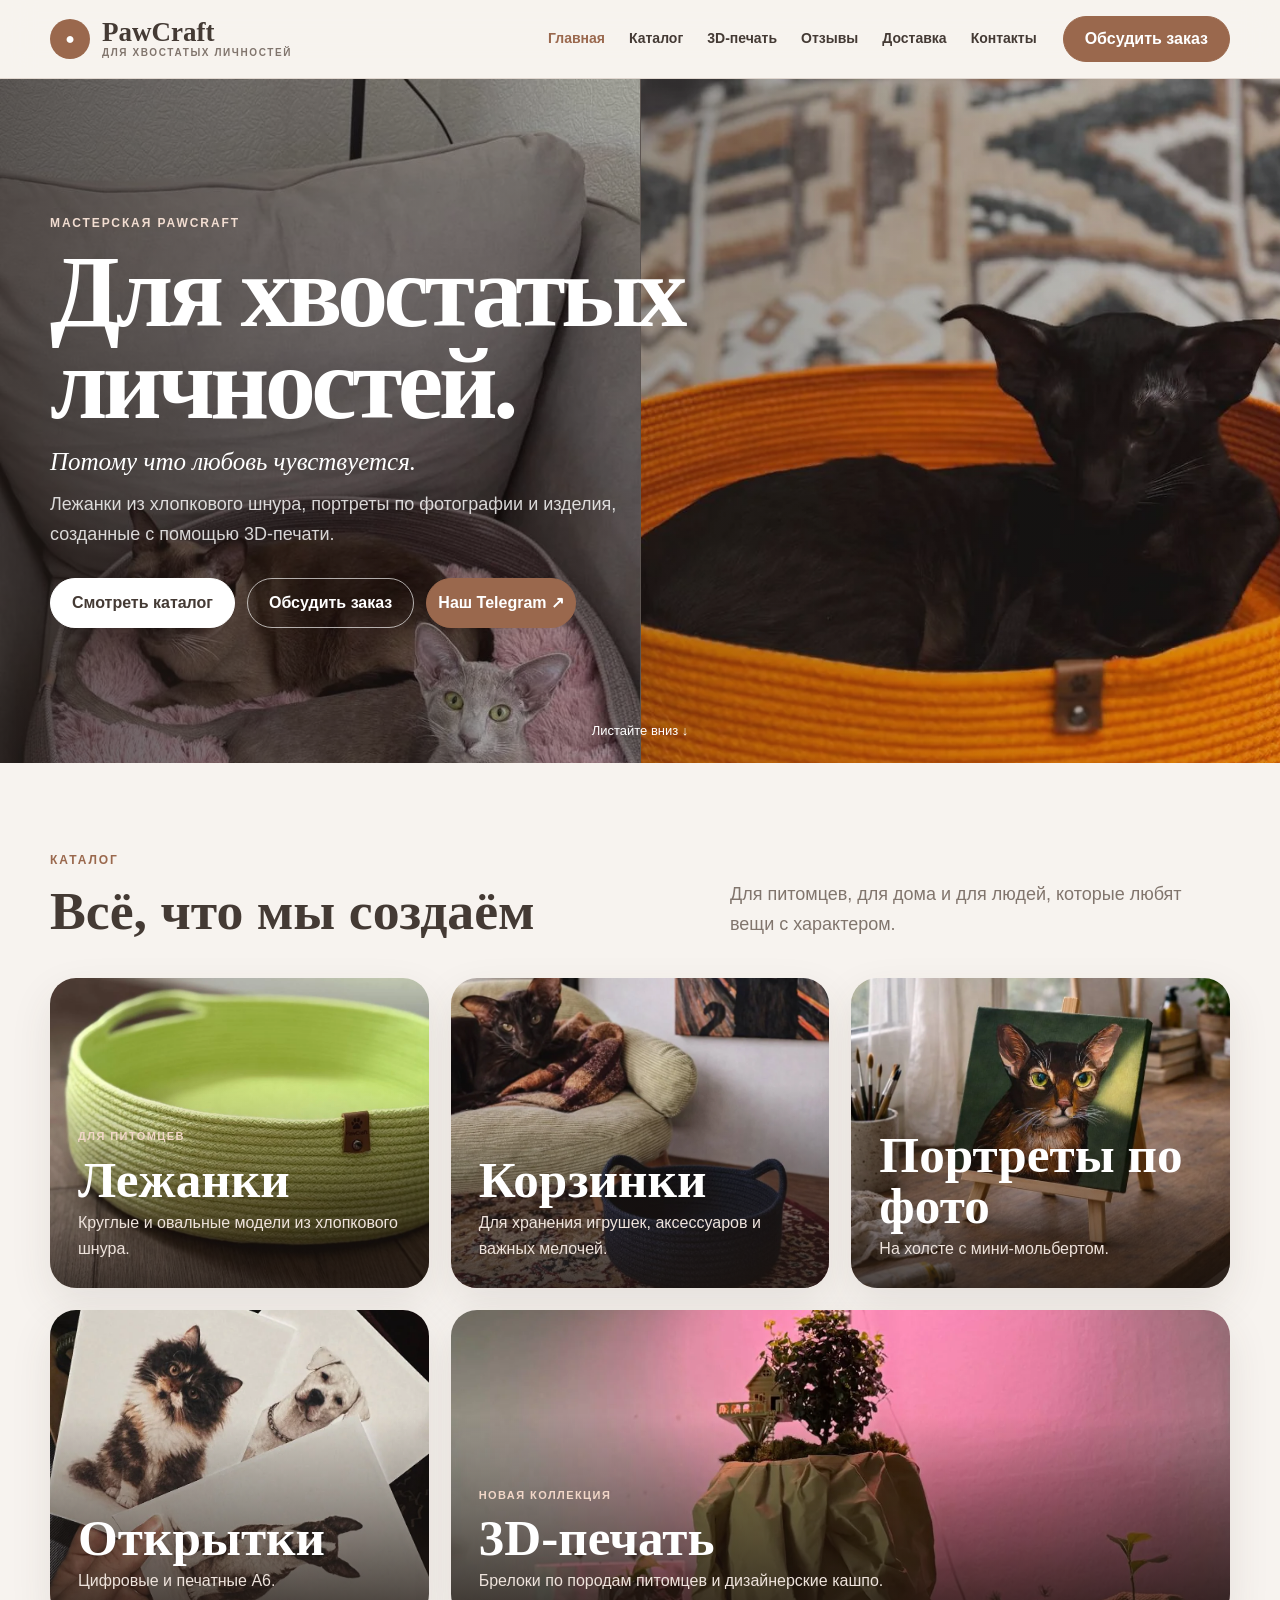
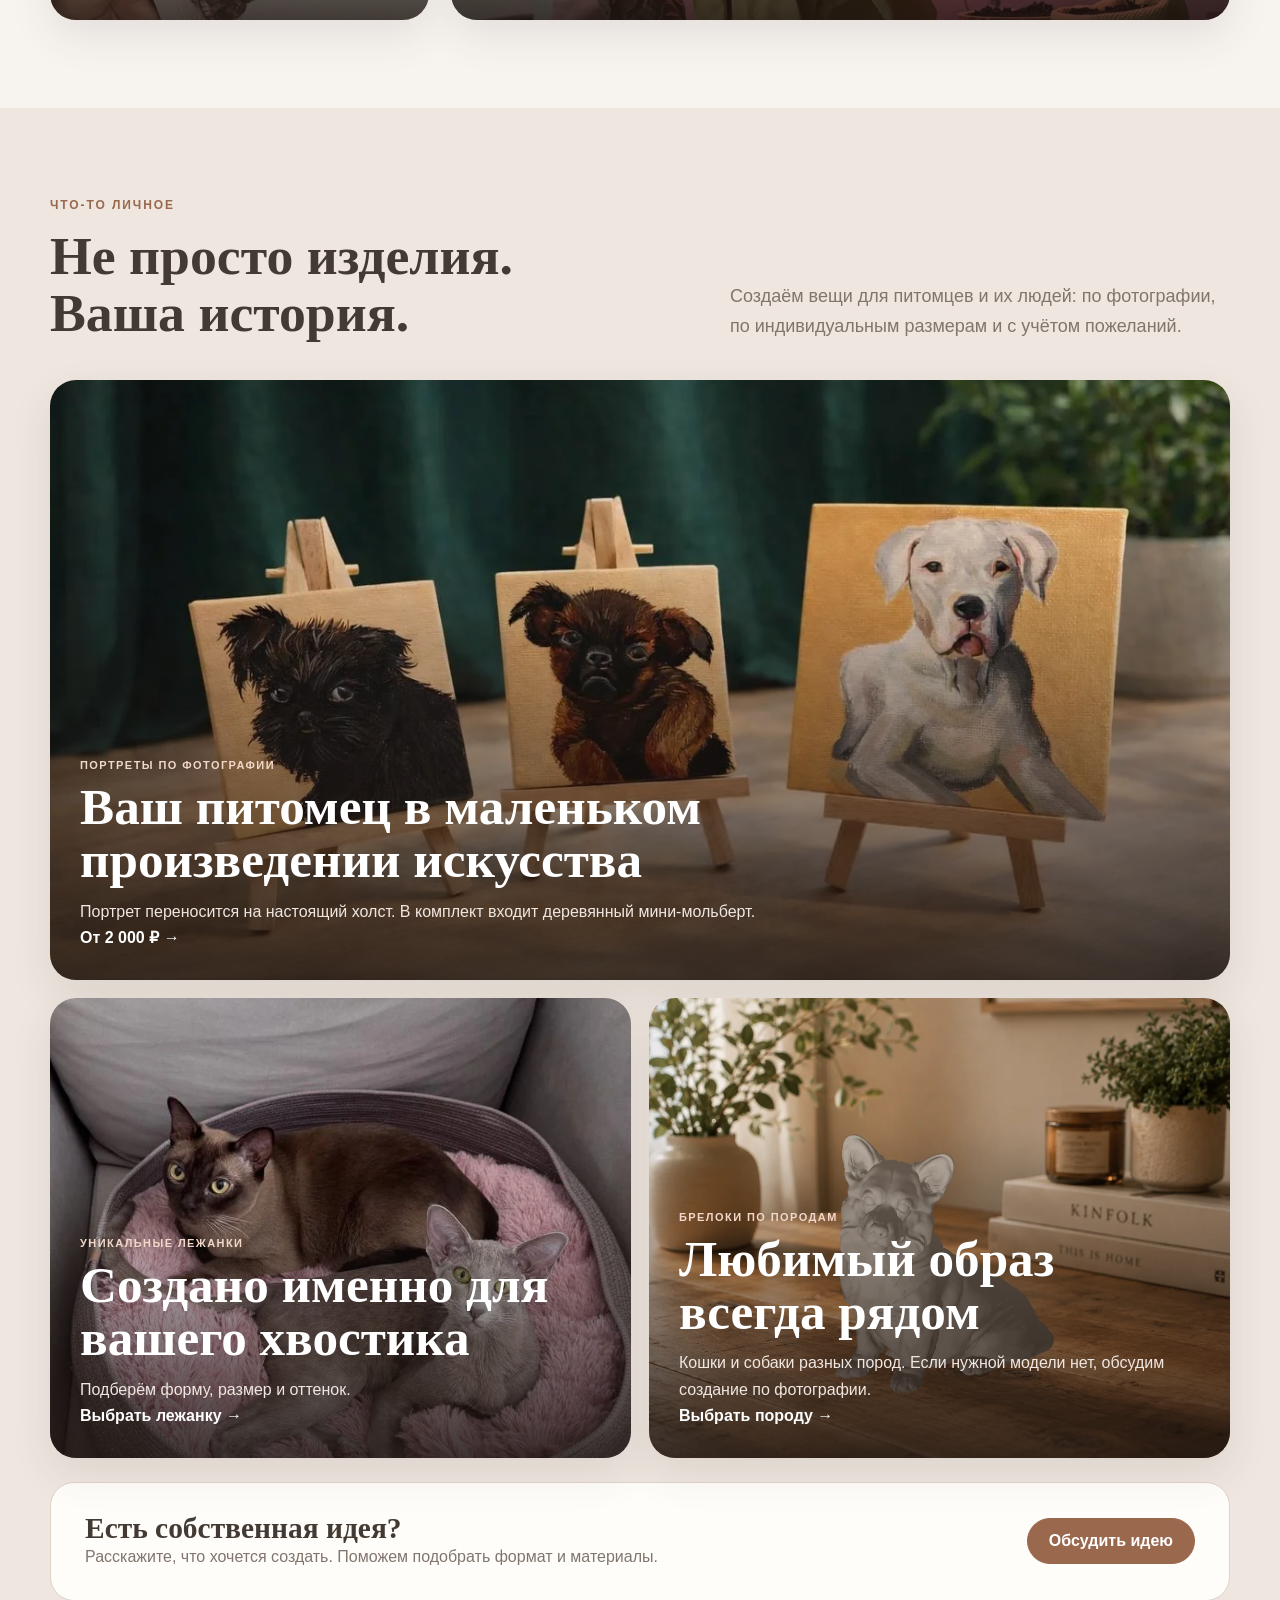
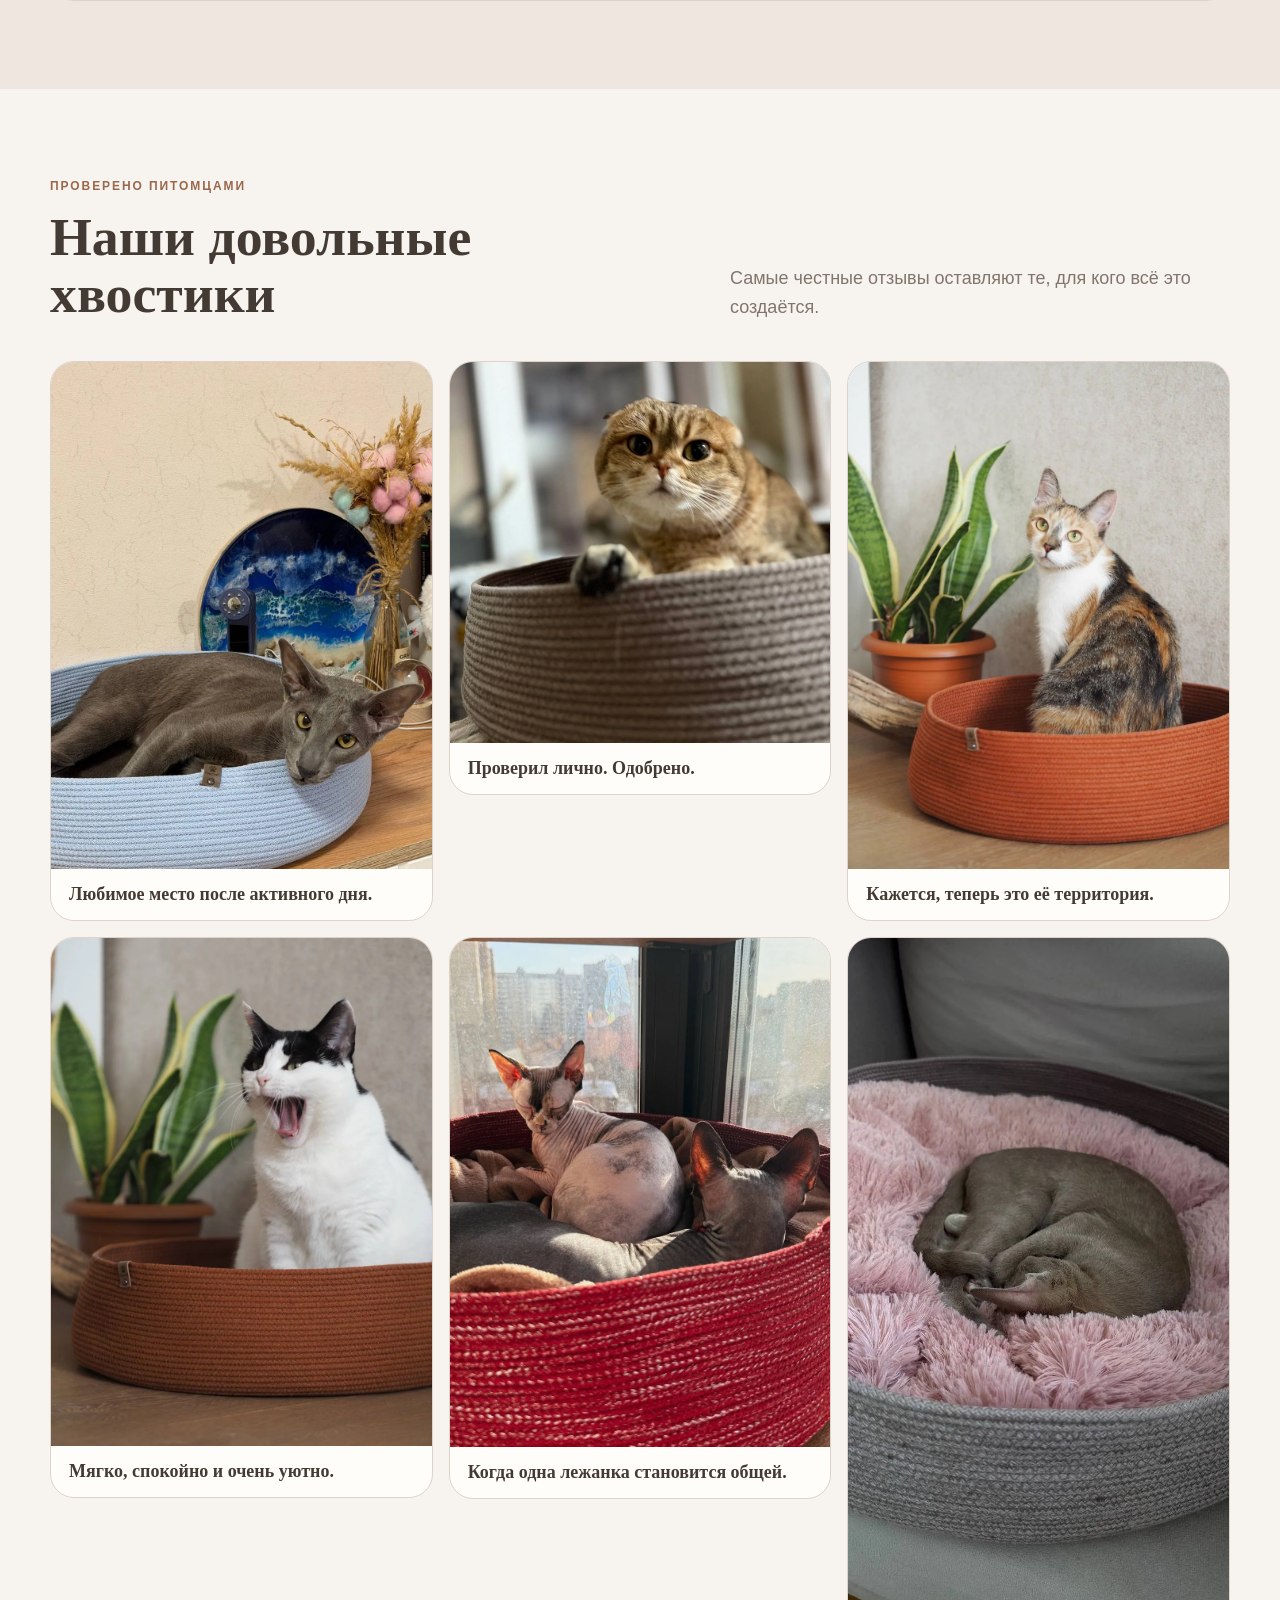
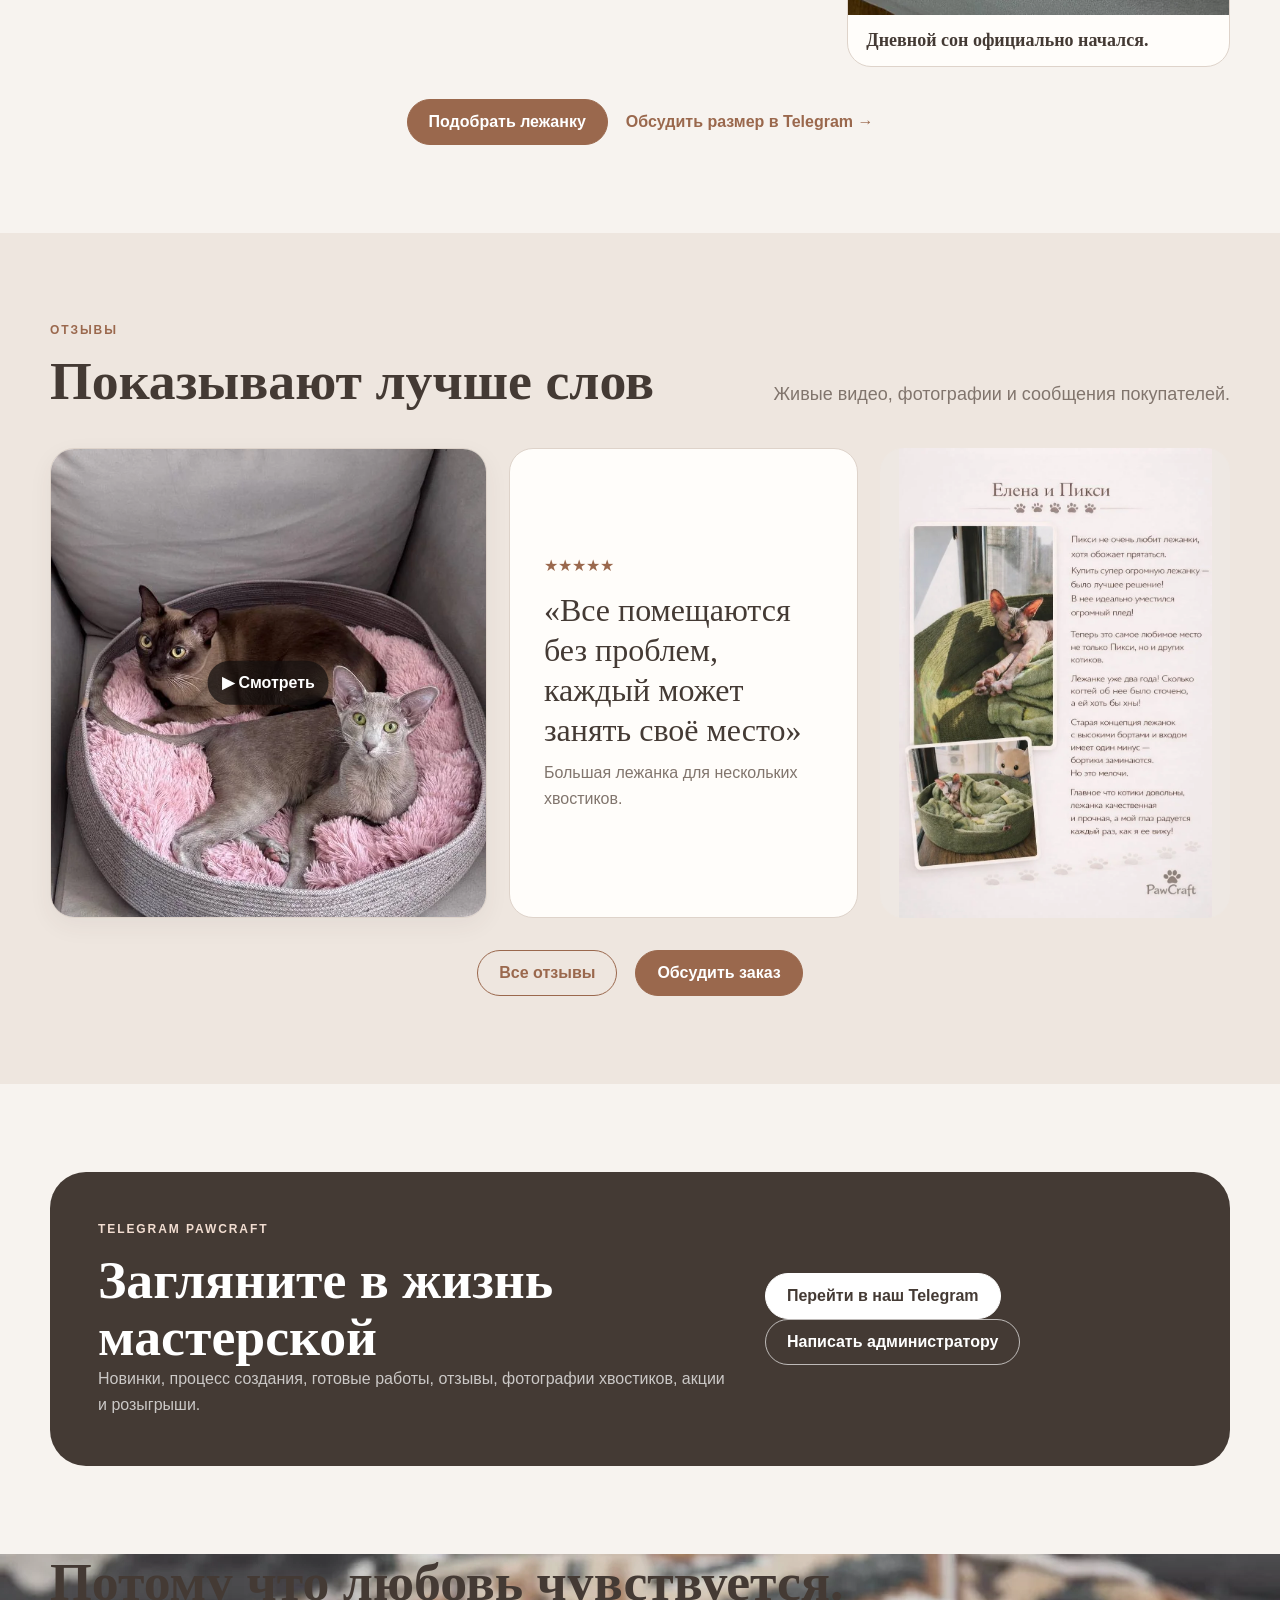
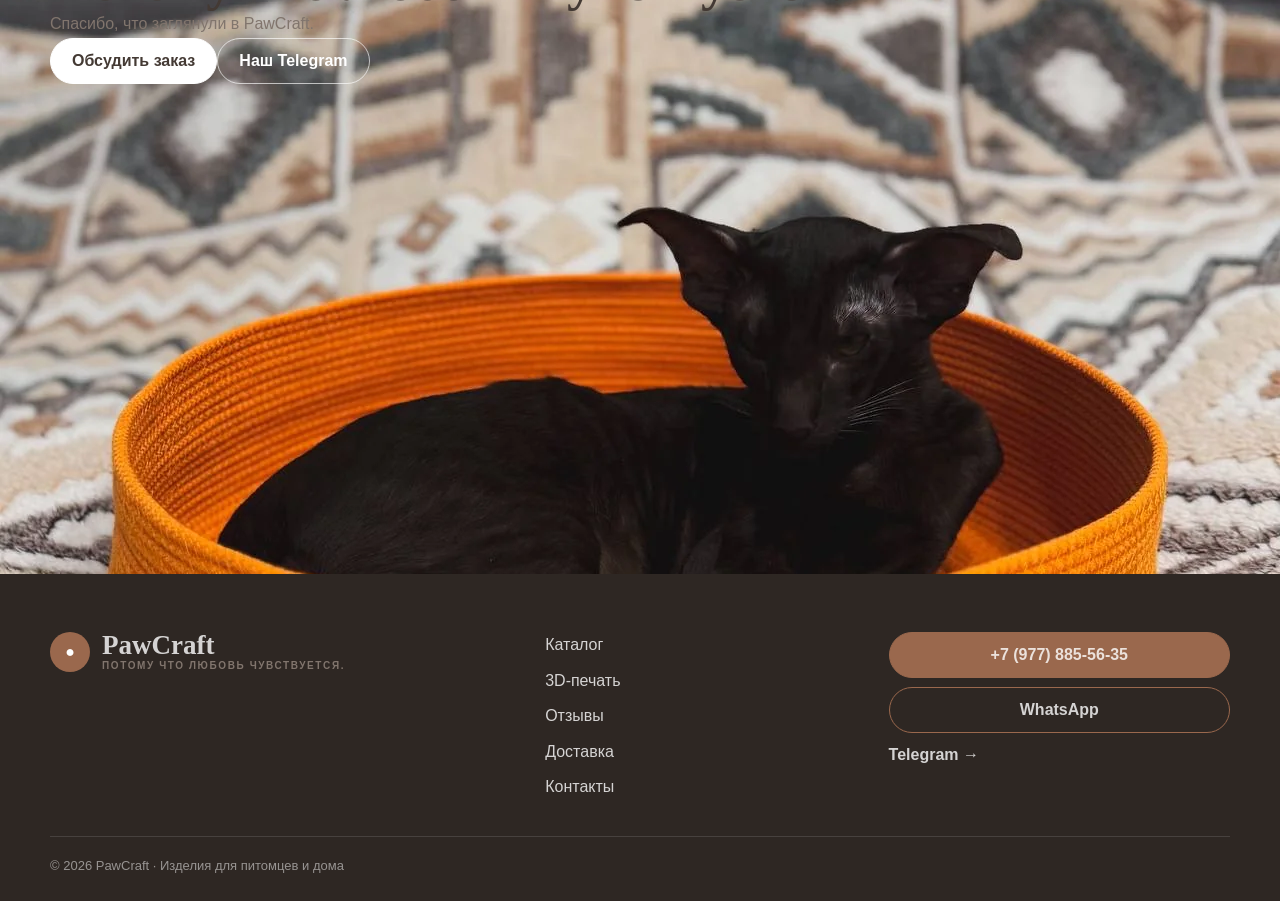
==== index.html @ 44b4dbd2 "pleeeaase" ====
<!DOCTYPE html>

<html lang="ru"><head><meta charset="utf-8"/><meta content="width=device-width,initial-scale=1" name="viewport"/><title>PawCraft — для хвостатых личностей</title><meta content="Лежанки, корзинки, портреты, открытки и 3D-изделия PawCraft для питомцев и дома. Ручная работа и индивидуальные заказы." name="description"/><meta content="PawCraft — изделия для питомцев и дома" property="og:title"/><meta content="Лежанки, корзинки, портреты, открытки и 3D-изделия PawCraft для питомцев и дома. Ручная работа и индивидуальные заказы." property="og:description"/><meta content="https://pawcraft.ru/assets/hero-poster.webp" property="og:image"/><link href="style.css?v=allfix-final" rel="stylesheet"/><script defer="" src="script.js?v=allfix-final"></script><link href="favicon.svg" rel="icon" type="image/svg+xml"/><meta content="#f7f3ee" name="theme-color"/><meta content="light" name="color-scheme"/><meta content="website" property="og:type"/><meta content="https://pawcraft.ru/" property="og:url"/><meta content="PawCraft" property="og:site_name"/><meta content="summary_large_image" name="twitter:card"/><meta content="PawCraft — изделия для питомцев и дома" name="twitter:title"/><meta content="Лежанки, корзинки, портреты, открытки и 3D-изделия PawCraft для питомцев и дома. Ручная работа и индивидуальные заказы." name="twitter:description"/><meta content="https://pawcraft.ru/assets/hero-poster.webp" name="twitter:image"/><link href="https://pawcraft.ru/" rel="canonical"/></head><body class="page-reference-home"><div class="progress"></div><header class="site-header"><div class="container nav"><a aria-current="page" class="brand active" href="/"><span class="paw">●</span><span>PawCraft<small>для хвостатых личностей</small></span></a><nav class="nav-links"><a aria-current="page" class="active" href="/">Главная</a><a class="" href="catalog.html">Каталог</a><a class="" href="3d.html">3D-печать</a><a class="" href="reviews.html">Отзывы</a><a class="" href="delivery.html">Доставка</a><a class="" href="contacts.html">Контакты</a></nav><div class="nav-actions"><a class="btn btn-ghost" href="https://t.me/PawCraft_store" rel="noopener noreferrer" target="_blank">Наш Telegram</a><a class="btn" href="https://t.me/pawcraftadmin" rel="noopener noreferrer" target="_blank">Обсудить заказ</a><button aria-controls="mobile-navigation" aria-expanded="false" aria-label="Открыть меню" class="menu-btn" type="button">☰</button></div></div><div aria-label="Мобильная навигация" class="mobile-menu" id="mobile-navigation"><a aria-current="page" class="active" href="/">Главная</a><a href="catalog.html">Каталог</a><a href="3d.html">3D-печать</a><a href="reviews.html">Отзывы</a><a href="delivery.html">Доставка</a><a href="contacts.html">Контакты</a><a href="https://t.me/PawCraft_store" rel="noopener noreferrer" target="_blank">Наш Telegram</a><a href="https://t.me/pawcraftadmin" rel="noopener noreferrer" target="_blank">Обсудить заказ</a></div></header><main>
<section class="hero"><div aria-hidden="true" class="hero-diptych"><img alt="Кошка в лежанке PawCraft" decoding="async" src="assets/hero-poster.webp"/><img alt="Кошка отдыхает в оранжевой лежанке PawCraft" decoding="async" src="assets/bed-orange.webp"/></div><div class="hero-shade"></div><div class="container hero-content"><span class="eyebrow light">Мастерская PawCraft</span><h1>Для хвостатых<br/>личностей.</h1><p class="hero-slogan">Потому что любовь чувствуется.</p><p class="hero-copy">Лежанки из хлопкового шнура, портреты по фотографии и изделия, созданные с помощью 3D-печати.</p><div class="hero-actions"><a class="btn btn-light" href="#catalog">Смотреть каталог</a><a class="btn btn-outline-light" href="https://t.me/pawcraftadmin" target="_blank">Обсудить заказ</a><a class="btn btn-link-light" href="https://t.me/PawCraft_store" target="_blank">Наш Telegram ↗</a></div></div><a class="scroll-hint" href="#catalog">Листайте вниз ↓</a></section>
<section class="section" id="catalog"><div class="container"><div class="section-head"><div><span class="eyebrow">Каталог</span><h2>Всё, что мы создаём</h2></div><p>Для питомцев, для дома и для людей, которые любят вещи с характером.</p></div><div class="category-grid">
<a class="category" href="beds.html"><img alt="Зелёная лежанка PawCraft с ручками, изделие видно целиком" src="assets/bed-green-handles-main.webp"/><div><span>Для питомцев</span><h3>Лежанки</h3><p>Круглые и овальные модели из хлопкового шнура.</p></div></a>
<a class="category" href="baskets.html"><img alt="Корзинки PawCraft" src="assets/basket-main.webp"/><div><h3>Корзинки</h3><p>Для хранения игрушек, аксессуаров и важных мелочей.</p></div></a>
<a class="category" href="portraits.html"><img alt="Портреты по фото" src="assets/portrait-main.webp"/><div><h3>Портреты по фото</h3><p>На холсте с мини-мольбертом.</p></div></a>
<a class="category category-postcards" href="postcards.html"><img alt="Открытки с питомцами" src="assets/postcards.webp"/><div><h3>Открытки</h3><p>Цифровые и печатные A6.</p></div></a>
<a class="category category-3d" href="3d.html"><img alt="Брелоки по породам и дизайнерские кашпо PawCraft" src="assets/pots.webp"/><div><span>Новая коллекция</span><h3>3D-печать</h3><p>Брелоки по породам питомцев и дизайнерские кашпо.</p></div></a>
</div></div></section>
<section class="section section-soft"><div class="container"><div class="section-head"><div><span class="eyebrow">Что-то личное</span><h2>Не просто изделия.<br/>Ваша история.</h2></div><p>Создаём вещи для питомцев и их людей: по фотографии, по индивидуальным размерам и с учётом пожеланий.</p></div><div class="personal-grid">
<a class="personal personal-main" href="portraits.html"><img alt="Портреты питомцев" src="assets/portrait-group.webp"/><div class="personal-copy"><span>Портреты по фотографии</span><h3>Ваш питомец в маленьком произведении искусства</h3><p>Портрет переносится на настоящий холст. В комплект входит деревянный мини-мольберт.</p><b>От 2 000 ₽ →</b></div></a>
<a class="personal" href="beds.html"><img alt="Уникальные лежанки" src="assets/bed-two.webp"/><div class="personal-copy"><span>Уникальные лежанки</span><h3>Создано именно для вашего хвостика</h3><p>Подберём форму, размер и оттенок.</p><b>Выбрать лежанку →</b></div></a>
<a class="personal" href="keychains.html"><img alt="Брелок корги PawCraft" src="assets/keychains/breeds/corgi.webp"/><div class="personal-copy"><span>Брелоки по породам</span><h3>Любимый образ всегда рядом</h3><p>Кошки и собаки разных пород. Если нужной модели нет, обсудим создание по фотографии.</p><b>Выбрать породу →</b></div></a>
</div><div class="idea-line"><div><h3>Есть собственная идея?</h3><p>Расскажите, что хочется создать. Поможем подобрать формат и материалы.</p></div><a class="btn" href="https://t.me/pawcraftadmin" target="_blank">Обсудить идею</a></div></div></section>
<section class="section"><div class="container"><div class="section-head"><div><span class="eyebrow">Проверено питомцами</span><h2>Наши довольные хвостики</h2></div><p>Самые честные отзывы оставляют те, для кого всё это создаётся.</p></div><div class="tails-grid"><figure class="tail-card"><img alt="Довольный хвостик PawCraft" aria-label="Открыть фотографию крупно" data-lightbox-image="assets/bed-oriental.webp" loading="lazy" role="button" src="assets/bed-oriental.webp" tabindex="0"/><figcaption>Любимое место после активного дня.</figcaption></figure><figure class="tail-card"><img alt="Довольный хвостик PawCraft" aria-label="Открыть фотографию крупно" data-lightbox-image="assets/bed-british.webp" loading="lazy" role="button" src="assets/bed-british.webp" tabindex="0"/><figcaption>Проверил лично. Одобрено.</figcaption></figure><figure class="tail-card"><img alt="Довольный хвостик PawCraft" aria-label="Открыть фотографию крупно" data-lightbox-image="assets/bed-calico.webp" loading="lazy" role="button" src="assets/bed-calico.webp" tabindex="0"/><figcaption>Кажется, теперь это её территория.</figcaption></figure><figure class="tail-card"><img alt="Довольный хвостик PawCraft" aria-label="Открыть фотографию крупно" data-lightbox-image="assets/bed-bw.webp" loading="lazy" role="button" src="assets/bed-bw.webp" tabindex="0"/><figcaption>Мягко, спокойно и очень уютно.</figcaption></figure><figure class="tail-card"><img alt="Довольный хвостик PawCraft" aria-label="Открыть фотографию крупно" data-lightbox-image="assets/bed-sphynx.webp" loading="lazy" role="button" src="assets/bed-sphynx.webp" tabindex="0"/><figcaption>Когда одна лежанка становится общей.</figcaption></figure><figure class="tail-card"><img alt="Довольный хвостик PawCraft" aria-label="Открыть фотографию крупно" data-lightbox-image="assets/bed-sleep.webp" loading="lazy" role="button" src="assets/bed-sleep.webp" tabindex="0"/><figcaption>Дневной сон официально начался.</figcaption></figure></div><div class="center-action"><a class="btn" href="beds.html">Подобрать лежанку</a><a class="text-link" href="https://t.me/pawcraftadmin" target="_blank">Обсудить размер в Telegram →</a></div></div></section>
<section class="section section-soft"><div class="container"><div class="section-head"><div><span class="eyebrow">Отзывы</span><h2>Показывают лучше слов</h2></div><p>Живые видео, фотографии и сообщения покупателей.</p></div><div class="review-preview"><div class="review-video-card preview-video-card"><video playsinline="" poster="assets/bed-two.webp" preload="metadata"><source src="assets/review-1.mp4" type="video/mp4"/></video><span aria-hidden="true" class="video-open-hint">▶ Смотреть</span></div><div class="quote"><span>★★★★★</span><blockquote>«Все помещаются без проблем, каждый может занять своё место»</blockquote><p>Большая лежанка для нескольких хвостиков.</p></div><img alt="Отзыв покупателя" aria-label="Открыть фотографию отзыва" data-lightbox-image="assets/review2.webp" loading="lazy" role="button" src="assets/review2.webp" tabindex="0"/></div><div class="center-action"><a class="btn btn-ghost" href="reviews.html">Все отзывы</a><a class="btn" href="https://t.me/pawcraftadmin" target="_blank">Обсудить заказ</a></div></div></section>
<section class="section"><div class="container"><div class="telegram-block"><div><span class="eyebrow light">Telegram PawCraft</span><h2>Загляните в жизнь мастерской</h2><p>Новинки, процесс создания, готовые работы, отзывы, фотографии хвостиков, акции и розыгрыши.</p></div><div><a class="btn btn-light" href="https://t.me/PawCraft_store" target="_blank">Перейти в наш Telegram</a><a class="btn btn-outline-light" href="https://t.me/pawcraftadmin" target="_blank">Написать администратору</a></div></div></div></section>
<section class="final-photo" style="background-image:url('assets/bed-orange.webp')"><div class="final-overlay"></div><div class="container"><h2>Потому что любовь чувствуется.</h2><p>Спасибо, что заглянули в PawCraft.</p><div><a class="btn btn-light" href="https://t.me/pawcraftadmin" target="_blank">Обсудить заказ</a><a class="btn btn-outline-light" href="https://t.me/PawCraft_store" target="_blank">Наш Telegram</a></div></div></section>
</main><footer class="footer"><div class="container footer-grid"><div><a aria-current="page" class="brand footer-brand active" href="/"><span class="paw">●</span><span>PawCraft<small>Потому что любовь чувствуется.</small></span></a></div><div class="footer-links"><a href="catalog.html">Каталог</a><a href="3d.html">3D-печать</a><a href="reviews.html">Отзывы</a><a href="delivery.html">Доставка</a><a href="contacts.html">Контакты</a></div><div class="footer-actions"><a class="btn" href="tel:+79778855635">+7 (977) 885-56-35</a><a class="btn btn-ghost" href="https://wa.me/79778855635" rel="noopener noreferrer" target="_blank">WhatsApp</a><a class="text-link" href="https://t.me/pawcraftadmin" rel="noopener noreferrer" target="_blank">Telegram →</a></div></div><div class="container copyright">© 2026 PawCraft · Изделия для питомцев и дома</div></footer></body></html>
---- style.css ----
:root{--bg:#f7f3ef;--paper:#fffdfa;--ink:#443a34;--muted:#81756d;--accent:#9a684d;--accent-dark:#76503c;--soft:#eee6df;--line:#ded3ca;--shadow:0 16px 42px rgba(68,58,52,.10);--radius:24px;--max:1180px}
*{box-sizing:border-box}html{scroll-behavior:smooth}body{margin:0;background:var(--bg);color:var(--ink);font:16px/1.65 Inter,Arial,sans-serif;-webkit-font-smoothing:antialiased}body.modal-open{overflow:hidden}img,video{max-width:100%;display:block}a{color:inherit}button,input{font:inherit}.container{width:min(var(--max),calc(100% - 40px));margin:auto}.progress{position:fixed;inset:0 auto auto 0;height:3px;width:0;background:var(--accent);z-index:2000}
.site-header{position:sticky;top:0;z-index:1000;background:rgba(247,243,239,.94);backdrop-filter:blur(16px);border-bottom:1px solid rgba(222,211,202,.85)}.nav{min-height:78px;display:flex;align-items:center;gap:26px}.brand{display:flex;align-items:center;gap:12px;text-decoration:none;min-width:max-content;font:700 27px/1 Georgia,serif}.brand small{display:block;font:600 10px/1.3 Inter,Arial,sans-serif;letter-spacing:.16em;text-transform:uppercase;color:var(--muted)}.paw{display:grid;place-items:center;width:40px;height:40px;border-radius:50%;background:var(--accent);color:#fff;font:16px Arial}.nav-links{display:flex;align-items:center;gap:24px;margin-left:auto}.nav-links a,.mobile-menu a{text-decoration:none;font-weight:650;font-size:14px}.nav-links a:hover,.nav-links a.active{color:var(--accent)}.nav-actions{display:flex;gap:10px}.menu-btn{display:none;margin-left:auto;border:0;background:none;font-size:28px;color:var(--ink)}.mobile-menu{display:none;padding:14px 20px 22px;border-top:1px solid var(--line);background:var(--paper)}.mobile-menu.open{display:grid;gap:14px}
.btn{display:inline-flex;align-items:center;justify-content:center;min-height:46px;padding:0 21px;border:1px solid var(--accent);border-radius:999px;background:var(--accent);color:#fff;text-decoration:none;font-weight:750;transition:.2s}.btn:hover{background:var(--accent-dark);border-color:var(--accent-dark);transform:translateY(-1px)}.btn-ghost{background:transparent;color:var(--accent)}.btn-light{background:#fff;color:var(--ink);border-color:#fff}.btn-outline-light{background:transparent;color:#fff;border-color:rgba(255,255,255,.65)}.text-link{font-weight:750;color:var(--accent);text-decoration:none}.eyebrow{display:block;margin-bottom:12px;color:var(--accent);font-size:12px;font-weight:800;letter-spacing:.16em;text-transform:uppercase}.eyebrow.light{color:#f2ddd1}h1,h2,h3{margin:0;font-family:Georgia,'Times New Roman',serif;line-height:1.06}h1{font-size:clamp(48px,6vw,82px)}h2{font-size:clamp(36px,4.2vw,58px)}h3{font-size:clamp(24px,2.3vw,34px)}p{margin:0;color:var(--muted)}.lead-sm{font-size:18px}.section{padding:88px 0}.section-soft{background:var(--soft)}.section-head{display:grid;grid-template-columns:minmax(0,1fr) minmax(260px,.52fr);gap:50px;align-items:end;margin-bottom:38px}.section-head>p{font-size:18px}.center-action{display:flex;justify-content:center;align-items:center;gap:18px;margin-top:32px;flex-wrap:wrap}
.hero{position:relative;min-height:74vh;display:flex;align-items:center;overflow:hidden;background:#302721}.hero-video{position:absolute;inset:0;width:100%;height:100%;object-fit:cover}.hero-shade{position:absolute;inset:0;background:linear-gradient(90deg,rgba(34,27,23,.86),rgba(34,27,23,.46) 55%,rgba(34,27,23,.2))}.hero-content{position:relative;z-index:2;color:#fff;padding-top:70px;padding-bottom:70px}.hero-content h1{max-width:720px}.hero-slogan{margin-top:18px;color:#fff;font:italic 25px Georgia,serif}.hero-copy{max-width:620px;margin-top:14px;color:rgba(255,255,255,.82);font-size:18px}.hero-actions{display:flex;gap:12px;flex-wrap:wrap;margin-top:28px}.btn-link-light{color:#fff;text-decoration:none;font-weight:700;padding:11px}.scroll-hint{position:absolute;z-index:2;bottom:22px;left:50%;transform:translateX(-50%);color:#fff;text-decoration:none;font-size:13px}
.page-hero,.product-hero,.kc-hero,.pot-hero{padding:82px 0 56px;background:linear-gradient(135deg,var(--soft),var(--bg))}.page-hero .container>p{max-width:720px;margin-top:18px;font-size:19px}.split,.kc-hero-grid,.pot-hero__grid,.three-d-hero__inner{display:grid;grid-template-columns:minmax(0,1fr) minmax(340px,.8fr);gap:52px;align-items:center}.split>img,.kc-hero-visual img,.pot-hero__photo img,.three-d-hero__media img{width:100%;height:430px;object-fit:cover;border-radius:var(--radius);box-shadow:var(--shadow)}
.category-grid,.personal-grid,.products-grid,.tails-grid,.reviews-card-grid,.review-video-grid,.archive-videos,.gallery-grid,.archive-gallery,.postcards-gallery,.pot-grid,.pot-gallery,.kc-grid,.three-d-gallery{display:grid;grid-template-columns:repeat(3,minmax(0,1fr));gap:22px}.category,.personal,.product-card,.tail-card,.review-card,.review-video-card,.pot-card,.kc-card,.three-d-card{overflow:hidden;border:1px solid var(--line);border-radius:var(--radius);background:var(--paper);box-shadow:0 8px 24px rgba(68,58,52,.06);text-decoration:none;transition:.22s}.category:hover,.personal:hover,.product-card:hover,.pot-card:hover,.kc-card:hover,.three-d-card:hover{transform:translateY(-4px);box-shadow:var(--shadow)}.category img,.personal img,.product-card__media img,.tail-card img,.review-card__media img,.pot-photo img,.kc-image img,.three-d-card__media img{width:100%;height:240px;object-fit:cover}.category>div,.personal-copy,.product-card__content,.review-card__body,.pot-card__body,.kc-body,.three-d-card__body{padding:20px 22px 22px}.category h3,.personal h3,.product-card h3{margin:7px 0 9px}.category span,.personal span,.product-card__content>span:first-child,.kc-type,.pot-type,.three-d-card__body>span{color:var(--accent);font-size:11px;font-weight:800;letter-spacing:.13em;text-transform:uppercase}.personal-copy,.product-card__content,.pot-card__body,.kc-body,.three-d-card__body{display:flex;flex-direction:column;min-height:190px}.personal-copy b,.product-card__content em,.three-d-card__body em{margin-top:auto;color:var(--accent);font-style:normal;font-weight:800}.product-card__content b{margin:6px 0 16px}.product-card__arrow{display:none}.tail-card{margin:0}.tail-card figcaption{padding:15px 18px;color:var(--muted)}
.idea-line,.cta,.telegram-block{display:flex;align-items:center;justify-content:space-between;gap:32px;padding:30px 34px;border-radius:var(--radius);background:var(--ink);color:#fff}.idea-line{margin-top:24px;background:var(--paper);color:var(--ink);border:1px solid var(--line)}.idea-line p,.cta p,.telegram-block p{color:rgba(255,255,255,.72)}.idea-line p{color:var(--muted)}.cta-actions{display:flex;gap:10px;flex-wrap:wrap;min-width:max-content}.review-preview{display:grid;grid-template-columns:1fr 1fr 1fr;gap:22px}.review-preview>video,.review-preview>img{width:100%;height:300px;object-fit:cover;border-radius:var(--radius)}.quote{display:flex;flex-direction:column;justify-content:center;padding:28px;border:1px solid var(--line);border-radius:var(--radius);background:var(--paper)}.quote blockquote{margin:10px 0;font:28px/1.25 Georgia,serif}.quote span{color:var(--accent)}
.price-table,.two-price,.steps,.contact-grid,.pot-benefits{display:grid;grid-template-columns:repeat(3,minmax(0,1fr));gap:20px}.price-table>*,.two-price>*,.steps>*,.contact-card,.pot-benefits>*{padding:24px;border:1px solid var(--line);border-radius:20px;background:var(--paper)}.gallery-grid img,.archive-gallery img,.postcards-gallery img,.pot-gallery img{width:100%;height:260px;object-fit:cover;border-radius:20px;cursor:zoom-in}.postcards-gallery img{object-fit:contain;background:#fff}.archive-gallery figure{margin:0;overflow:hidden;border:1px solid var(--line);border-radius:20px;background:var(--paper)}.archive-gallery figure img{border-radius:0}.archive-gallery figcaption{padding:14px 16px}.rounded{border-radius:var(--radius)}
.review-video-card{position:relative;cursor:pointer}.review-video-card video,.archive-videos video{width:100%;height:270px;object-fit:cover;background:#17120f}.video-open-hint{position:absolute;inset:50% auto auto 50%;transform:translate(-50%,-50%);padding:9px 14px;border-radius:999px;background:rgba(20,16,14,.72);color:#fff;font-weight:800}.review-card__body{min-height:70px}.review-card__body p{font-weight:650;color:var(--ink)}
.kc-search{width:100%;padding:14px 17px;border:1px solid var(--line);border-radius:14px;background:#fff}.kc-filters{display:flex;gap:10px;flex-wrap:wrap;margin:16px 0 24px}.kc-filters button{padding:9px 14px;border:1px solid var(--line);border-radius:999px;background:#fff;cursor:pointer}.kc-filters button.active{background:var(--accent);color:#fff;border-color:var(--accent)}.kc-image,.pot-photo,.three-d-card__media{height:250px;overflow:hidden;cursor:zoom-in}.kc-image img,.pot-photo img,.three-d-card__media img{height:100%}.kc-buy,.pot-card__bottom{display:flex;justify-content:space-between;align-items:center;gap:10px;margin-top:auto}.kc-order,.pot-order{padding:9px 14px;border-radius:999px;background:var(--accent);color:#fff;text-decoration:none;font-weight:750}.pot-meta{display:flex;justify-content:space-between;color:var(--muted);font-size:14px}.three-d-grid{display:grid;grid-template-columns:repeat(2,minmax(0,1fr));gap:24px;max-width:900px;margin:auto}.three-d-gallery .media-tile{position:relative;padding:0;border:0;border-radius:20px;overflow:hidden;background:none;cursor:zoom-in}.media-tile img{width:100%;height:250px;object-fit:cover}.media-tile span{position:absolute;inset:auto 0 0;padding:28px 16px 14px;background:linear-gradient(transparent,rgba(20,16,14,.78));color:#fff;font-weight:800;text-align:left}.three-d-process{display:grid;grid-template-columns:.8fr 1.2fr;gap:34px;padding:32px;border:1px solid var(--line);border-radius:var(--radius);background:var(--paper);margin-bottom:30px}.three-d-process ol{display:grid;gap:12px;margin:0;padding:0;list-style:none}.three-d-process li{display:grid;grid-template-columns:40px 1fr;gap:12px;padding:14px;border-radius:16px;background:var(--soft)}.three-d-process li>b{display:grid;place-items:center;width:40px;height:40px;border-radius:50%;background:var(--accent);color:#fff}.three-d-process li span{display:flex;flex-direction:column;color:var(--muted)}.three-d-process li strong{color:var(--ink)}
.footer{padding:58px 0 24px;background:#2e2723;color:#fff}.footer-grid{display:grid;grid-template-columns:1.2fr .8fr .9fr;gap:40px}.footer-links,.footer-actions{display:grid;align-content:start;gap:9px}.footer a{color:rgba(255,255,255,.8);text-decoration:none}.footer p{color:rgba(255,255,255,.62)}.copyright{margin-top:36px;padding-top:18px;border-top:1px solid rgba(255,255,255,.12);font-size:13px;color:rgba(255,255,255,.5)}
.reveal{opacity:0;transform:translateY(14px);transition:.5s}.reveal.visible{opacity:1;transform:none}.media-lightbox,.contact-modal{position:fixed;inset:0;z-index:5000;display:none;align-items:center;justify-content:center;padding:22px;background:rgba(20,16,14,.92);backdrop-filter:blur(8px)}.media-lightbox.open,.contact-modal.open{display:flex}.media-lightbox__stage{display:flex;width:min(1120px,94vw);height:min(82vh,820px);align-items:center;justify-content:center}.media-lightbox__stage img,.media-lightbox__stage video{max-width:100%;max-height:100%;object-fit:contain;border-radius:16px}.media-lightbox__close,.contact-modal__close{position:absolute;top:18px;right:20px;width:46px;height:46px;border:1px solid rgba(255,255,255,.3);border-radius:50%;background:rgba(0,0,0,.35);color:#fff;font-size:30px;cursor:pointer}.media-lightbox__caption{position:absolute;bottom:16px;color:#fff}.contact-modal__dialog{position:relative;width:min(560px,94vw);padding:34px;border-radius:24px;background:var(--paper)}.contact-modal__dialog p{margin:12px 0 22px}.contact-modal__close{position:absolute;color:var(--ink);border-color:var(--line);background:#fff}.contact-modal__actions{display:grid;gap:10px}.contact-option{display:flex;justify-content:space-between;padding:15px;border:1px solid var(--line);border-radius:14px;text-decoration:none}.contact-option--primary{background:var(--accent);color:#fff;border-color:var(--accent)}
@media(max-width:960px){.nav-links{display:none}.menu-btn{display:block}.nav-actions .btn-ghost{display:none}.section-head,.split,.kc-hero-grid,.pot-hero__grid,.three-d-hero__inner{grid-template-columns:1fr}.category-grid,.personal-grid,.products-grid,.tails-grid,.reviews-card-grid,.review-video-grid,.archive-videos,.gallery-grid,.archive-gallery,.postcards-gallery,.pot-grid,.pot-gallery,.kc-grid,.three-d-gallery{grid-template-columns:repeat(2,minmax(0,1fr))}.review-preview{grid-template-columns:1fr 1fr}.review-preview .quote{grid-column:1/-1}.footer-grid{grid-template-columns:1fr 1fr}.split>img,.kc-hero-visual img,.pot-hero__photo img,.three-d-hero__media img{height:360px}}
@media(max-width:680px){.container{width:min(100% - 28px,var(--max))}.nav{min-height:68px}.brand{font-size:23px}.nav-actions{display:none}.section{padding:64px 0}.section-head{gap:14px;margin-bottom:26px}.section-head>p{font-size:16px}.hero{min-height:680px}.hero-actions{flex-direction:column;align-items:flex-start}.category-grid,.personal-grid,.products-grid,.tails-grid,.reviews-card-grid,.review-video-grid,.archive-videos,.gallery-grid,.archive-gallery,.postcards-gallery,.pot-grid,.pot-gallery,.kc-grid,.three-d-grid,.three-d-gallery,.price-table,.two-price,.steps,.contact-grid,.pot-benefits,.review-preview{grid-template-columns:1fr}.category img,.personal img,.product-card__media img,.tail-card img,.review-card__media img,.pot-photo img,.kc-image img,.three-d-card__media img{height:220px}.split>img,.kc-hero-visual img,.pot-hero__photo img,.three-d-hero__media img{height:270px}.idea-line,.cta,.telegram-block{align-items:flex-start;flex-direction:column;padding:24px}.three-d-process{grid-template-columns:1fr;padding:22px}.footer-grid{grid-template-columns:1fr}.review-preview>video,.review-preview>img{height:240px}}
/* Final polish */
.nav-actions .btn-ghost{display:none}
.kc-image,.pot-photo{background:#f0e9e3}
.kc-image img,.pot-photo img{object-fit:contain;padding:10px}
.portraits img,.postcards-gallery img{object-fit:contain;background:#fff;padding:8px}
[data-lightbox-image]{cursor:zoom-in}
@media(max-width:680px){h1{font-size:clamp(42px,13vw,58px)}h2{font-size:clamp(32px,10vw,44px)}.page-hero,.product-hero,.kc-hero,.pot-hero{padding:58px 0 40px}}

/* ===== PawCraft visual correction v2 ===== */
.section-head.compact{margin-bottom:30px}
.section-head.compact h2{font-size:clamp(38px,4.5vw,62px)}

/* Dynamic catalogue mosaic */
.catalog-mosaic{display:grid;grid-template-columns:repeat(12,1fr);grid-auto-rows:190px;gap:18px}
.catalog-visual{position:relative;grid-column:span 4;grid-row:span 2;overflow:hidden;border-radius:26px;background:#2d2521;color:#fff;text-decoration:none;box-shadow:0 14px 34px rgba(48,38,32,.12)}
.catalog-visual--wide{grid-column:span 8}
.catalog-visual--tall{grid-row:span 3}
.catalog-visual img{width:100%;height:100%;object-fit:cover;transition:transform .45s ease,filter .35s ease}
.catalog-visual::after{content:"";position:absolute;inset:0;background:linear-gradient(180deg,transparent 42%,rgba(22,16,13,.82) 100%)}
.catalog-visual>div{position:absolute;z-index:2;left:24px;right:24px;bottom:22px}
.catalog-visual span{display:block;margin-bottom:5px;font-size:11px;font-weight:800;letter-spacing:.14em;text-transform:uppercase;color:#f1d8c9}
.catalog-visual h3{font-size:clamp(29px,3.1vw,46px);line-height:.98;color:#fff}
.catalog-visual p{margin-top:7px;color:rgba(255,255,255,.82);font-size:14px}
.catalog-visual:hover img{transform:scale(1.035);filter:saturate(1.08)}

/* Large story photography with restrained copy */
.story-grid{display:grid;grid-template-columns:1.2fr .9fr .9fr;gap:20px}
.story-card{position:relative;min-height:460px;overflow:hidden;border-radius:28px;color:#fff;text-decoration:none;background:#2f2723;box-shadow:0 16px 38px rgba(53,43,37,.12)}
.story-card--hero{min-height:560px}
.story-card img{width:100%;height:100%;object-fit:cover;transition:transform .45s ease}
.story-card::after{content:"";position:absolute;inset:0;background:linear-gradient(180deg,transparent 48%,rgba(19,14,12,.86) 100%)}
.story-card>div{position:absolute;z-index:2;left:24px;right:24px;bottom:22px}
.story-card span{display:block;margin-bottom:7px;font-size:11px;font-weight:800;letter-spacing:.13em;text-transform:uppercase;color:#f2d9ca}
.story-card h3{max-width:440px;font-size:clamp(26px,2.8vw,42px);line-height:1;color:#fff}
.story-card p{margin-top:8px;color:rgba(255,255,255,.8);font-size:14px}
.story-card:hover img{transform:scale(1.03)}
.idea-line.slim{margin-top:22px;padding:22px 24px}
.idea-line.slim h3{font-size:26px}

/* Natural aspect photos: no crop */
.tails-gallery{display:grid;grid-template-columns:repeat(3,minmax(0,1fr));gap:20px;align-items:start}
.tail-photo{margin:0;overflow:hidden;border:1px solid var(--line);border-radius:22px;background:#fff}
.tail-photo img{display:block;width:100%;height:auto;object-fit:contain;cursor:zoom-in;background:#f0ebe6}
.tail-photo figcaption{padding:13px 16px 15px;color:var(--ink);font-family:Georgia,'Times New Roman',serif;font-size:17px}
.reviews-natural-grid{display:grid;grid-template-columns:repeat(3,minmax(0,1fr));gap:20px;align-items:start}
.review-natural{overflow:hidden;border:1px solid var(--line);border-radius:22px;background:#fff;break-inside:avoid}
.review-natural__media{background:#eee8e3;cursor:zoom-in}
.review-natural__media img{display:block;width:100%;height:auto;max-height:none;object-fit:contain;cursor:zoom-in}
.review-natural__caption{padding:13px 16px 16px}
.review-natural__caption p{color:var(--ink);font-family:Georgia,'Times New Roman',serif;font-size:17px}

/* Quiet contacts */
.contact-page{padding:78px 0 100px;background:linear-gradient(135deg,#f8f4ef 0%,#eee5dd 100%)}
.contact-layout{display:grid;grid-template-columns:minmax(0,1fr) minmax(360px,.82fr);gap:70px;align-items:center}
.contact-intro h1{max-width:720px;font-size:clamp(48px,5.7vw,78px)}
.contact-intro>p{max-width:650px;margin:22px 0 34px;font-size:19px}
.contact-actions-list{display:grid;border-top:1px solid var(--line)}
.contact-actions-list a{display:grid;grid-template-columns:110px 1fr;gap:4px 20px;padding:20px 4px;border-bottom:1px solid var(--line);text-decoration:none;transition:.2s}
.contact-actions-list a:hover{padding-left:12px;color:var(--accent)}
.contact-actions-list span{grid-row:1/3;color:var(--accent);font-size:11px;font-weight:800;letter-spacing:.13em;text-transform:uppercase}
.contact-actions-list strong{font:700 clamp(23px,2.3vw,34px)/1.1 Georgia,'Times New Roman',serif}
.contact-actions-list small{color:var(--muted)}
.contact-photo{position:relative;overflow:hidden;border-radius:30px;background:#2d2521;box-shadow:0 20px 50px rgba(48,38,32,.18)}
.contact-photo img{display:block;width:100%;height:560px;object-fit:cover}
.contact-photo>div{position:absolute;right:0;bottom:0;left:0;padding:54px 24px 24px;background:linear-gradient(transparent,rgba(24,17,14,.84));color:#fff}
.contact-photo span{display:block;margin-bottom:6px;font-size:11px;font-weight:800;letter-spacing:.13em;text-transform:uppercase;color:#f1d8c9}
.contact-photo p{color:rgba(255,255,255,.86)}

@media(max-width:960px){
 .catalog-mosaic{grid-auto-rows:170px}.catalog-visual,.catalog-visual--wide{grid-column:span 6}.catalog-visual--tall{grid-row:span 2}
 .story-grid{grid-template-columns:1fr 1fr}.story-card--hero{grid-column:1/-1;min-height:500px}.contact-layout{grid-template-columns:1fr;gap:40px}.contact-photo img{height:460px}
 .tails-gallery,.reviews-natural-grid{grid-template-columns:repeat(2,minmax(0,1fr))}
}
@media(max-width:680px){
 .catalog-mosaic{display:grid;grid-template-columns:1fr;grid-auto-rows:auto}.catalog-visual,.catalog-visual--wide,.catalog-visual--tall{grid-column:auto;grid-row:auto;min-height:300px}
 .catalog-visual>div,.story-card>div{left:20px;right:20px;bottom:18px}.catalog-visual h3{font-size:34px}
 .story-grid{grid-template-columns:1fr}.story-card,.story-card--hero{grid-column:auto;min-height:380px}.story-card h3{font-size:32px}
 .tails-gallery,.reviews-natural-grid{grid-template-columns:1fr}
 .contact-page{padding:56px 0 72px}.contact-intro h1{font-size:46px}.contact-actions-list a{grid-template-columns:1fr}.contact-actions-list span{grid-row:auto}.contact-photo img{height:390px}
}

/* =========================================================
   Pretty reference merge: home, reviews, contacts
   ========================================================= */
.page-reference-home .hero{min-height:calc(100vh - 78px)}
.page-reference-home .hero h1{font-size:clamp(64px,8vw,112px);line-height:.9;letter-spacing:-.045em}
.page-reference-home .section-head{display:flex;justify-content:space-between;align-items:end;gap:36px}
.page-reference-home .section-head>p{max-width:500px}
.page-reference-home .category-grid{display:grid;grid-template-columns:repeat(2,minmax(0,1fr));gap:18px}
.page-reference-home .category{position:relative;min-height:390px;border:0;border-radius:26px;color:#fff;box-shadow:var(--shadow)}
.page-reference-home .category.large{grid-column:span 2;min-height:520px}
.page-reference-home .category img{position:absolute;inset:0;width:100%;height:100%;object-fit:cover;padding:0}
.page-reference-home .category::after{content:"";position:absolute;inset:0;background:linear-gradient(180deg,transparent 34%,rgba(28,20,16,.8))}
.page-reference-home .category>div{position:absolute;z-index:2;right:28px;bottom:25px;left:28px;padding:0}
.page-reference-home .category h3{margin:5px 0;font-size:clamp(34px,4vw,52px);line-height:1;color:#fff}
.page-reference-home .category p{color:#eee3dc}
.page-reference-home .category span{color:#f2d7c8}
.page-reference-home .personal-grid{display:grid;grid-template-columns:repeat(2,minmax(0,1fr));gap:18px}
.page-reference-home .personal{position:relative;min-height:460px;border:0;border-radius:26px;color:#fff;box-shadow:var(--shadow)}
.page-reference-home .personal-main{grid-column:span 2;min-height:600px}
.page-reference-home .personal img{position:absolute;inset:0;width:100%;height:100%;object-fit:cover;padding:0}
.page-reference-home .personal::after{content:"";position:absolute;inset:0;background:linear-gradient(180deg,transparent 28%,rgba(28,20,16,.84))}
.page-reference-home .personal-copy{position:absolute;z-index:2;right:30px;bottom:28px;left:30px;min-height:0;padding:0}
.page-reference-home .personal-copy span{color:#f1d8ca}
.page-reference-home .personal-copy h3{max-width:820px;margin:7px 0 12px;font-size:clamp(30px,4vw,54px);line-height:1.03;color:#fff}
.page-reference-home .personal-copy p{max-width:680px;color:#f0e7e1}
.page-reference-home .personal-copy b{color:#fff}
.page-reference-home .tails-grid{display:grid;grid-template-columns:repeat(3,minmax(0,1fr));gap:16px;align-items:start}
.page-reference-home .tail-card{box-shadow:none}
.page-reference-home .tail-card img{width:100%;height:auto;object-fit:contain;background:#eee7e1;cursor:zoom-in}
.page-reference-home .tail-card figcaption{font:600 18px Georgia,'Times New Roman',serif;color:var(--ink)}
.page-reference-home .review-preview{grid-template-columns:1fr .8fr .8fr;align-items:stretch}
.page-reference-home .review-preview>img,.page-reference-home .preview-video-card{height:470px;border-radius:24px;overflow:hidden}
.page-reference-home .review-preview>img{object-fit:contain;background:#eee8e3;cursor:zoom-in}
.page-reference-home .preview-video-card video{width:100%;height:100%;object-fit:cover}
.page-reference-home .quote{padding:34px}
.page-reference-home .quote blockquote{font-size:32px}
.page-reference-home .telegram-block{padding:48px;border-radius:36px}
.page-reference-home .final-photo{min-height:620px}

.page-reference-reviews .page-hero{padding:100px 0 70px}
.page-reference-reviews .page-hero h1{font-size:clamp(62px,8vw,108px);letter-spacing:-.045em}
.page-reference-reviews .video-grid{display:grid;grid-template-columns:repeat(3,minmax(0,1fr));gap:18px}
.page-reference-reviews .review-video-card{position:relative;overflow:hidden;border-radius:24px;background:#17120f;cursor:pointer}
.page-reference-reviews .review-video-card video{width:100%;height:440px;object-fit:cover}
.page-reference-reviews .review-video-card__label{padding:14px 17px;background:var(--paper);font-weight:750}
.page-reference-reviews .review-images{columns:3;column-gap:16px}
.page-reference-reviews .review-images img{display:block;width:100%;height:auto;margin:0 0 16px;border-radius:20px;background:#eee8e3;cursor:zoom-in;break-inside:avoid;box-shadow:0 8px 24px rgba(68,58,52,.06)}
.page-reference-reviews .cta{padding:46px;border-radius:34px}

.page-reference-contacts .page-hero{padding:100px 0 70px}
.page-reference-contacts .page-hero h1{font-size:clamp(62px,8vw,108px);letter-spacing:-.045em}
.page-reference-contacts .contact-grid{display:grid;grid-template-columns:repeat(3,minmax(0,1fr));gap:22px}
.page-reference-contacts .contact-card{display:flex;min-height:270px;flex-direction:column;padding:34px;border:1px solid var(--line);border-radius:28px;background:var(--paper);color:inherit;text-decoration:none;box-shadow:none}
.page-reference-contacts .contact-card:hover{transform:translateY(-4px);box-shadow:var(--shadow)}
.page-reference-contacts .contact-card h2{margin:14px 0;font-size:clamp(25px,3vw,38px)}
.page-reference-contacts .contact-card p{flex:1}
.page-reference-contacts .contact-card b{margin-top:22px;color:var(--accent)}
.page-reference-contacts .contact-card--primary{background:var(--ink);color:#fff}
.page-reference-contacts .contact-card--primary p{color:rgba(255,255,255,.72)}
.page-reference-contacts .contact-card--primary .eyebrow,.page-reference-contacts .contact-card--primary b{color:#f0d5c6}
.page-reference-contacts .section-soft .split{grid-template-columns:1fr 1fr}
.page-reference-contacts .section-soft .rounded{width:100%;height:520px;object-fit:cover;box-shadow:var(--shadow)}

@media(max-width:960px){
 .page-reference-home .section-head{display:block}.page-reference-home .section-head>p{margin-top:16px}
 .page-reference-home .review-preview{grid-template-columns:1fr 1fr}.page-reference-home .review-preview .quote{grid-column:span 2}
 .page-reference-home .tails-grid{grid-template-columns:repeat(2,minmax(0,1fr))}
 .page-reference-reviews .video-grid{grid-template-columns:repeat(2,minmax(0,1fr))}.page-reference-reviews .review-images{columns:2}
 .page-reference-contacts .contact-grid{grid-template-columns:1fr}.page-reference-contacts .section-soft .split{grid-template-columns:1fr}
}
@media(max-width:680px){
 .page-reference-home .hero h1{font-size:56px}.page-reference-home .category-grid,.page-reference-home .personal-grid,.page-reference-home .tails-grid,.page-reference-home .review-preview{grid-template-columns:1fr}
 .page-reference-home .category.large,.page-reference-home .personal-main{grid-column:auto}.page-reference-home .category,.page-reference-home .category.large{min-height:360px}.page-reference-home .personal,.page-reference-home .personal-main{min-height:410px}
 .page-reference-home .review-preview .quote{grid-column:auto}.page-reference-home .review-preview>img,.page-reference-home .preview-video-card{height:auto;min-height:320px}.page-reference-home .telegram-block{padding:26px}
 .page-reference-reviews .video-grid{grid-template-columns:1fr}.page-reference-reviews .review-video-card video{height:360px}.page-reference-reviews .review-images{columns:1}
 .page-reference-contacts .page-hero,.page-reference-reviews .page-hero{padding:62px 0 44px}.page-reference-contacts .contact-card{min-height:220px;padding:26px}.page-reference-contacts .section-soft .rounded{height:360px}
}

/* ===== Corrective patch: homepage, delivery and breed cards ===== */
/* A single stable hero image, no video frame duplication */
.page-reference-home .hero{min-height:clamp(620px,76vh,860px)}
.page-reference-home .hero-image{
  position:absolute;inset:0;width:100%;height:100%;
  object-fit:cover;object-position:center 58%;
}
.page-reference-home .hero-shade{
  background:linear-gradient(90deg,rgba(31,24,20,.82) 0%,rgba(31,24,20,.52) 44%,rgba(31,24,20,.12) 76%);
}

/* Delivery actions: longer, calmer buttons */
.two-price{grid-template-columns:repeat(2,minmax(0,1fr))!important;max-width:900px;margin-inline:auto}
.two-price>article{display:flex;flex-direction:column;min-height:330px;padding:32px!important}
.two-price>article p{margin:14px 0 26px}
.two-price>article .btn{
  width:100%;min-height:54px;margin-top:auto;padding-inline:30px;
  border-radius:16px;font-size:16px;
}

/* Breed keychains: remove the beige mat around every product photo */
.page-keychains .kc-card{background:#fff;border-color:#e2d8d0}
.page-keychains .kc-image{
  height:280px;background:#fff!important;padding:0!important;
  border-bottom:1px solid #eee5de;
}
.page-keychains .kc-image img{
  width:100%;height:100%;padding:0!important;margin:0!important;
  object-fit:cover!important;object-position:center!important;background:#fff!important;
}
.page-keychains .kc-badge{z-index:2}

@media(max-width:680px){
  .page-reference-home .hero{min-height:680px}
  .page-reference-home .hero-image{object-position:center 62%}
  .two-price{grid-template-columns:1fr!important}
  .two-price>article{min-height:280px;padding:24px!important}
  .page-keychains .kc-image{height:250px}
}

/* ===== PawCraft all-fix release ===== */
.hero{min-height:clamp(650px,78vh,900px);position:relative;overflow:hidden;background:#5b514c}
.hero-diptych{position:absolute;inset:0;display:grid;grid-template-columns:1fr 1fr;gap:0}
.hero-diptych img{width:100%;height:100%;object-fit:cover;object-position:center;display:block}
.hero-diptych img+img{border-left:1px solid rgba(255,255,255,.18)}
.hero-shade{background:linear-gradient(90deg,rgba(34,27,23,.72) 0%,rgba(34,27,23,.35) 45%,rgba(34,27,23,.15) 100%)!important}
.hero-content{z-index:2}

.category-grid{display:grid!important;grid-template-columns:repeat(3,minmax(0,1fr))!important;gap:22px!important}
.category-grid .category{grid-column:auto!important;min-height:310px!important}
.category-grid .category-postcards{grid-column:1/2!important}
.category-grid .category-3d{grid-column:2/4!important}
.category-grid .category-3d img{object-position:center 58%!important}

.kc-search,.kc-filters,.kc-badge,.kc-type{display:none!important}
.kc-grid{margin-top:26px!important}
.kc-card{overflow:hidden!important}
.kc-image{background:transparent!important;border:0!important;padding:0!important}
.kc-image img{object-fit:cover!important;background:transparent!important}

.pots-page-hero{padding:72px 0 56px;background:linear-gradient(135deg,#f3ece6,#fbf8f5)}
.page-hero-grid{display:grid;grid-template-columns:minmax(0,1fr) minmax(360px,.85fr);gap:52px;align-items:center}
.pots-hero-collage{display:grid;grid-template-columns:1.15fr .85fr;gap:14px;height:470px}
.pots-hero-collage img{width:100%;height:100%;object-fit:cover;border-radius:26px;box-shadow:0 18px 44px rgba(61,47,39,.13)}
.pots-hero-collage img:last-child{margin-top:42px;height:calc(100% - 42px)}
.pots-showcase{display:grid;grid-template-columns:repeat(3,minmax(0,1fr));gap:22px}
.pots-visual-card{position:relative;min-height:360px;overflow:hidden;border-radius:26px;background:#ddd;box-shadow:0 14px 34px rgba(61,47,39,.12)}
.pots-visual-card--wide{grid-column:span 2}
.pots-visual-media{position:absolute;inset:0;width:100%;height:100%;border:0;padding:0;background:#ddd;cursor:zoom-in}
.pots-visual-media img{width:100%;height:100%;object-fit:cover;display:block;transition:transform .4s ease}
.pots-visual-card:hover img{transform:scale(1.035)}
.pots-visual-caption{position:absolute;left:0;right:0;bottom:0;padding:72px 24px 22px;color:#fff;background:linear-gradient(transparent,rgba(28,22,19,.88));pointer-events:none}
.pots-visual-caption h3{margin:0 0 6px;font-size:32px;line-height:1}
.pots-visual-caption p{margin:0 0 10px;color:rgba(255,255,255,.84)}
.pots-visual-caption a{color:#fff;font-weight:800;pointer-events:auto;text-decoration:none}
.pots-order-strip{display:flex;justify-content:space-between;align-items:center;gap:30px;padding:34px 38px;border-radius:28px;background:#fff;border:1px solid var(--line);box-shadow:0 14px 34px rgba(61,47,39,.08)}
.pots-order-strip h2{margin:8px 0 10px}
.pots-order-strip p{margin:0;max-width:760px;color:var(--muted)}

@media(max-width:960px){
 .category-grid{grid-template-columns:repeat(2,minmax(0,1fr))!important}
 .category-grid .category-postcards,.category-grid .category-3d{grid-column:auto!important}
 .page-hero-grid{grid-template-columns:1fr}
 .pots-hero-collage{height:380px}
 .pots-showcase{grid-template-columns:repeat(2,minmax(0,1fr))}
 .pots-visual-card--wide{grid-column:span 1}
}
@media(max-width:680px){
 .hero{min-height:720px}
 .hero-diptych{grid-template-columns:1fr 1fr}
 .hero-diptych img{object-position:center}
 .category-grid{grid-template-columns:1fr!important}
 .category-grid .category{min-height:260px!important}
 .pots-hero-collage{height:300px}
 .pots-showcase{grid-template-columns:1fr}
 .pots-visual-card{min-height:320px}
 .pots-order-strip{flex-direction:column;align-items:flex-start;padding:26px}
}

/* Breed category switcher: restored without search field or badges */
.page-keychains #breed-keychains .kc-filters{
  display:flex!important;
  align-items:center;
  gap:10px;
  flex-wrap:wrap;
  margin:4px 0 26px;
}
.page-keychains #breed-keychains .kc-filters button{
  appearance:none;
  padding:10px 18px;
  border:1px solid var(--line);
  border-radius:999px;
  background:#fff;
  color:var(--ink);
  font:700 14px/1 Inter,Arial,sans-serif;
  cursor:pointer;
  transition:background .2s ease,color .2s ease,border-color .2s ease,transform .2s ease;
}
.page-keychains #breed-keychains .kc-filters button:hover{
  border-color:var(--accent);
  transform:translateY(-1px);
}
.page-keychains #breed-keychains .kc-filters button.active,
.page-keychains #breed-keychains .kc-filters button[aria-pressed="true"]{
  background:var(--accent);
  color:#fff;
  border-color:var(--accent);
}
.page-keychains .kc-search,
.page-keychains .kc-badge,
.page-keychains .kc-type{display:none!important}
@media(max-width:560px){
  .page-keychains #breed-keychains .kc-filters{gap:8px;margin-bottom:20px}
  .page-keychains #breed-keychains .kc-filters button{flex:1 1 auto;padding:10px 12px;font-size:13px}
}
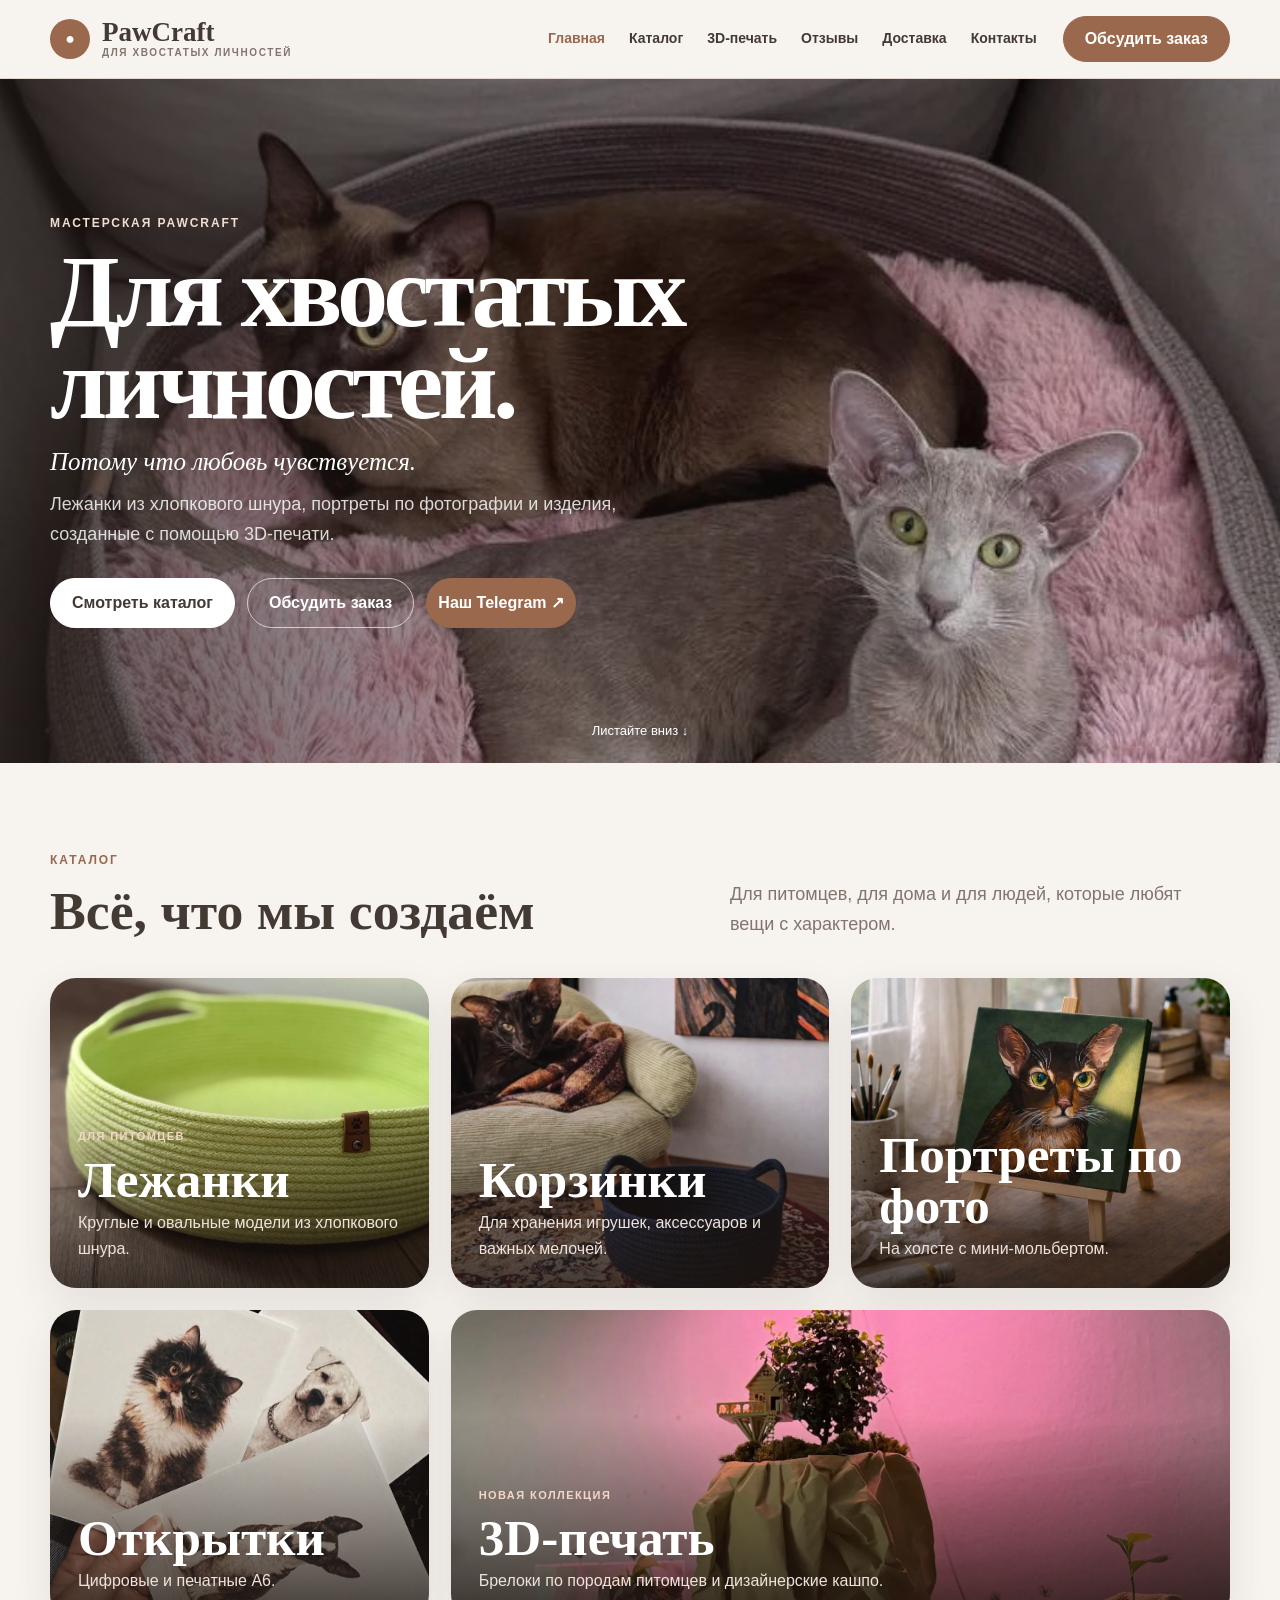
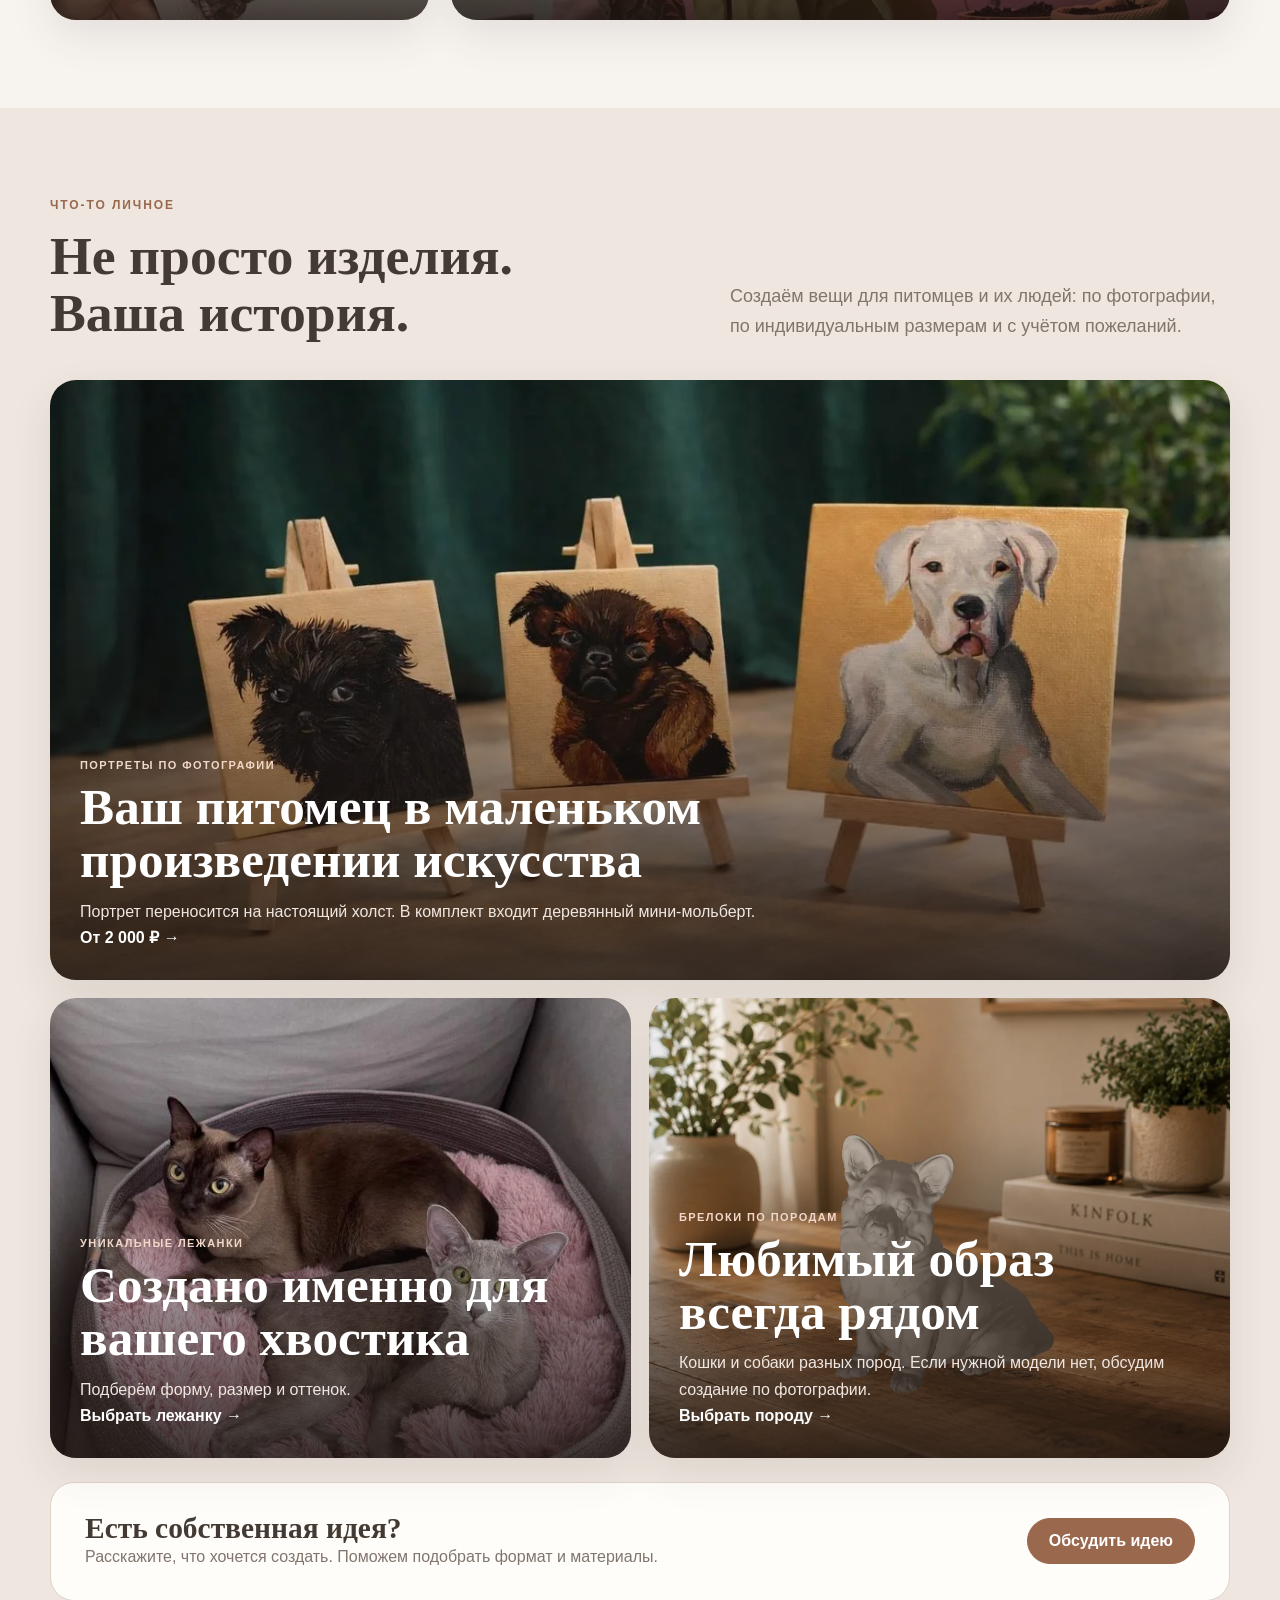
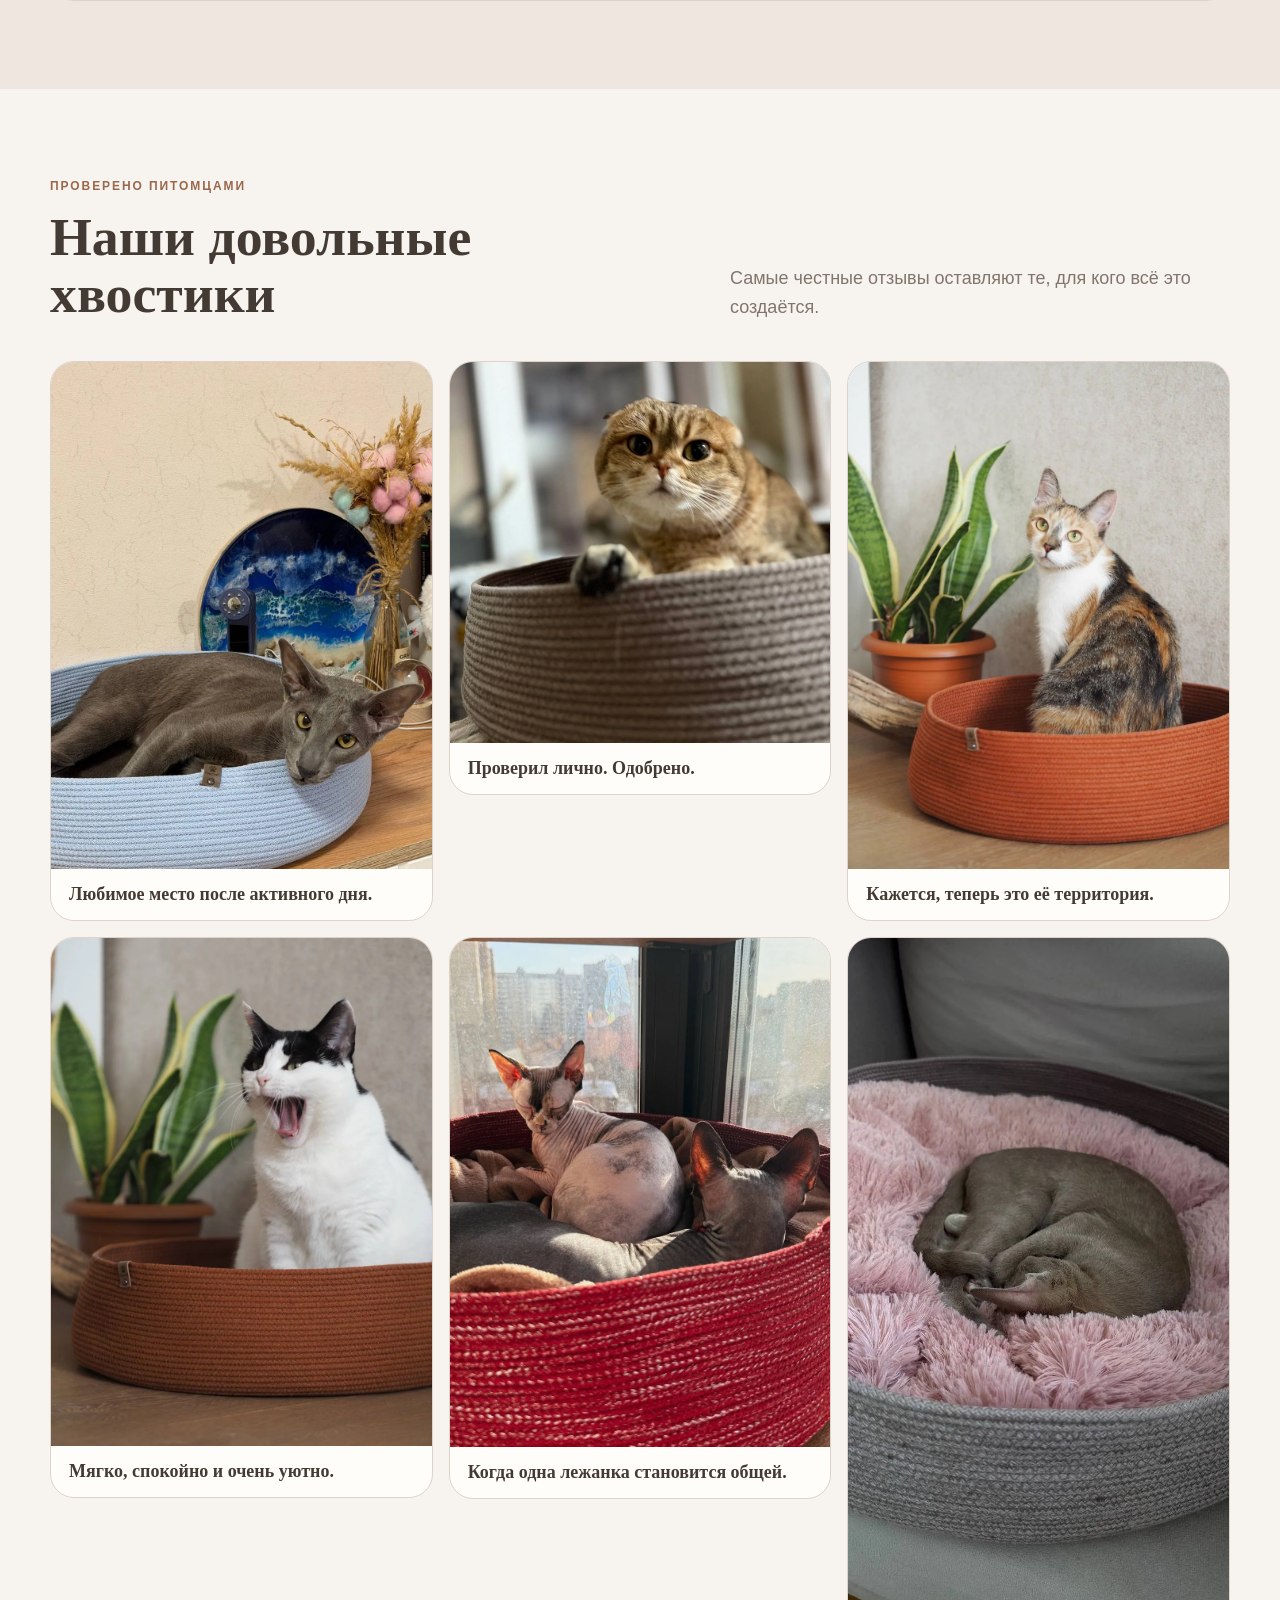
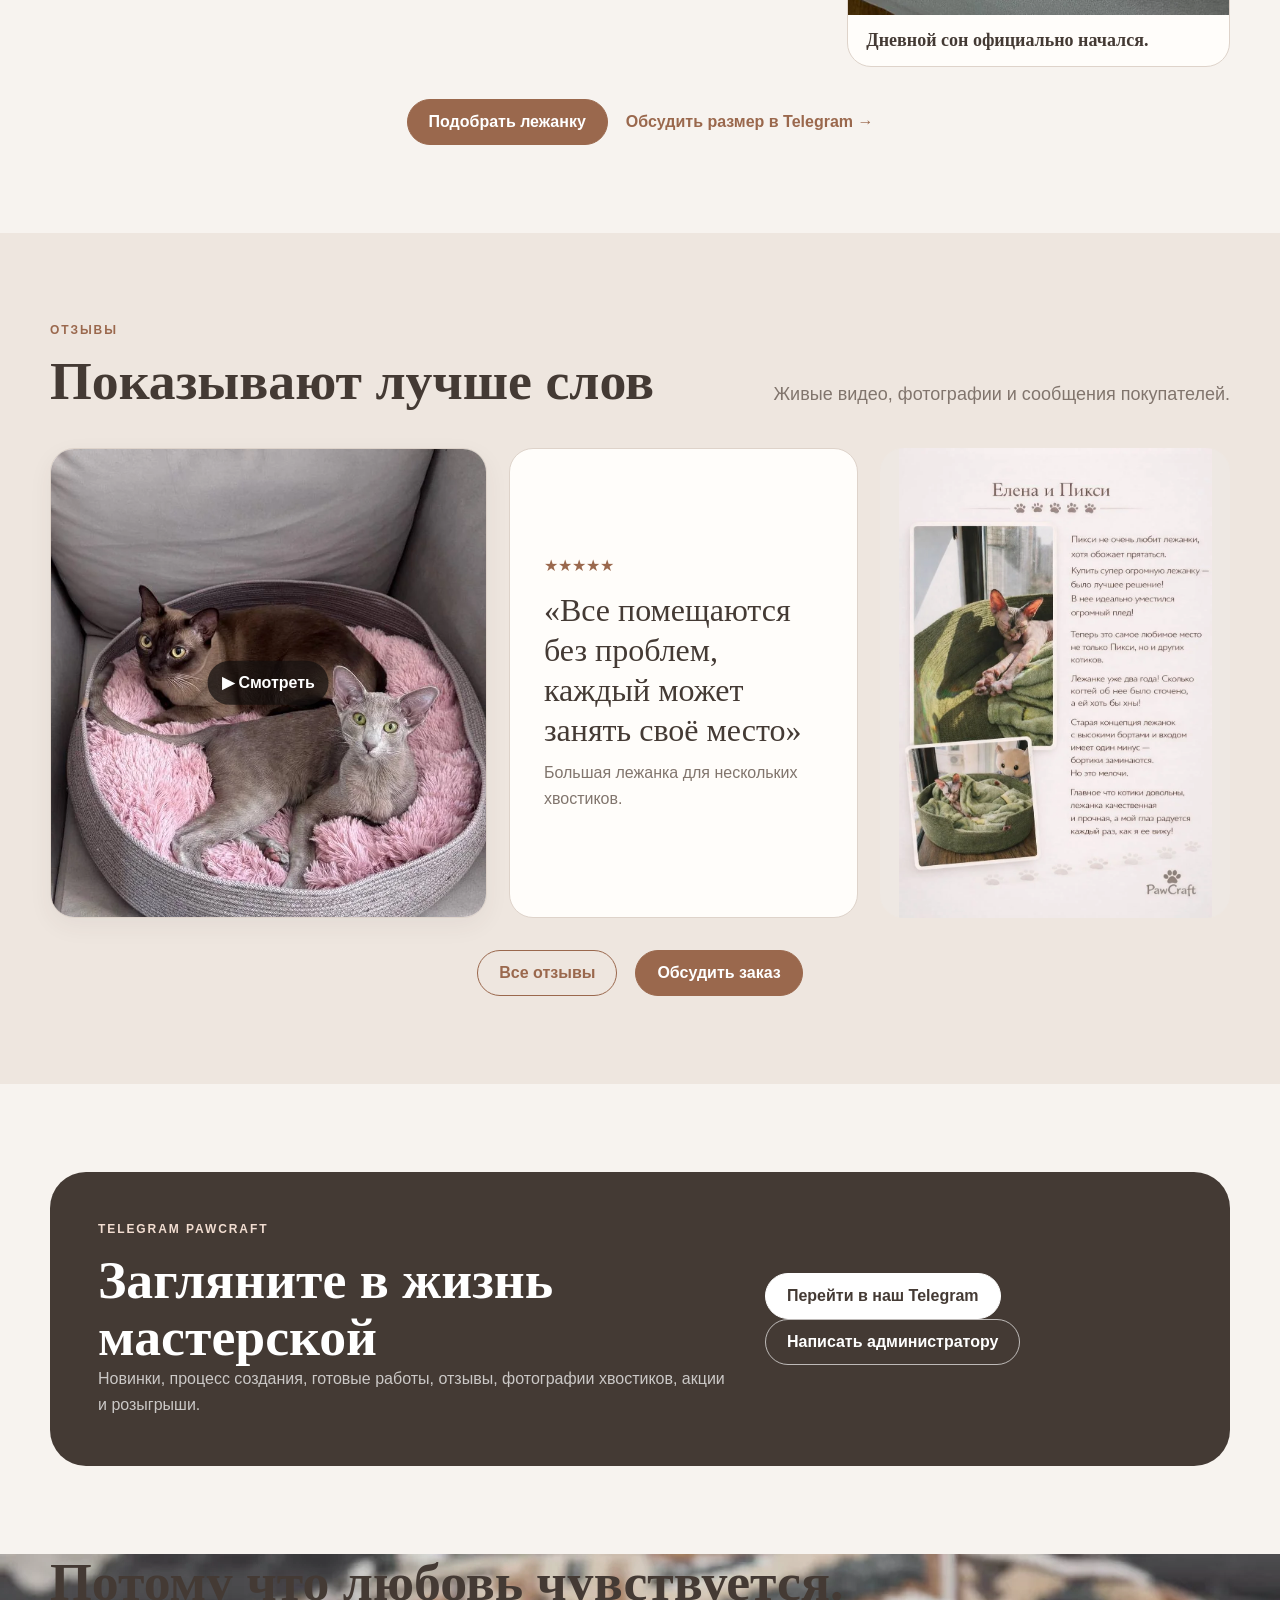
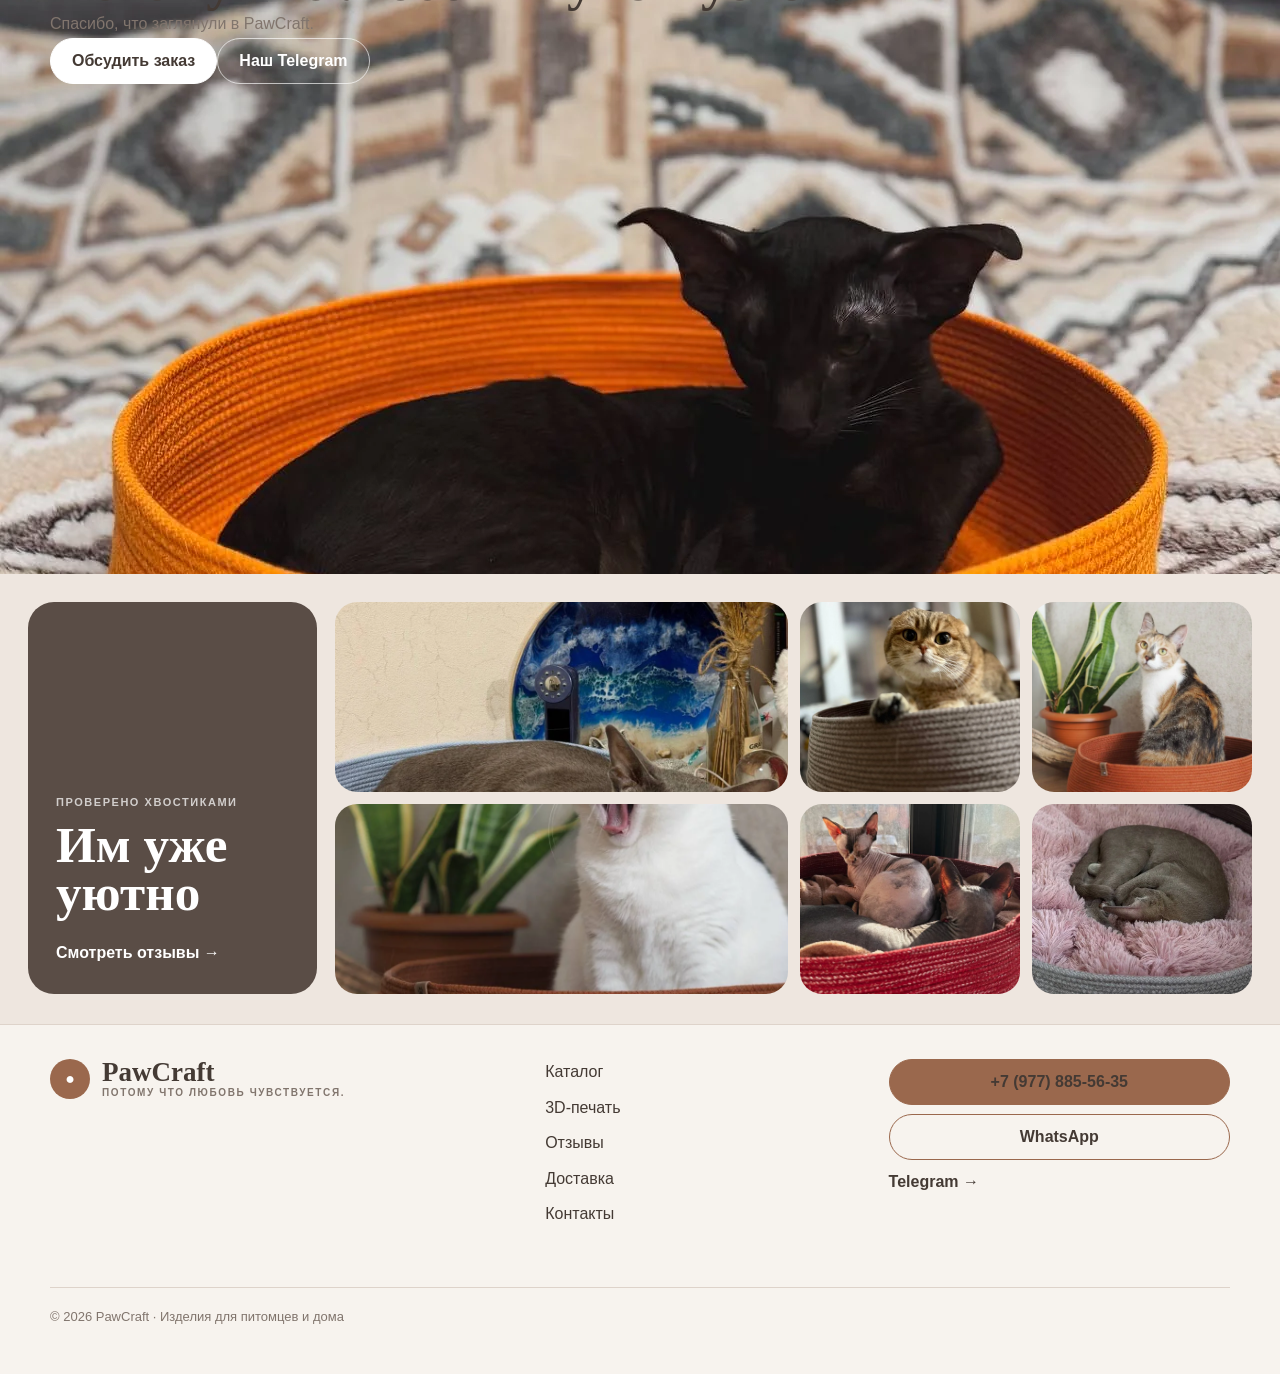
==== commit d79e51e5: "FINISH" ====
--- a/index.html
+++ b/index.html
@@ -1,7 +1,7 @@
 <!DOCTYPE html>
 
-<html lang="ru"><head><meta charset="utf-8"/><meta content="width=device-width,initial-scale=1" name="viewport"/><title>PawCraft — для хвостатых личностей</title><meta content="Лежанки, корзинки, портреты, открытки и 3D-изделия PawCraft для питомцев и дома. Ручная работа и индивидуальные заказы." name="description"/><meta content="PawCraft — изделия для питомцев и дома" property="og:title"/><meta content="Лежанки, корзинки, портреты, открытки и 3D-изделия PawCraft для питомцев и дома. Ручная работа и индивидуальные заказы." property="og:description"/><meta content="https://pawcraft.ru/assets/hero-poster.webp" property="og:image"/><link href="style.css?v=allfix-final" rel="stylesheet"/><script defer="" src="script.js?v=allfix-final"></script><link href="favicon.svg" rel="icon" type="image/svg+xml"/><meta content="#f7f3ee" name="theme-color"/><meta content="light" name="color-scheme"/><meta content="website" property="og:type"/><meta content="https://pawcraft.ru/" property="og:url"/><meta content="PawCraft" property="og:site_name"/><meta content="summary_large_image" name="twitter:card"/><meta content="PawCraft — изделия для питомцев и дома" name="twitter:title"/><meta content="Лежанки, корзинки, портреты, открытки и 3D-изделия PawCraft для питомцев и дома. Ручная работа и индивидуальные заказы." name="twitter:description"/><meta content="https://pawcraft.ru/assets/hero-poster.webp" name="twitter:image"/><link href="https://pawcraft.ru/" rel="canonical"/></head><body class="page-reference-home"><div class="progress"></div><header class="site-header"><div class="container nav"><a aria-current="page" class="brand active" href="/"><span class="paw">●</span><span>PawCraft<small>для хвостатых личностей</small></span></a><nav class="nav-links"><a aria-current="page" class="active" href="/">Главная</a><a class="" href="catalog.html">Каталог</a><a class="" href="3d.html">3D-печать</a><a class="" href="reviews.html">Отзывы</a><a class="" href="delivery.html">Доставка</a><a class="" href="contacts.html">Контакты</a></nav><div class="nav-actions"><a class="btn btn-ghost" href="https://t.me/PawCraft_store" rel="noopener noreferrer" target="_blank">Наш Telegram</a><a class="btn" href="https://t.me/pawcraftadmin" rel="noopener noreferrer" target="_blank">Обсудить заказ</a><button aria-controls="mobile-navigation" aria-expanded="false" aria-label="Открыть меню" class="menu-btn" type="button">☰</button></div></div><div aria-label="Мобильная навигация" class="mobile-menu" id="mobile-navigation"><a aria-current="page" class="active" href="/">Главная</a><a href="catalog.html">Каталог</a><a href="3d.html">3D-печать</a><a href="reviews.html">Отзывы</a><a href="delivery.html">Доставка</a><a href="contacts.html">Контакты</a><a href="https://t.me/PawCraft_store" rel="noopener noreferrer" target="_blank">Наш Telegram</a><a href="https://t.me/pawcraftadmin" rel="noopener noreferrer" target="_blank">Обсудить заказ</a></div></header><main>
-<section class="hero"><div aria-hidden="true" class="hero-diptych"><img alt="Кошка в лежанке PawCraft" decoding="async" src="assets/hero-poster.webp"/><img alt="Кошка отдыхает в оранжевой лежанке PawCraft" decoding="async" src="assets/bed-orange.webp"/></div><div class="hero-shade"></div><div class="container hero-content"><span class="eyebrow light">Мастерская PawCraft</span><h1>Для хвостатых<br/>личностей.</h1><p class="hero-slogan">Потому что любовь чувствуется.</p><p class="hero-copy">Лежанки из хлопкового шнура, портреты по фотографии и изделия, созданные с помощью 3D-печати.</p><div class="hero-actions"><a class="btn btn-light" href="#catalog">Смотреть каталог</a><a class="btn btn-outline-light" href="https://t.me/pawcraftadmin" target="_blank">Обсудить заказ</a><a class="btn btn-link-light" href="https://t.me/PawCraft_store" target="_blank">Наш Telegram ↗</a></div></div><a class="scroll-hint" href="#catalog">Листайте вниз ↓</a></section>
+<html lang="ru"><head><meta charset="utf-8"/><meta content="width=device-width,initial-scale=1" name="viewport"/><title>PawCraft — для хвостатых личностей</title><meta content="Лежанки, корзинки, портреты, открытки и 3D-изделия PawCraft для питомцев и дома. Ручная работа и индивидуальные заказы." name="description"/><meta content="PawCraft — изделия для питомцев и дома" property="og:title"/><meta content="Лежанки, корзинки, портреты, открытки и 3D-изделия PawCraft для питомцев и дома. Ручная работа и индивидуальные заказы." property="og:description"/><meta content="https://pawcraft.ru/assets/hero-poster.webp" property="og:image"/><link href="style.css?v=video-collage-final" rel="stylesheet"/><script defer="" src="script.js?v=video-collage-final"></script><link href="favicon.svg" rel="icon" type="image/svg+xml"/><meta content="#f7f3ee" name="theme-color"/><meta content="light" name="color-scheme"/><meta content="website" property="og:type"/><meta content="https://pawcraft.ru/" property="og:url"/><meta content="PawCraft" property="og:site_name"/><meta content="summary_large_image" name="twitter:card"/><meta content="PawCraft — изделия для питомцев и дома" name="twitter:title"/><meta content="Лежанки, корзинки, портреты, открытки и 3D-изделия PawCraft для питомцев и дома. Ручная работа и индивидуальные заказы." name="twitter:description"/><meta content="https://pawcraft.ru/assets/hero-poster.webp" name="twitter:image"/><link href="https://pawcraft.ru/" rel="canonical"/></head><body class="page-reference-home"><div class="progress"></div><header class="site-header"><div class="container nav"><a aria-current="page" class="brand active" href="/"><span class="paw">●</span><span>PawCraft<small>для хвостатых личностей</small></span></a><nav class="nav-links"><a aria-current="page" class="active" href="/">Главная</a><a class="" href="catalog.html">Каталог</a><a class="" href="3d.html">3D-печать</a><a class="" href="reviews.html">Отзывы</a><a class="" href="delivery.html">Доставка</a><a class="" href="contacts.html">Контакты</a></nav><div class="nav-actions"><a class="btn btn-ghost" href="https://t.me/PawCraft_store" rel="noopener noreferrer" target="_blank">Наш Telegram</a><a class="btn" href="https://t.me/pawcraftadmin" rel="noopener noreferrer" target="_blank">Обсудить заказ</a><button aria-controls="mobile-navigation" aria-expanded="false" aria-label="Открыть меню" class="menu-btn" type="button">☰</button></div></div><div aria-label="Мобильная навигация" class="mobile-menu" id="mobile-navigation"><a aria-current="page" class="active" href="/">Главная</a><a href="catalog.html">Каталог</a><a href="3d.html">3D-печать</a><a href="reviews.html">Отзывы</a><a href="delivery.html">Доставка</a><a href="contacts.html">Контакты</a><a href="https://t.me/PawCraft_store" rel="noopener noreferrer" target="_blank">Наш Telegram</a><a href="https://t.me/pawcraftadmin" rel="noopener noreferrer" target="_blank">Обсудить заказ</a></div></header><main>
+<section class="hero"><video aria-hidden="true" autoplay="" class="hero-video-bg" loop="" muted="" playsinline="" poster="assets/hero-poster.webp"><source src="assets/hero.mp4" type="video/mp4"/></video><div class="hero-shade"></div><div class="container hero-content"><span class="eyebrow light">Мастерская PawCraft</span><h1>Для хвостатых<br/>личностей.</h1><p class="hero-slogan">Потому что любовь чувствуется.</p><p class="hero-copy">Лежанки из хлопкового шнура, портреты по фотографии и изделия, созданные с помощью 3D-печати.</p><div class="hero-actions"><a class="btn btn-light" href="#catalog">Смотреть каталог</a><a class="btn btn-outline-light" href="https://t.me/pawcraftadmin" target="_blank">Обсудить заказ</a><a class="btn btn-link-light" href="https://t.me/PawCraft_store" target="_blank">Наш Telegram ↗</a></div></div><a class="scroll-hint" href="#catalog">Листайте вниз ↓</a></section>
 <section class="section" id="catalog"><div class="container"><div class="section-head"><div><span class="eyebrow">Каталог</span><h2>Всё, что мы создаём</h2></div><p>Для питомцев, для дома и для людей, которые любят вещи с характером.</p></div><div class="category-grid">
 <a class="category" href="beds.html"><img alt="Зелёная лежанка PawCraft с ручками, изделие видно целиком" src="assets/bed-green-handles-main.webp"/><div><span>Для питомцев</span><h3>Лежанки</h3><p>Круглые и овальные модели из хлопкового шнура.</p></div></a>
 <a class="category" href="baskets.html"><img alt="Корзинки PawCraft" src="assets/basket-main.webp"/><div><h3>Корзинки</h3><p>Для хранения игрушек, аксессуаров и важных мелочей.</p></div></a>
@@ -18,4 +18,14 @@
 <section class="section section-soft"><div class="container"><div class="section-head"><div><span class="eyebrow">Отзывы</span><h2>Показывают лучше слов</h2></div><p>Живые видео, фотографии и сообщения покупателей.</p></div><div class="review-preview"><div class="review-video-card preview-video-card"><video playsinline="" poster="assets/bed-two.webp" preload="metadata"><source src="assets/review-1.mp4" type="video/mp4"/></video><span aria-hidden="true" class="video-open-hint">▶ Смотреть</span></div><div class="quote"><span>★★★★★</span><blockquote>«Все помещаются без проблем, каждый может занять своё место»</blockquote><p>Большая лежанка для нескольких хвостиков.</p></div><img alt="Отзыв покупателя" aria-label="Открыть фотографию отзыва" data-lightbox-image="assets/review2.webp" loading="lazy" role="button" src="assets/review2.webp" tabindex="0"/></div><div class="center-action"><a class="btn btn-ghost" href="reviews.html">Все отзывы</a><a class="btn" href="https://t.me/pawcraftadmin" target="_blank">Обсудить заказ</a></div></div></section>
 <section class="section"><div class="container"><div class="telegram-block"><div><span class="eyebrow light">Telegram PawCraft</span><h2>Загляните в жизнь мастерской</h2><p>Новинки, процесс создания, готовые работы, отзывы, фотографии хвостиков, акции и розыгрыши.</p></div><div><a class="btn btn-light" href="https://t.me/PawCraft_store" target="_blank">Перейти в наш Telegram</a><a class="btn btn-outline-light" href="https://t.me/pawcraftadmin" target="_blank">Написать администратору</a></div></div></div></section>
 <section class="final-photo" style="background-image:url('assets/bed-orange.webp')"><div class="final-overlay"></div><div class="container"><h2>Потому что любовь чувствуется.</h2><p>Спасибо, что заглянули в PawCraft.</p><div><a class="btn btn-light" href="https://t.me/pawcraftadmin" target="_blank">Обсудить заказ</a><a class="btn btn-outline-light" href="https://t.me/PawCraft_store" target="_blank">Наш Telegram</a></div></div></section>
-</main><footer class="footer"><div class="container footer-grid"><div><a aria-current="page" class="brand footer-brand active" href="/"><span class="paw">●</span><span>PawCraft<small>Потому что любовь чувствуется.</small></span></a></div><div class="footer-links"><a href="catalog.html">Каталог</a><a href="3d.html">3D-печать</a><a href="reviews.html">Отзывы</a><a href="delivery.html">Доставка</a><a href="contacts.html">Контакты</a></div><div class="footer-actions"><a class="btn" href="tel:+79778855635">+7 (977) 885-56-35</a><a class="btn btn-ghost" href="https://wa.me/79778855635" rel="noopener noreferrer" target="_blank">WhatsApp</a><a class="text-link" href="https://t.me/pawcraftadmin" rel="noopener noreferrer" target="_blank">Telegram →</a></div></div><div class="container copyright">© 2026 PawCraft · Изделия для питомцев и дома</div></footer></body></html>+</main><section aria-label="Коллаж довольных питомцев PawCraft" class="home-tail-collage">
+<div class="home-tail-collage__title"><span>Проверено хвостиками</span><h2>Им уже уютно</h2><a href="reviews.html">Смотреть отзывы →</a></div>
+<div class="home-tail-collage__grid">
+<button aria-label="Открыть фото довольного питомца" data-lightbox-image="assets/bed-oriental.webp" type="button"><img alt="Ориентальная кошка в лежанке PawCraft" loading="lazy" src="assets/bed-oriental.webp"/></button>
+<button aria-label="Открыть фото довольного питомца" data-lightbox-image="assets/bed-british.webp" type="button"><img alt="Британская кошка в корзинке PawCraft" loading="lazy" src="assets/bed-british.webp"/></button>
+<button aria-label="Открыть фото довольного питомца" data-lightbox-image="assets/bed-calico.webp" type="button"><img alt="Кошка в лежанке PawCraft" loading="lazy" src="assets/bed-calico.webp"/></button>
+<button aria-label="Открыть фото довольного питомца" data-lightbox-image="assets/bed-bw.webp" type="button"><img alt="Белая кошка в лежанке PawCraft" loading="lazy" src="assets/bed-bw.webp"/></button>
+<button aria-label="Открыть фото довольного питомца" data-lightbox-image="assets/bed-sphynx.webp" type="button"><img alt="Сфинксы в общей лежанке PawCraft" loading="lazy" src="assets/bed-sphynx.webp"/></button>
+<button aria-label="Открыть фото довольного питомца" data-lightbox-image="assets/bed-sleep.webp" type="button"><img alt="Спящая кошка в лежанке PawCraft" loading="lazy" src="assets/bed-sleep.webp"/></button>
+</div>
+</section><footer class="footer footer-home-light"><div class="container footer-grid"><div><a aria-current="page" class="brand footer-brand active" href="/"><span class="paw">●</span><span>PawCraft<small>Потому что любовь чувствуется.</small></span></a></div><div class="footer-links"><a href="catalog.html">Каталог</a><a href="3d.html">3D-печать</a><a href="reviews.html">Отзывы</a><a href="delivery.html">Доставка</a><a href="contacts.html">Контакты</a></div><div class="footer-actions"><a class="btn" href="tel:+79778855635">+7 (977) 885-56-35</a><a class="btn btn-ghost" href="https://wa.me/79778855635" rel="noopener noreferrer" target="_blank">WhatsApp</a><a class="text-link" href="https://t.me/pawcraftadmin" rel="noopener noreferrer" target="_blank">Telegram →</a></div></div><div class="container copyright">© 2026 PawCraft · Изделия для питомцев и дома</div></footer></body></html>
--- a/style.css
+++ b/style.css
@@ -307,3 +307,98 @@
   .page-keychains #breed-keychains .kc-filters{gap:8px;margin-bottom:20px}
   .page-keychains #breed-keychains .kc-filters button{flex:1 1 auto;padding:10px 12px;font-size:13px}
 }
+
+/* ===== Homepage video hero + happy tails collage ===== */
+.page-reference-home .hero-video-bg{
+  position:absolute;
+  inset:0;
+  width:100%;
+  height:100%;
+  object-fit:cover;
+  object-position:center;
+  display:block;
+  background:#4b413c;
+}
+.page-reference-home .hero-shade{
+  background:linear-gradient(90deg,rgba(29,24,22,.72) 0%,rgba(29,24,22,.42) 44%,rgba(29,24,22,.12) 75%,rgba(29,24,22,.18) 100%);
+}
+.home-tail-collage{
+  position:relative;
+  display:grid;
+  grid-template-columns:minmax(230px,.72fr) minmax(0,2.28fr);
+  gap:18px;
+  width:min(1440px,100%);
+  margin:0 auto;
+  padding:28px 28px 30px;
+  background:#eee6df;
+}
+.home-tail-collage__title{
+  display:flex;
+  flex-direction:column;
+  justify-content:flex-end;
+  padding:28px;
+  border-radius:26px;
+  background:#5a4d46;
+  color:#fff;
+}
+.home-tail-collage__title span{
+  margin-bottom:10px;
+  font-size:11px;
+  font-weight:800;
+  letter-spacing:.14em;
+  text-transform:uppercase;
+  opacity:.72;
+}
+.home-tail-collage__title h2{
+  margin:0 0 22px;
+  color:#fff;
+  font-size:clamp(38px,4vw,66px);
+  line-height:.95;
+}
+.home-tail-collage__title a{color:#fff;font-weight:800;text-decoration:none}
+.home-tail-collage__grid{
+  display:grid;
+  grid-template-columns:repeat(4,minmax(0,1fr));
+  grid-template-rows:190px 190px;
+  gap:12px;
+}
+.home-tail-collage__grid button{
+  overflow:hidden;
+  padding:0;
+  border:0;
+  border-radius:22px;
+  background:#d8cec6;
+  cursor:zoom-in;
+}
+.home-tail-collage__grid button:nth-child(1){grid-column:span 2}
+.home-tail-collage__grid button:nth-child(4){grid-column:span 2}
+.home-tail-collage__grid img{
+  width:100%;
+  height:100%;
+  display:block;
+  object-fit:cover;
+  transition:transform .3s ease;
+}
+.home-tail-collage__grid button:hover img{transform:scale(1.035)}
+.page-reference-home .footer.footer-home-light{
+  padding-top:34px;
+  background:#f7f3ee;
+  color:var(--ink);
+  border-top:1px solid var(--line);
+}
+.page-reference-home .footer-home-light .brand,
+.page-reference-home .footer-home-light a{color:var(--ink)}
+.page-reference-home .footer-home-light .footer-grid{padding-bottom:24px}
+.page-reference-home .footer-home-light .copyright{border-top:1px solid var(--line);padding-top:18px;padding-bottom:22px;color:var(--muted)}
+@media(max-width:960px){
+  .home-tail-collage{grid-template-columns:1fr;padding:20px}
+  .home-tail-collage__title{min-height:220px}
+}
+@media(max-width:680px){
+  .page-reference-home .hero-video-bg{object-position:58% center}
+  .home-tail-collage{padding:14px;gap:12px}
+  .home-tail-collage__title{min-height:190px;padding:22px}
+  .home-tail-collage__grid{grid-template-columns:repeat(2,minmax(0,1fr));grid-template-rows:repeat(3,150px)}
+  .home-tail-collage__grid button:nth-child(1),
+  .home-tail-collage__grid button:nth-child(4){grid-column:span 1}
+}
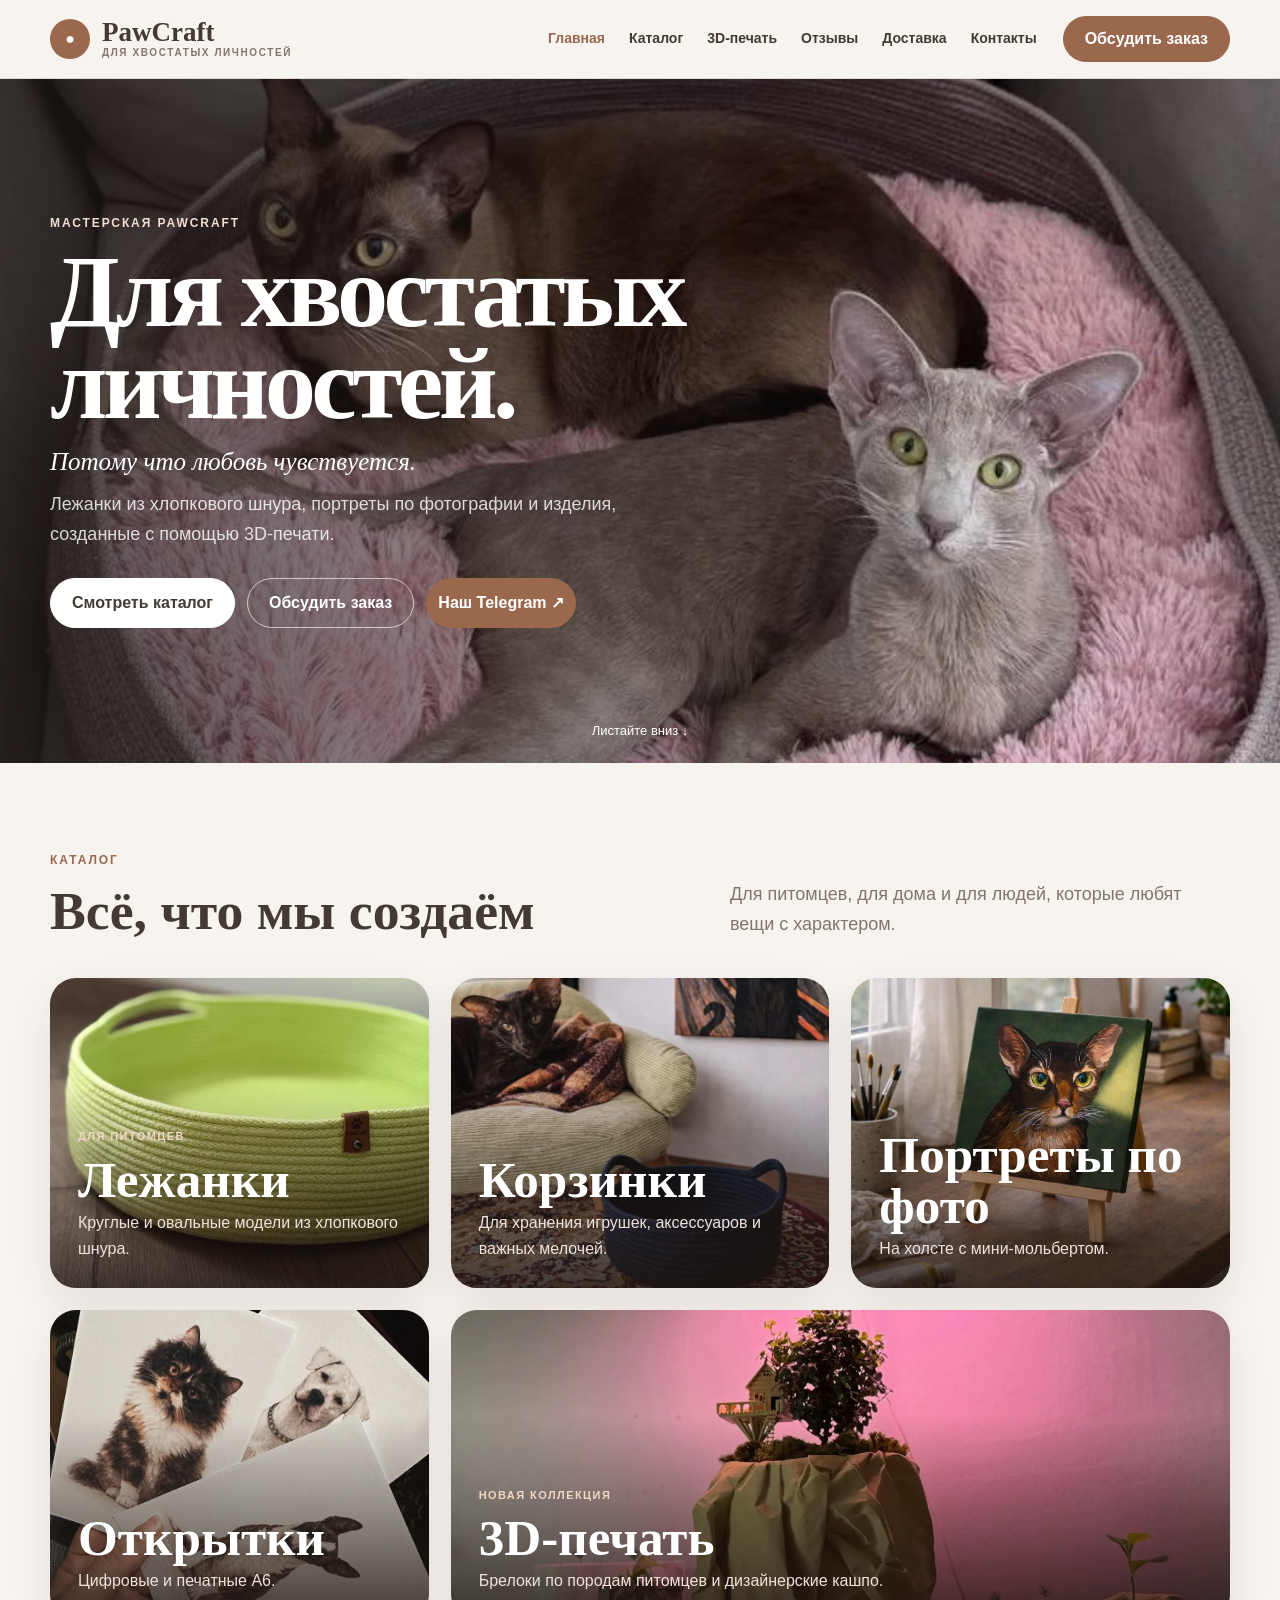
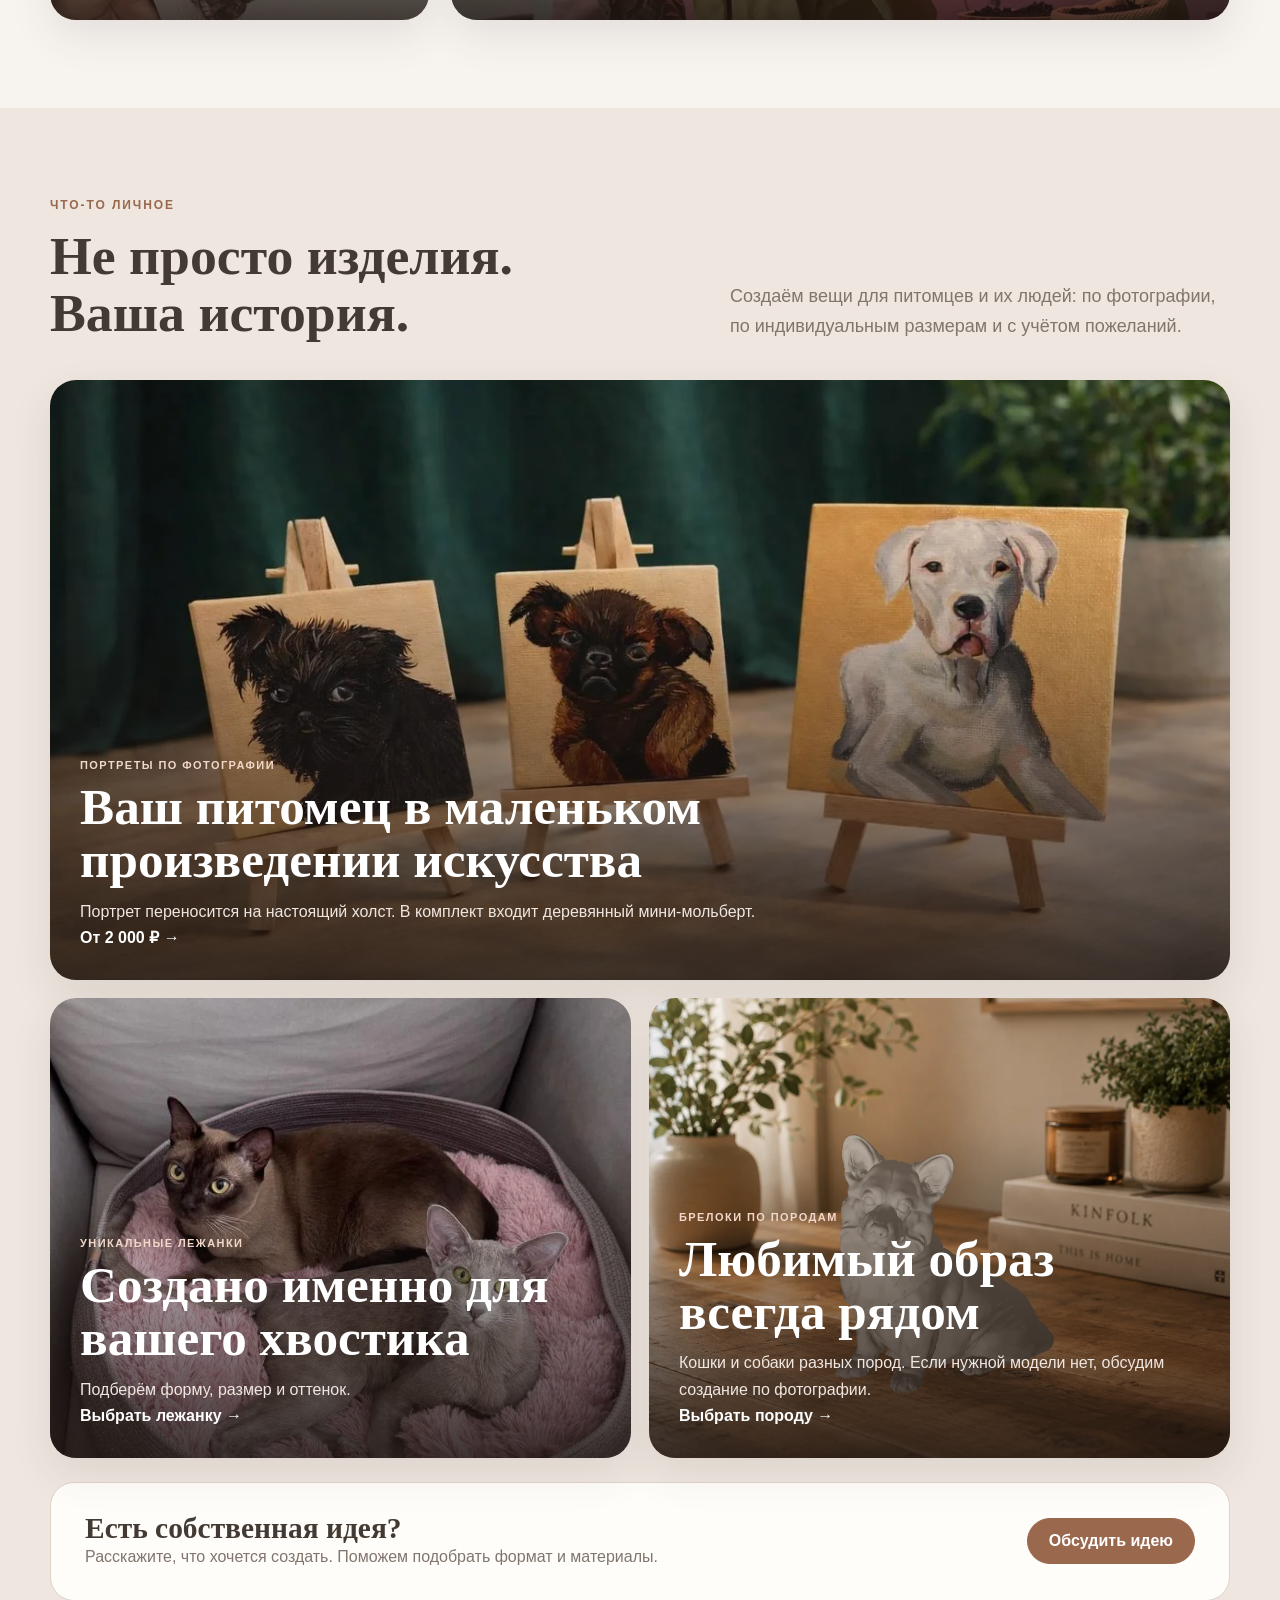
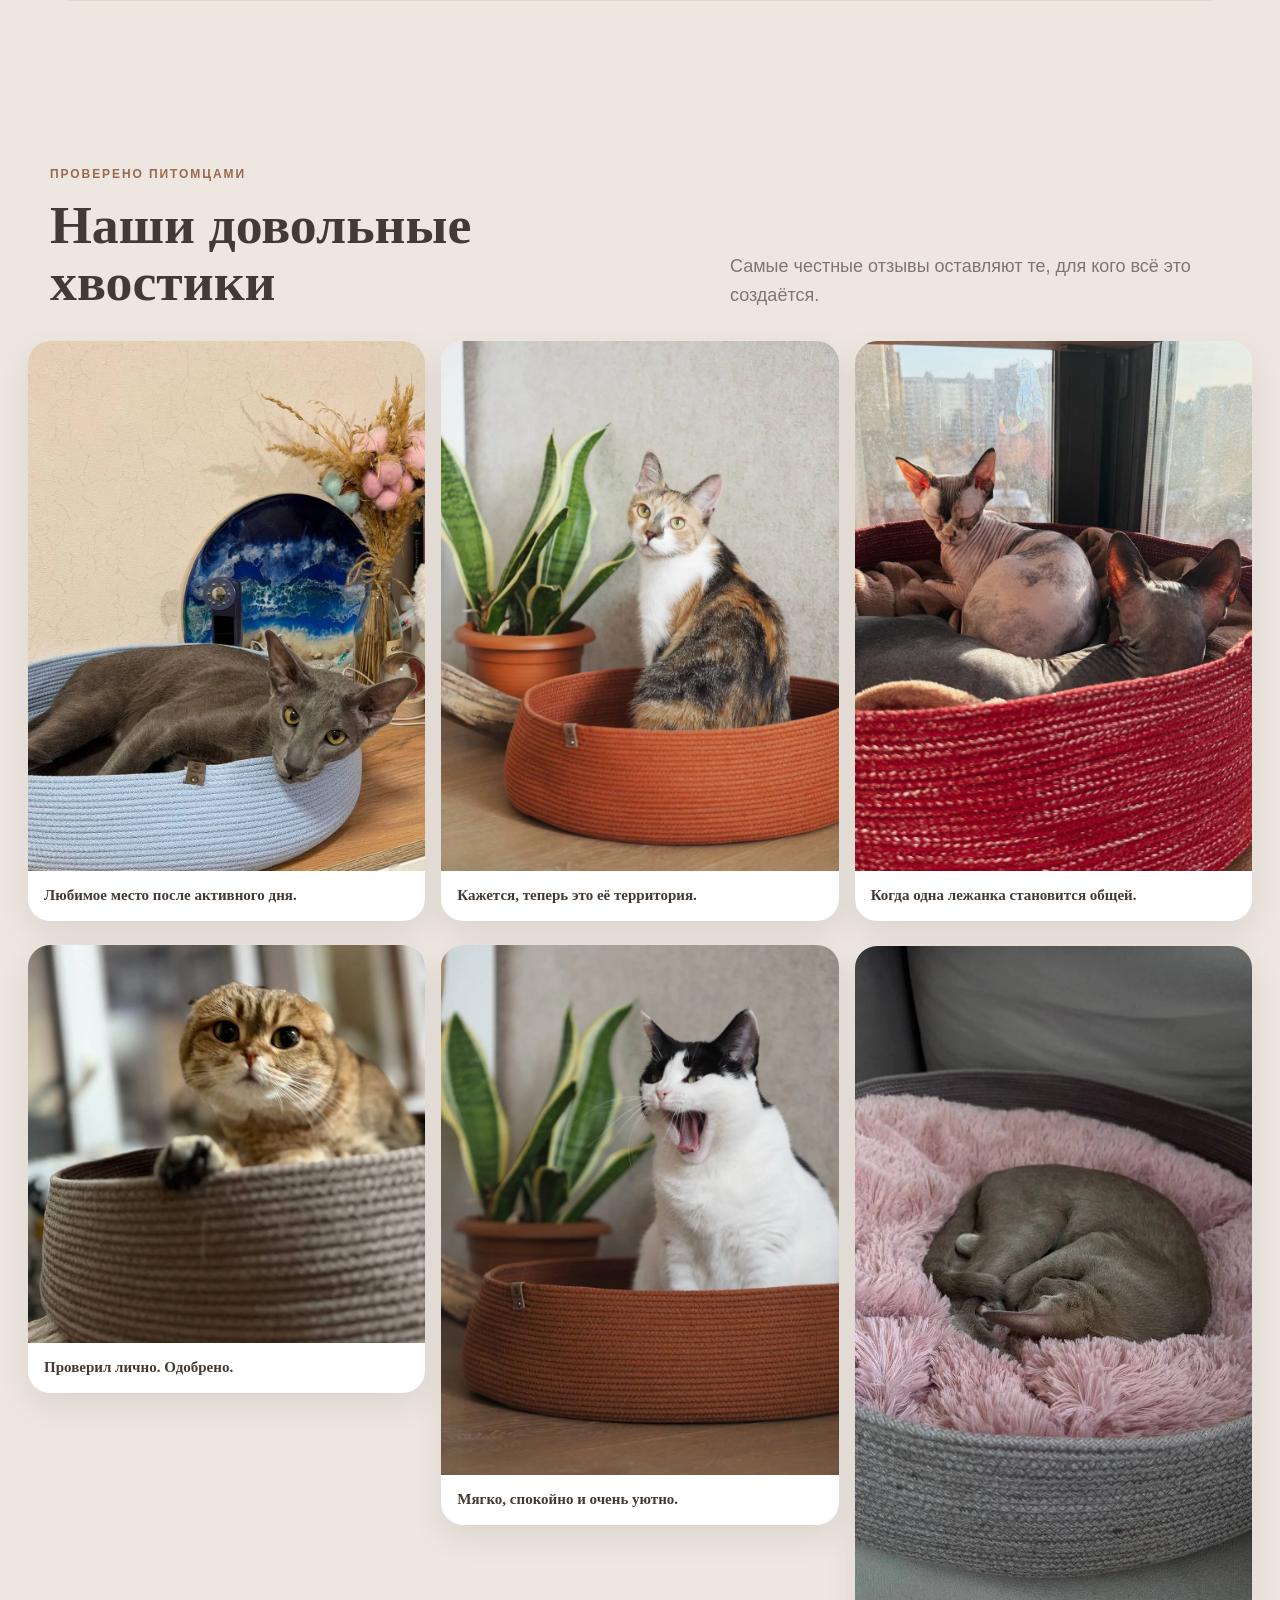
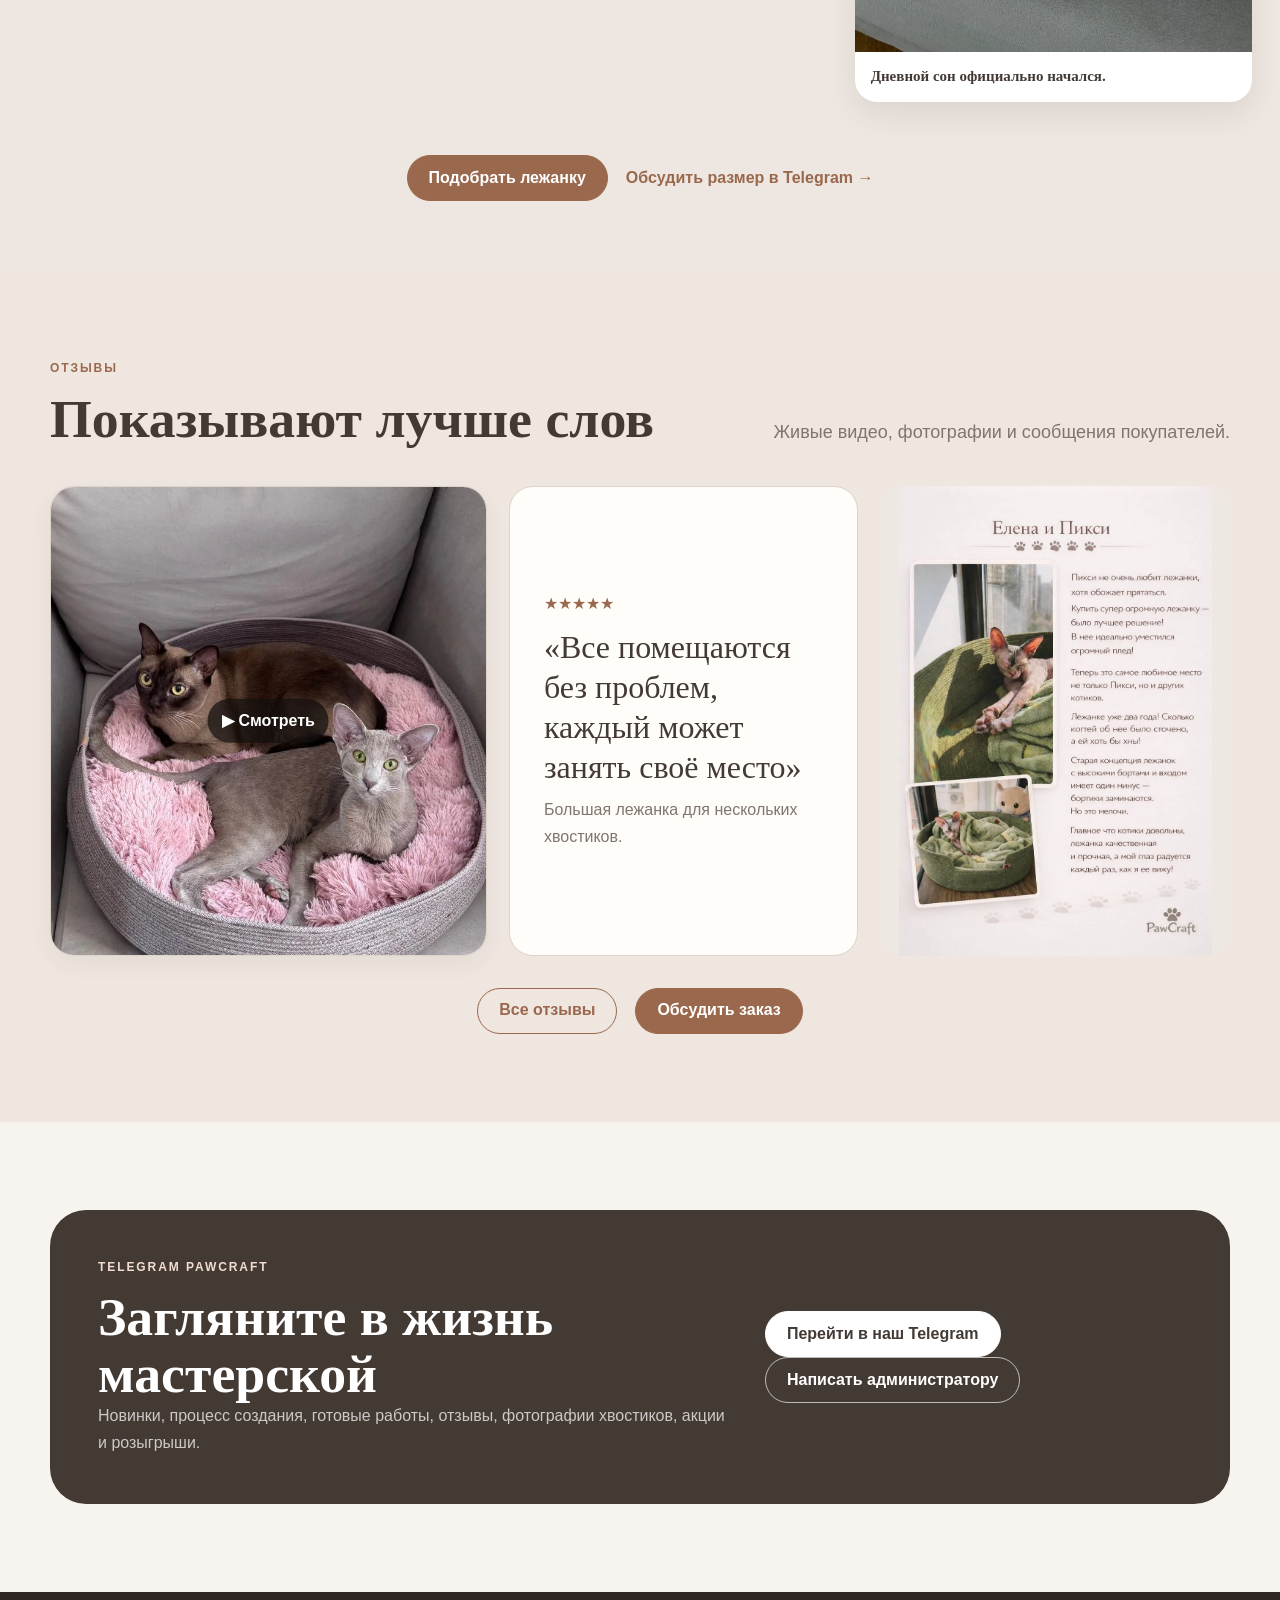
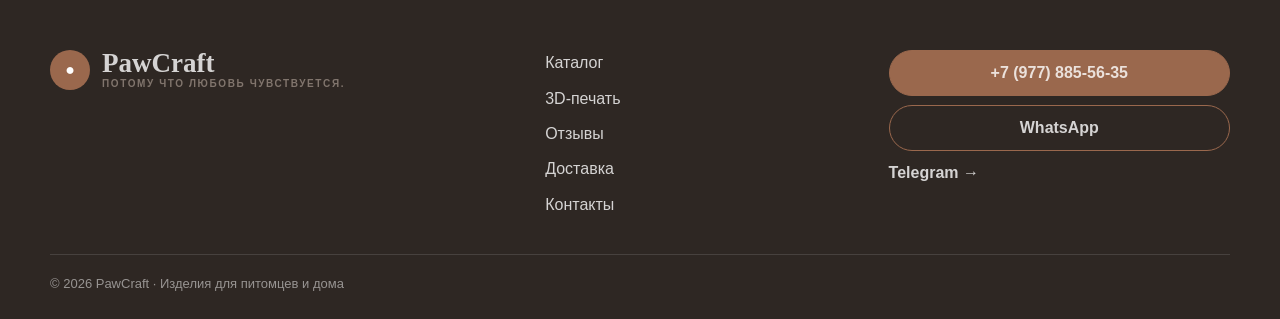
==== commit f8af424a: "LAST" ====
--- a/index.html
+++ b/index.html
@@ -1,6 +1,6 @@
 <!DOCTYPE html>
 
-<html lang="ru"><head><meta charset="utf-8"/><meta content="width=device-width,initial-scale=1" name="viewport"/><title>PawCraft — для хвостатых личностей</title><meta content="Лежанки, корзинки, портреты, открытки и 3D-изделия PawCraft для питомцев и дома. Ручная работа и индивидуальные заказы." name="description"/><meta content="PawCraft — изделия для питомцев и дома" property="og:title"/><meta content="Лежанки, корзинки, портреты, открытки и 3D-изделия PawCraft для питомцев и дома. Ручная работа и индивидуальные заказы." property="og:description"/><meta content="https://pawcraft.ru/assets/hero-poster.webp" property="og:image"/><link href="style.css?v=video-collage-final" rel="stylesheet"/><script defer="" src="script.js?v=video-collage-final"></script><link href="favicon.svg" rel="icon" type="image/svg+xml"/><meta content="#f7f3ee" name="theme-color"/><meta content="light" name="color-scheme"/><meta content="website" property="og:type"/><meta content="https://pawcraft.ru/" property="og:url"/><meta content="PawCraft" property="og:site_name"/><meta content="summary_large_image" name="twitter:card"/><meta content="PawCraft — изделия для питомцев и дома" name="twitter:title"/><meta content="Лежанки, корзинки, портреты, открытки и 3D-изделия PawCraft для питомцев и дома. Ручная работа и индивидуальные заказы." name="twitter:description"/><meta content="https://pawcraft.ru/assets/hero-poster.webp" name="twitter:image"/><link href="https://pawcraft.ru/" rel="canonical"/></head><body class="page-reference-home"><div class="progress"></div><header class="site-header"><div class="container nav"><a aria-current="page" class="brand active" href="/"><span class="paw">●</span><span>PawCraft<small>для хвостатых личностей</small></span></a><nav class="nav-links"><a aria-current="page" class="active" href="/">Главная</a><a class="" href="catalog.html">Каталог</a><a class="" href="3d.html">3D-печать</a><a class="" href="reviews.html">Отзывы</a><a class="" href="delivery.html">Доставка</a><a class="" href="contacts.html">Контакты</a></nav><div class="nav-actions"><a class="btn btn-ghost" href="https://t.me/PawCraft_store" rel="noopener noreferrer" target="_blank">Наш Telegram</a><a class="btn" href="https://t.me/pawcraftadmin" rel="noopener noreferrer" target="_blank">Обсудить заказ</a><button aria-controls="mobile-navigation" aria-expanded="false" aria-label="Открыть меню" class="menu-btn" type="button">☰</button></div></div><div aria-label="Мобильная навигация" class="mobile-menu" id="mobile-navigation"><a aria-current="page" class="active" href="/">Главная</a><a href="catalog.html">Каталог</a><a href="3d.html">3D-печать</a><a href="reviews.html">Отзывы</a><a href="delivery.html">Доставка</a><a href="contacts.html">Контакты</a><a href="https://t.me/PawCraft_store" rel="noopener noreferrer" target="_blank">Наш Telegram</a><a href="https://t.me/pawcraftadmin" rel="noopener noreferrer" target="_blank">Обсудить заказ</a></div></header><main>
+<html lang="ru"><head><meta charset="utf-8"/><meta content="width=device-width,initial-scale=1" name="viewport"/><title>PawCraft — для хвостатых личностей</title><meta content="Лежанки, корзинки, портреты, открытки и 3D-изделия PawCraft для питомцев и дома. Ручная работа и индивидуальные заказы." name="description"/><meta content="PawCraft — изделия для питомцев и дома" property="og:title"/><meta content="Лежанки, корзинки, портреты, открытки и 3D-изделия PawCraft для питомцев и дома. Ручная работа и индивидуальные заказы." property="og:description"/><meta content="https://pawcraft.ru/assets/hero-poster.webp" property="og:image"/><link href="style.css?v=pots-hero-wide-final" rel="stylesheet"/><script defer="" src="script.js?v=pots-hero-wide-final"></script><link href="favicon.svg" rel="icon" type="image/svg+xml"/><meta content="#f7f3ee" name="theme-color"/><meta content="light" name="color-scheme"/><meta content="website" property="og:type"/><meta content="https://pawcraft.ru/" property="og:url"/><meta content="PawCraft" property="og:site_name"/><meta content="summary_large_image" name="twitter:card"/><meta content="PawCraft — изделия для питомцев и дома" name="twitter:title"/><meta content="Лежанки, корзинки, портреты, открытки и 3D-изделия PawCraft для питомцев и дома. Ручная работа и индивидуальные заказы." name="twitter:description"/><meta content="https://pawcraft.ru/assets/hero-poster.webp" name="twitter:image"/><link href="https://pawcraft.ru/" rel="canonical"/></head><body class="page-reference-home"><div class="progress"></div><header class="site-header"><div class="container nav"><a aria-current="page" class="brand active" href="/"><span class="paw">●</span><span>PawCraft<small>для хвостатых личностей</small></span></a><nav class="nav-links"><a aria-current="page" class="active" href="/">Главная</a><a class="" href="catalog.html">Каталог</a><a class="" href="3d.html">3D-печать</a><a class="" href="reviews.html">Отзывы</a><a class="" href="delivery.html">Доставка</a><a class="" href="contacts.html">Контакты</a></nav><div class="nav-actions"><a class="btn btn-ghost" href="https://t.me/PawCraft_store" rel="noopener noreferrer" target="_blank">Наш Telegram</a><a class="btn" href="https://t.me/pawcraftadmin" rel="noopener noreferrer" target="_blank">Обсудить заказ</a><button aria-controls="mobile-navigation" aria-expanded="false" aria-label="Открыть меню" class="menu-btn" type="button">☰</button></div></div><div aria-label="Мобильная навигация" class="mobile-menu" id="mobile-navigation"><a aria-current="page" class="active" href="/">Главная</a><a href="catalog.html">Каталог</a><a href="3d.html">3D-печать</a><a href="reviews.html">Отзывы</a><a href="delivery.html">Доставка</a><a href="contacts.html">Контакты</a><a href="https://t.me/PawCraft_store" rel="noopener noreferrer" target="_blank">Наш Telegram</a><a href="https://t.me/pawcraftadmin" rel="noopener noreferrer" target="_blank">Обсудить заказ</a></div></header><main>
 <section class="hero"><video aria-hidden="true" autoplay="" class="hero-video-bg" loop="" muted="" playsinline="" poster="assets/hero-poster.webp"><source src="assets/hero.mp4" type="video/mp4"/></video><div class="hero-shade"></div><div class="container hero-content"><span class="eyebrow light">Мастерская PawCraft</span><h1>Для хвостатых<br/>личностей.</h1><p class="hero-slogan">Потому что любовь чувствуется.</p><p class="hero-copy">Лежанки из хлопкового шнура, портреты по фотографии и изделия, созданные с помощью 3D-печати.</p><div class="hero-actions"><a class="btn btn-light" href="#catalog">Смотреть каталог</a><a class="btn btn-outline-light" href="https://t.me/pawcraftadmin" target="_blank">Обсудить заказ</a><a class="btn btn-link-light" href="https://t.me/PawCraft_store" target="_blank">Наш Telegram ↗</a></div></div><a class="scroll-hint" href="#catalog">Листайте вниз ↓</a></section>
 <section class="section" id="catalog"><div class="container"><div class="section-head"><div><span class="eyebrow">Каталог</span><h2>Всё, что мы создаём</h2></div><p>Для питомцев, для дома и для людей, которые любят вещи с характером.</p></div><div class="category-grid">
 <a class="category" href="beds.html"><img alt="Зелёная лежанка PawCraft с ручками, изделие видно целиком" src="assets/bed-green-handles-main.webp"/><div><span>Для питомцев</span><h3>Лежанки</h3><p>Круглые и овальные модели из хлопкового шнура.</p></div></a>
@@ -14,18 +14,8 @@
 <a class="personal" href="beds.html"><img alt="Уникальные лежанки" src="assets/bed-two.webp"/><div class="personal-copy"><span>Уникальные лежанки</span><h3>Создано именно для вашего хвостика</h3><p>Подберём форму, размер и оттенок.</p><b>Выбрать лежанку →</b></div></a>
 <a class="personal" href="keychains.html"><img alt="Брелок корги PawCraft" src="assets/keychains/breeds/corgi.webp"/><div class="personal-copy"><span>Брелоки по породам</span><h3>Любимый образ всегда рядом</h3><p>Кошки и собаки разных пород. Если нужной модели нет, обсудим создание по фотографии.</p><b>Выбрать породу →</b></div></a>
 </div><div class="idea-line"><div><h3>Есть собственная идея?</h3><p>Расскажите, что хочется создать. Поможем подобрать формат и материалы.</p></div><a class="btn" href="https://t.me/pawcraftadmin" target="_blank">Обсудить идею</a></div></div></section>
-<section class="section"><div class="container"><div class="section-head"><div><span class="eyebrow">Проверено питомцами</span><h2>Наши довольные хвостики</h2></div><p>Самые честные отзывы оставляют те, для кого всё это создаётся.</p></div><div class="tails-grid"><figure class="tail-card"><img alt="Довольный хвостик PawCraft" aria-label="Открыть фотографию крупно" data-lightbox-image="assets/bed-oriental.webp" loading="lazy" role="button" src="assets/bed-oriental.webp" tabindex="0"/><figcaption>Любимое место после активного дня.</figcaption></figure><figure class="tail-card"><img alt="Довольный хвостик PawCraft" aria-label="Открыть фотографию крупно" data-lightbox-image="assets/bed-british.webp" loading="lazy" role="button" src="assets/bed-british.webp" tabindex="0"/><figcaption>Проверил лично. Одобрено.</figcaption></figure><figure class="tail-card"><img alt="Довольный хвостик PawCraft" aria-label="Открыть фотографию крупно" data-lightbox-image="assets/bed-calico.webp" loading="lazy" role="button" src="assets/bed-calico.webp" tabindex="0"/><figcaption>Кажется, теперь это её территория.</figcaption></figure><figure class="tail-card"><img alt="Довольный хвостик PawCraft" aria-label="Открыть фотографию крупно" data-lightbox-image="assets/bed-bw.webp" loading="lazy" role="button" src="assets/bed-bw.webp" tabindex="0"/><figcaption>Мягко, спокойно и очень уютно.</figcaption></figure><figure class="tail-card"><img alt="Довольный хвостик PawCraft" aria-label="Открыть фотографию крупно" data-lightbox-image="assets/bed-sphynx.webp" loading="lazy" role="button" src="assets/bed-sphynx.webp" tabindex="0"/><figcaption>Когда одна лежанка становится общей.</figcaption></figure><figure class="tail-card"><img alt="Довольный хвостик PawCraft" aria-label="Открыть фотографию крупно" data-lightbox-image="assets/bed-sleep.webp" loading="lazy" role="button" src="assets/bed-sleep.webp" tabindex="0"/><figcaption>Дневной сон официально начался.</figcaption></figure></div><div class="center-action"><a class="btn" href="beds.html">Подобрать лежанку</a><a class="text-link" href="https://t.me/pawcraftadmin" target="_blank">Обсудить размер в Telegram →</a></div></div></section>
+<section class="section home-tails-full"><div class="home-tails-inner"><div class="section-head"><div><span class="eyebrow">Проверено питомцами</span><h2>Наши довольные хвостики</h2></div><p>Самые честные отзывы оставляют те, для кого всё это создаётся.</p></div><div class="home-tails-collage"><figure class="tail-card"><img alt="Довольный хвостик PawCraft" aria-label="Открыть фотографию крупно" data-lightbox-image="assets/bed-oriental.webp" loading="lazy" role="button" src="assets/bed-oriental.webp" tabindex="0"/><figcaption>Любимое место после активного дня.</figcaption></figure><figure class="tail-card"><img alt="Довольный хвостик PawCraft" aria-label="Открыть фотографию крупно" data-lightbox-image="assets/bed-british.webp" loading="lazy" role="button" src="assets/bed-british.webp" tabindex="0"/><figcaption>Проверил лично. Одобрено.</figcaption></figure><figure class="tail-card"><img alt="Довольный хвостик PawCraft" aria-label="Открыть фотографию крупно" data-lightbox-image="assets/bed-calico.webp" loading="lazy" role="button" src="assets/bed-calico.webp" tabindex="0"/><figcaption>Кажется, теперь это её территория.</figcaption></figure><figure class="tail-card"><img alt="Довольный хвостик PawCraft" aria-label="Открыть фотографию крупно" data-lightbox-image="assets/bed-bw.webp" loading="lazy" role="button" src="assets/bed-bw.webp" tabindex="0"/><figcaption>Мягко, спокойно и очень уютно.</figcaption></figure><figure class="tail-card"><img alt="Довольный хвостик PawCraft" aria-label="Открыть фотографию крупно" data-lightbox-image="assets/bed-sphynx.webp" loading="lazy" role="button" src="assets/bed-sphynx.webp" tabindex="0"/><figcaption>Когда одна лежанка становится общей.</figcaption></figure><figure class="tail-card"><img alt="Довольный хвостик PawCraft" aria-label="Открыть фотографию крупно" data-lightbox-image="assets/bed-sleep.webp" loading="lazy" role="button" src="assets/bed-sleep.webp" tabindex="0"/><figcaption>Дневной сон официально начался.</figcaption></figure></div><div class="center-action"><a class="btn" href="beds.html">Подобрать лежанку</a><a class="text-link" href="https://t.me/pawcraftadmin" target="_blank">Обсудить размер в Telegram →</a></div></div></section>
 <section class="section section-soft"><div class="container"><div class="section-head"><div><span class="eyebrow">Отзывы</span><h2>Показывают лучше слов</h2></div><p>Живые видео, фотографии и сообщения покупателей.</p></div><div class="review-preview"><div class="review-video-card preview-video-card"><video playsinline="" poster="assets/bed-two.webp" preload="metadata"><source src="assets/review-1.mp4" type="video/mp4"/></video><span aria-hidden="true" class="video-open-hint">▶ Смотреть</span></div><div class="quote"><span>★★★★★</span><blockquote>«Все помещаются без проблем, каждый может занять своё место»</blockquote><p>Большая лежанка для нескольких хвостиков.</p></div><img alt="Отзыв покупателя" aria-label="Открыть фотографию отзыва" data-lightbox-image="assets/review2.webp" loading="lazy" role="button" src="assets/review2.webp" tabindex="0"/></div><div class="center-action"><a class="btn btn-ghost" href="reviews.html">Все отзывы</a><a class="btn" href="https://t.me/pawcraftadmin" target="_blank">Обсудить заказ</a></div></div></section>
 <section class="section"><div class="container"><div class="telegram-block"><div><span class="eyebrow light">Telegram PawCraft</span><h2>Загляните в жизнь мастерской</h2><p>Новинки, процесс создания, готовые работы, отзывы, фотографии хвостиков, акции и розыгрыши.</p></div><div><a class="btn btn-light" href="https://t.me/PawCraft_store" target="_blank">Перейти в наш Telegram</a><a class="btn btn-outline-light" href="https://t.me/pawcraftadmin" target="_blank">Написать администратору</a></div></div></div></section>
-<section class="final-photo" style="background-image:url('assets/bed-orange.webp')"><div class="final-overlay"></div><div class="container"><h2>Потому что любовь чувствуется.</h2><p>Спасибо, что заглянули в PawCraft.</p><div><a class="btn btn-light" href="https://t.me/pawcraftadmin" target="_blank">Обсудить заказ</a><a class="btn btn-outline-light" href="https://t.me/PawCraft_store" target="_blank">Наш Telegram</a></div></div></section>
-</main><section aria-label="Коллаж довольных питомцев PawCraft" class="home-tail-collage">
-<div class="home-tail-collage__title"><span>Проверено хвостиками</span><h2>Им уже уютно</h2><a href="reviews.html">Смотреть отзывы →</a></div>
-<div class="home-tail-collage__grid">
-<button aria-label="Открыть фото довольного питомца" data-lightbox-image="assets/bed-oriental.webp" type="button"><img alt="Ориентальная кошка в лежанке PawCraft" loading="lazy" src="assets/bed-oriental.webp"/></button>
-<button aria-label="Открыть фото довольного питомца" data-lightbox-image="assets/bed-british.webp" type="button"><img alt="Британская кошка в корзинке PawCraft" loading="lazy" src="assets/bed-british.webp"/></button>
-<button aria-label="Открыть фото довольного питомца" data-lightbox-image="assets/bed-calico.webp" type="button"><img alt="Кошка в лежанке PawCraft" loading="lazy" src="assets/bed-calico.webp"/></button>
-<button aria-label="Открыть фото довольного питомца" data-lightbox-image="assets/bed-bw.webp" type="button"><img alt="Белая кошка в лежанке PawCraft" loading="lazy" src="assets/bed-bw.webp"/></button>
-<button aria-label="Открыть фото довольного питомца" data-lightbox-image="assets/bed-sphynx.webp" type="button"><img alt="Сфинксы в общей лежанке PawCraft" loading="lazy" src="assets/bed-sphynx.webp"/></button>
-<button aria-label="Открыть фото довольного питомца" data-lightbox-image="assets/bed-sleep.webp" type="button"><img alt="Спящая кошка в лежанке PawCraft" loading="lazy" src="assets/bed-sleep.webp"/></button>
-</div>
-</section><footer class="footer footer-home-light"><div class="container footer-grid"><div><a aria-current="page" class="brand footer-brand active" href="/"><span class="paw">●</span><span>PawCraft<small>Потому что любовь чувствуется.</small></span></a></div><div class="footer-links"><a href="catalog.html">Каталог</a><a href="3d.html">3D-печать</a><a href="reviews.html">Отзывы</a><a href="delivery.html">Доставка</a><a href="contacts.html">Контакты</a></div><div class="footer-actions"><a class="btn" href="tel:+79778855635">+7 (977) 885-56-35</a><a class="btn btn-ghost" href="https://wa.me/79778855635" rel="noopener noreferrer" target="_blank">WhatsApp</a><a class="text-link" href="https://t.me/pawcraftadmin" rel="noopener noreferrer" target="_blank">Telegram →</a></div></div><div class="container copyright">© 2026 PawCraft · Изделия для питомцев и дома</div></footer></body></html>+
+</main><footer class="footer"><div class="container footer-grid"><div><a aria-current="page" class="brand footer-brand active" href="/"><span class="paw">●</span><span>PawCraft<small>Потому что любовь чувствуется.</small></span></a></div><div class="footer-links"><a href="catalog.html">Каталог</a><a href="3d.html">3D-печать</a><a href="reviews.html">Отзывы</a><a href="delivery.html">Доставка</a><a href="contacts.html">Контакты</a></div><div class="footer-actions"><a class="btn" href="tel:+79778855635">+7 (977) 885-56-35</a><a class="btn btn-ghost" href="https://wa.me/79778855635" rel="noopener noreferrer" target="_blank">WhatsApp</a><a class="text-link" href="https://t.me/pawcraftadmin" rel="noopener noreferrer" target="_blank">Telegram →</a></div></div><div class="container copyright">© 2026 PawCraft · Изделия для питомцев и дома</div></footer></body></html>
--- a/style.css
+++ b/style.css
@@ -308,97 +308,59 @@
   .page-keychains #breed-keychains .kc-filters button{flex:1 1 auto;padding:10px 12px;font-size:13px}
 }
 
-/* ===== Homepage video hero + happy tails collage ===== */
+/* ===== Full-width happy tails collage, no duplicate photo ===== */
+.page-reference-home .hero-diptych{display:none!important}
 .page-reference-home .hero-video-bg{
-  position:absolute;
-  inset:0;
-  width:100%;
-  height:100%;
-  object-fit:cover;
-  object-position:center;
-  display:block;
-  background:#4b413c;
+  position:absolute;inset:0;width:100%;height:100%;display:block;
+  object-fit:cover;object-position:center 55%;background:#493f39;
 }
 .page-reference-home .hero-shade{
-  background:linear-gradient(90deg,rgba(29,24,22,.72) 0%,rgba(29,24,22,.42) 44%,rgba(29,24,22,.12) 75%,rgba(29,24,22,.18) 100%);
-}
-.home-tail-collage{
-  position:relative;
-  display:grid;
-  grid-template-columns:minmax(230px,.72fr) minmax(0,2.28fr);
-  gap:18px;
-  width:min(1440px,100%);
-  margin:0 auto;
-  padding:28px 28px 30px;
-  background:#eee6df;
-}
-.home-tail-collage__title{
-  display:flex;
-  flex-direction:column;
-  justify-content:flex-end;
-  padding:28px;
-  border-radius:26px;
-  background:#5a4d46;
-  color:#fff;
-}
-.home-tail-collage__title span{
-  margin-bottom:10px;
-  font-size:11px;
-  font-weight:800;
-  letter-spacing:.14em;
-  text-transform:uppercase;
-  opacity:.72;
-}
-.home-tail-collage__title h2{
-  margin:0 0 22px;
-  color:#fff;
-  font-size:clamp(38px,4vw,66px);
-  line-height:.95;
-}
-.home-tail-collage__title a{color:#fff;font-weight:800;text-decoration:none}
-.home-tail-collage__grid{
-  display:grid;
-  grid-template-columns:repeat(4,minmax(0,1fr));
-  grid-template-rows:190px 190px;
-  gap:12px;
-}
-.home-tail-collage__grid button{
-  overflow:hidden;
-  padding:0;
-  border:0;
-  border-radius:22px;
-  background:#d8cec6;
-  cursor:zoom-in;
-}
-.home-tail-collage__grid button:nth-child(1){grid-column:span 2}
-.home-tail-collage__grid button:nth-child(4){grid-column:span 2}
-.home-tail-collage__grid img{
-  width:100%;
-  height:100%;
-  display:block;
-  object-fit:cover;
-  transition:transform .3s ease;
-}
-.home-tail-collage__grid button:hover img{transform:scale(1.035)}
-.page-reference-home .footer.footer-home-light{
-  padding-top:34px;
-  background:#f7f3ee;
-  color:var(--ink);
-  border-top:1px solid var(--line);
-}
-.page-reference-home .footer-home-light .brand,
-.page-reference-home .footer-home-light a{color:var(--ink)}
-.page-reference-home .footer-home-light .footer-grid{padding-bottom:24px}
-.page-reference-home .footer-home-light .copyright{border-top:1px solid var(--line);padding-top:18px;padding-bottom:22px;color:var(--muted)}
-@media(max-width:960px){
-  .home-tail-collage{grid-template-columns:1fr;padding:20px}
-  .home-tail-collage__title{min-height:220px}
-}
-@media(max-width:680px){
-  .page-reference-home .hero-video-bg{object-position:58% center}
-  .home-tail-collage{padding:14px;gap:12px}
-  .home-tail-collage__title{min-height:190px;padding:22px}
-  .home-tail-collage__grid{grid-template-columns:repeat(2,minmax(0,1fr));grid-template-rows:repeat(3,150px)}
-  .home-tail-collage__grid button:nth-child(1),
-  .home-tail-collage__grid button:nth-child(4){grid-column:span 1}
-}
+  background:linear-gradient(90deg,rgba(31,25,22,.74) 0%,rgba(31,25,22,.44) 44%,rgba(31,25,22,.12) 78%,rgba(31,25,22,.18) 100%)!important;
+}
+.page-reference-home .final-photo{display:none!important}
+.page-reference-home .home-tails-full{
+  width:100%;padding:76px 28px 70px;background:#eee7e1;
+}
+.page-reference-home .home-tails-inner{width:100%;max-width:none;margin:0 auto}
+.page-reference-home .home-tails-full .section-head{
+  width:min(1180px,100%);margin:0 auto 30px;
+}
+.page-reference-home .home-tails-collage{
+  width:100%;max-width:none;columns:3 320px;column-gap:16px;
+}
+.page-reference-home .home-tails-collage .tail-card{
+  display:inline-block;width:100%;margin:0 0 16px;break-inside:avoid;
+  overflow:hidden;border:0;border-radius:22px;background:#fff;
+  box-shadow:0 12px 30px rgba(61,47,39,.10);
+}
+.page-reference-home .home-tails-collage .tail-card img{
+  display:block;width:100%;height:auto!important;min-height:0!important;
+  max-height:none!important;aspect-ratio:auto!important;object-fit:contain!important;
+  object-position:center;background:#f4efeb;cursor:zoom-in;
+}
+.page-reference-home .home-tails-collage .tail-card figcaption{
+  padding:14px 16px 16px;font-size:15px;line-height:1.35;color:var(--ink);
+}
+.page-reference-home .home-tails-full .center-action{
+  width:min(1180px,100%);margin:28px auto 0;
+}
+@media(max-width:760px){
+  .page-reference-home .hero-video-bg{object-position:62% center}
+  .page-reference-home .home-tails-full{padding:56px 14px 50px}
+  .page-reference-home .home-tails-collage{columns:2 150px;column-gap:10px}
+  .page-reference-home .home-tails-collage .tail-card{margin-bottom:10px;border-radius:16px}
+  .page-reference-home .home-tails-collage .tail-card figcaption{padding:11px 12px 13px;font-size:13px}
+}
+
+/* ===== Pots hero: one wide image, no side collage ===== */
+.page-pots .pots-page-hero{padding-bottom:42px}
+.page-pots .pots-hero-stack{width:min(1180px,calc(100% - 40px));margin:0 auto;display:grid;gap:34px}
+.page-pots .pots-hero-copy{max-width:820px}
+.page-pots .pots-hero-copy p{max-width:720px}
+.page-pots .pots-hero-wide-media{display:block;width:100%;height:440px;padding:0;border:0;border-radius:28px;overflow:hidden;background:#eee7e1;cursor:zoom-in;box-shadow:var(--shadow)}
+.page-pots .pots-hero-wide-media img{display:block;width:100%;height:100%;object-fit:cover;object-position:center 58%}
+.page-pots .pots-hero-collage{display:none!important}
+@media(max-width:760px){
+  .page-pots .pots-hero-stack{width:min(100% - 28px,1180px);gap:24px}
+  .page-pots .pots-hero-wide-media{height:280px;border-radius:22px}
+}
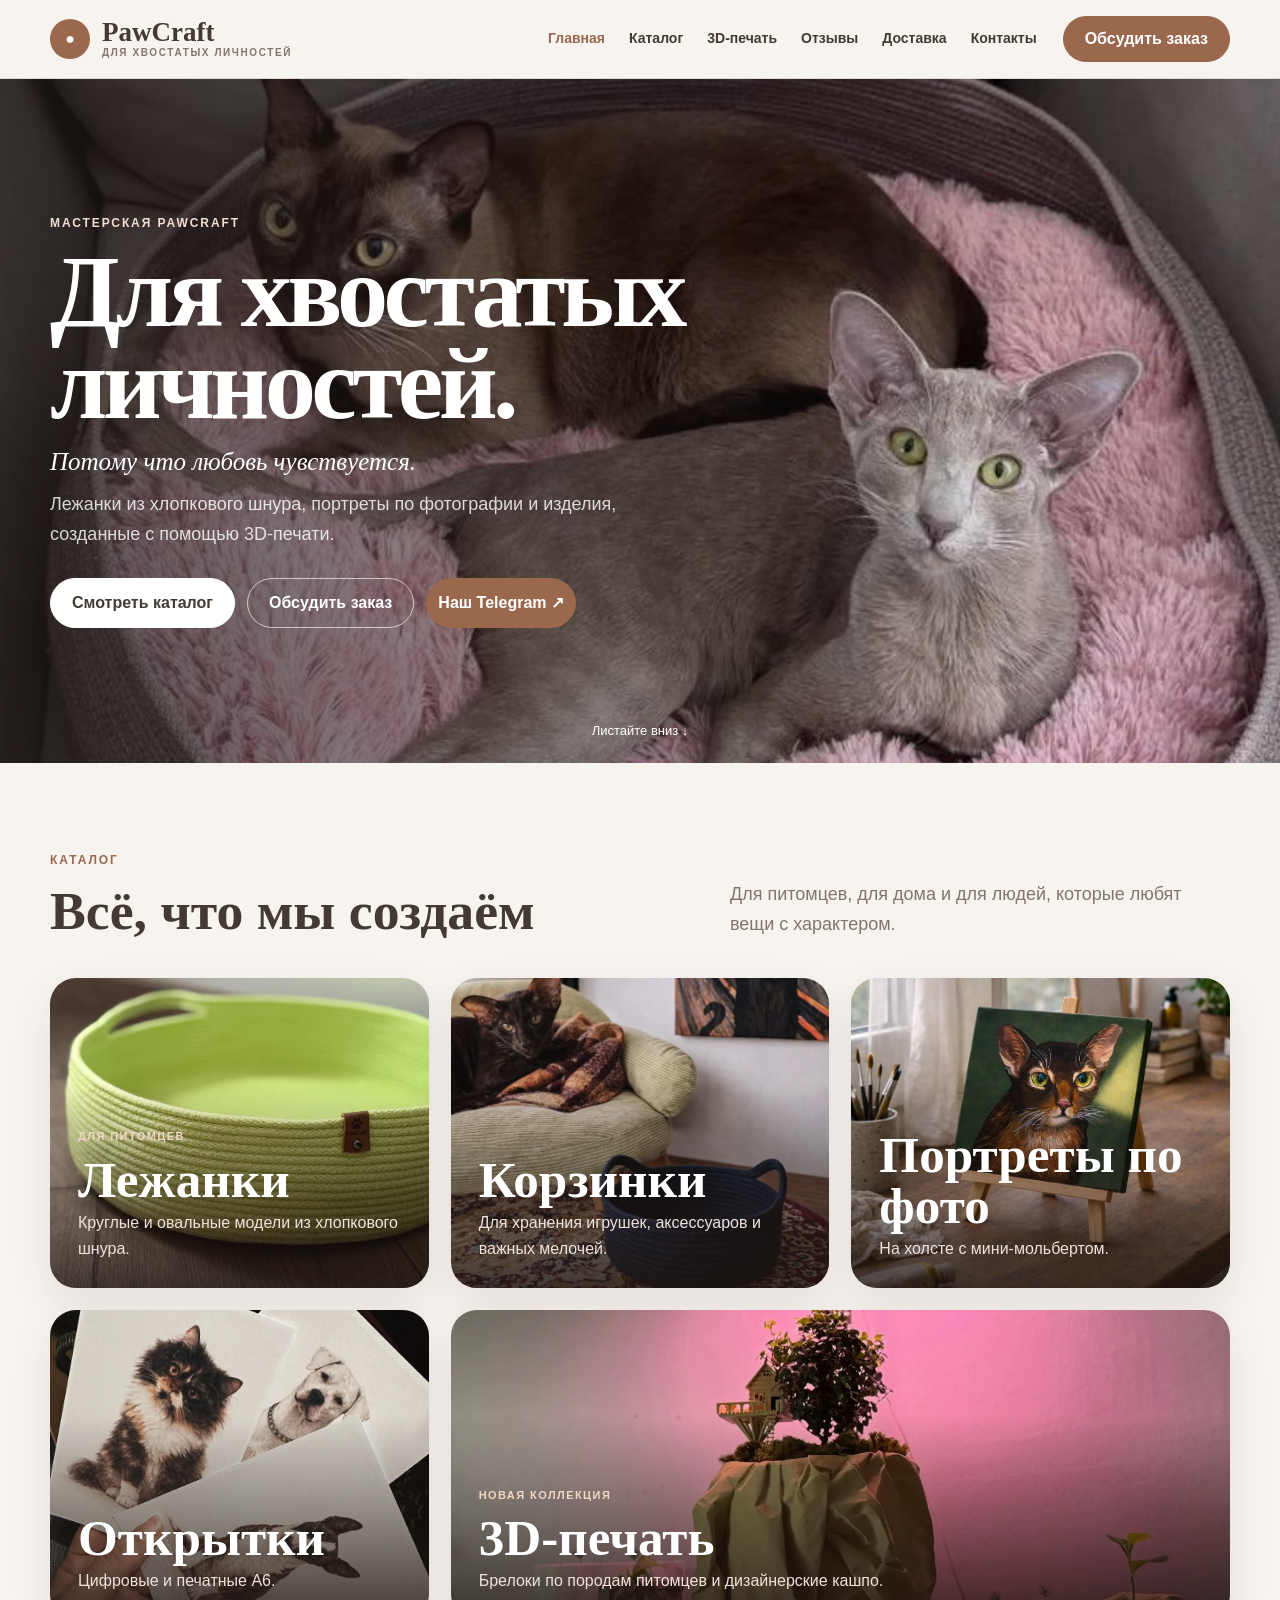
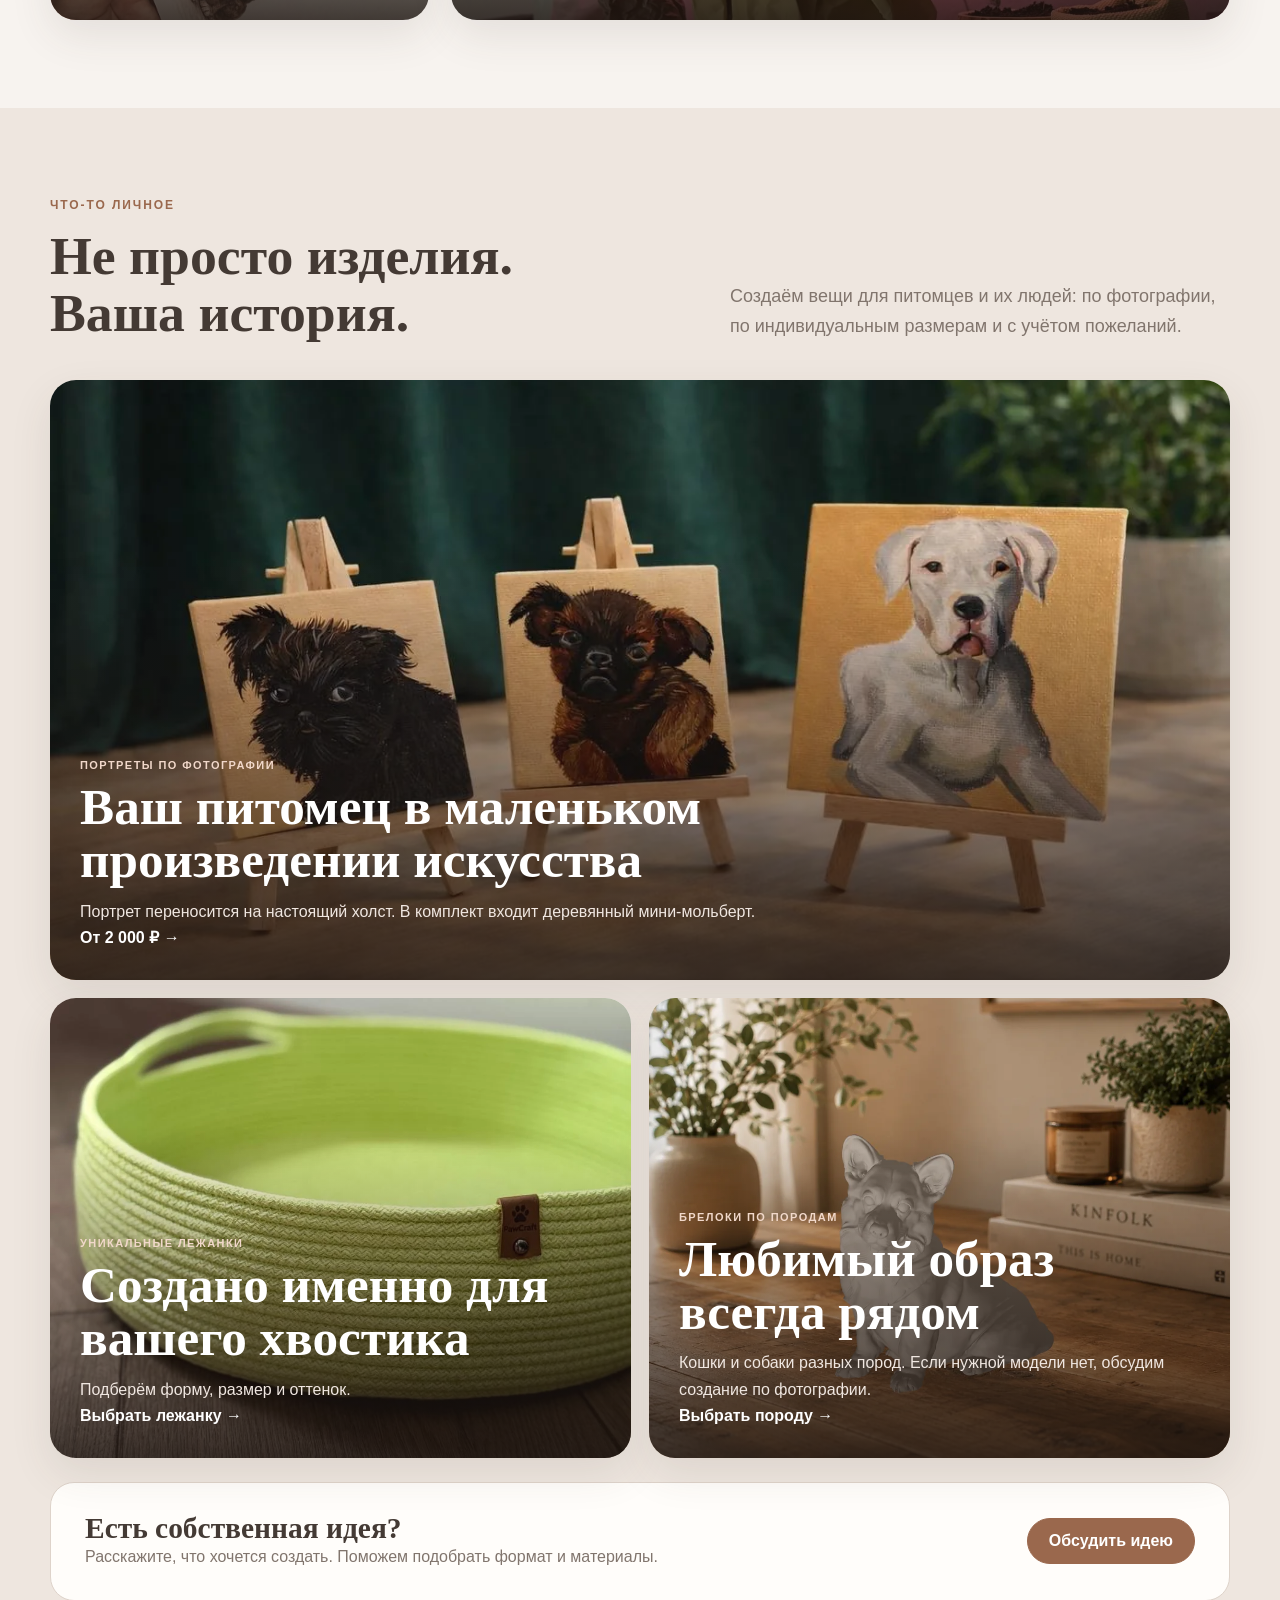
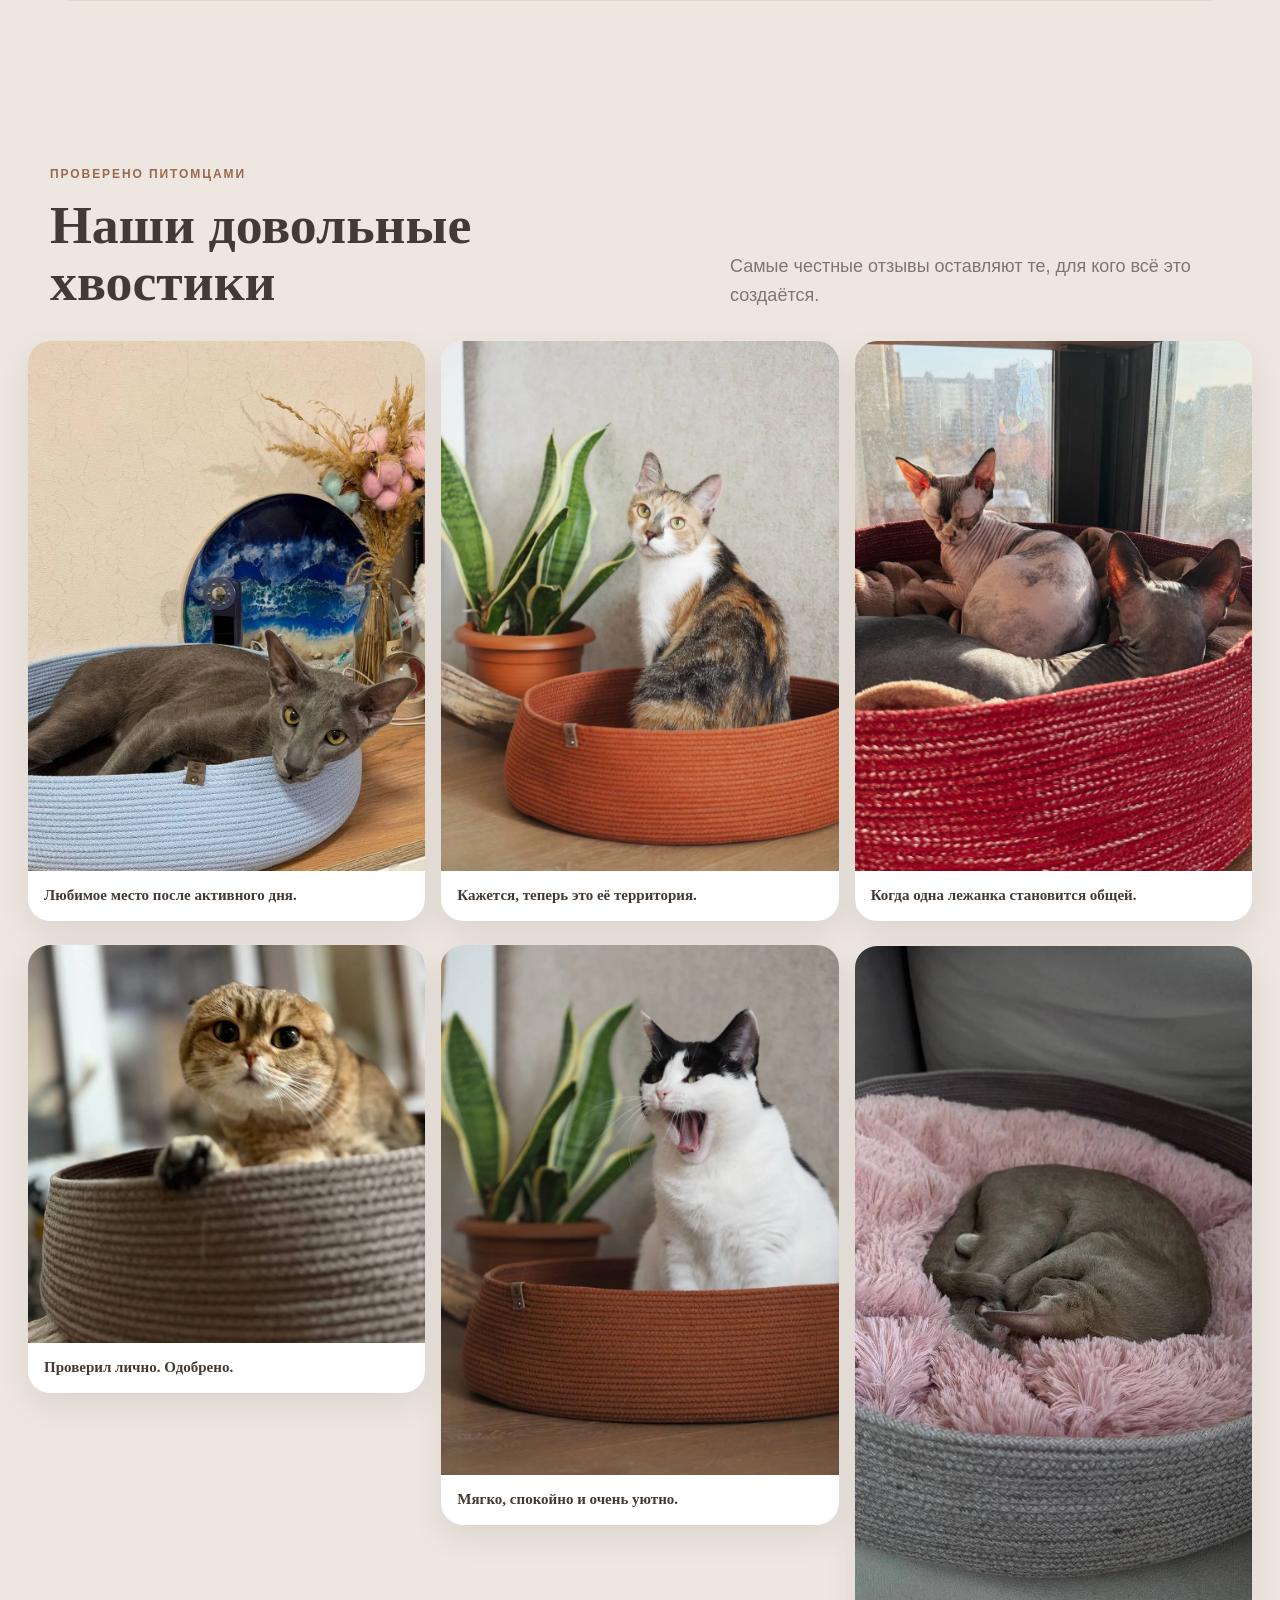
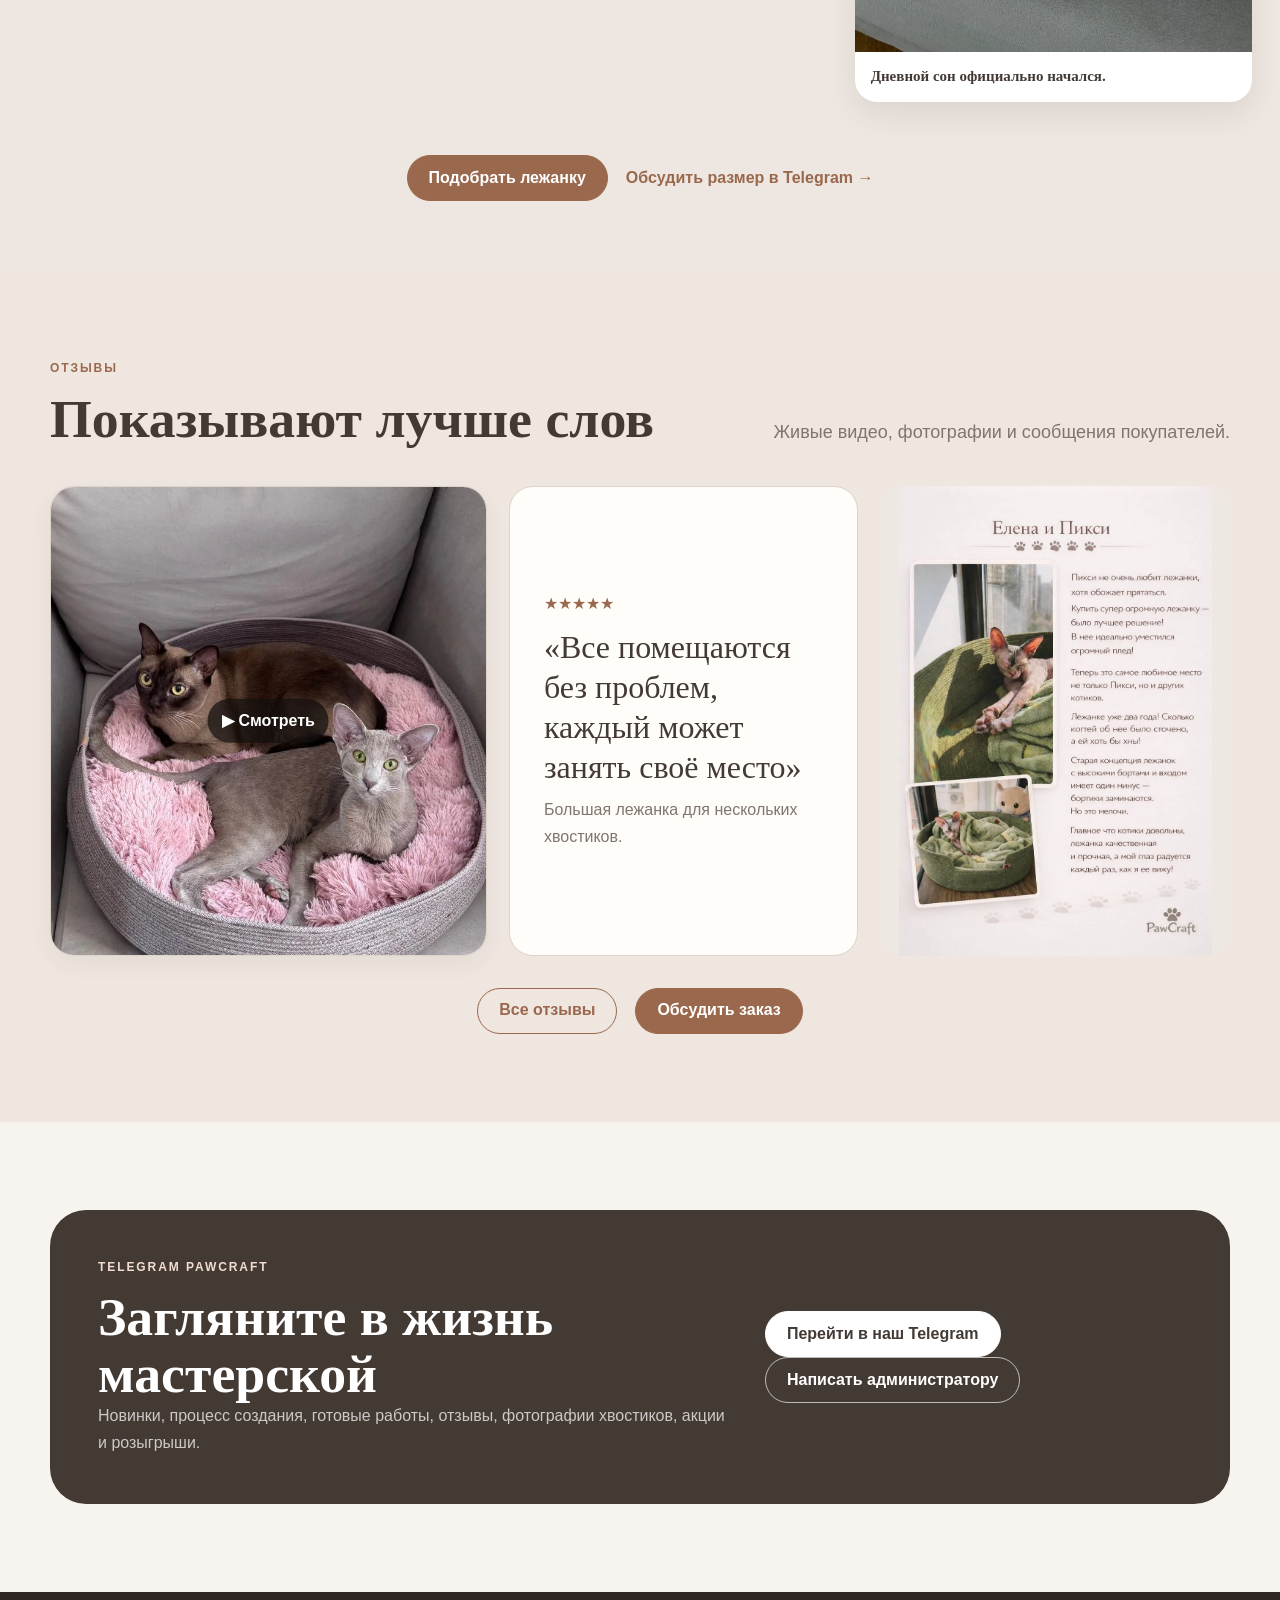
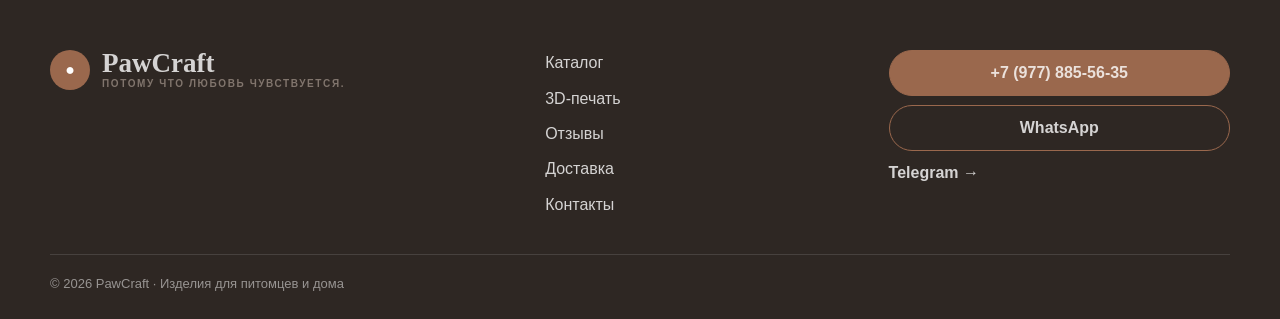
==== commit 0466bd11: "mobile fix" ====
--- a/index.html
+++ b/index.html
@@ -1,6 +1,6 @@
 <!DOCTYPE html>
 
-<html lang="ru"><head><meta charset="utf-8"/><meta content="width=device-width,initial-scale=1" name="viewport"/><title>PawCraft — для хвостатых личностей</title><meta content="Лежанки, корзинки, портреты, открытки и 3D-изделия PawCraft для питомцев и дома. Ручная работа и индивидуальные заказы." name="description"/><meta content="PawCraft — изделия для питомцев и дома" property="og:title"/><meta content="Лежанки, корзинки, портреты, открытки и 3D-изделия PawCraft для питомцев и дома. Ручная работа и индивидуальные заказы." property="og:description"/><meta content="https://pawcraft.ru/assets/hero-poster.webp" property="og:image"/><link href="style.css?v=pots-hero-wide-final" rel="stylesheet"/><script defer="" src="script.js?v=pots-hero-wide-final"></script><link href="favicon.svg" rel="icon" type="image/svg+xml"/><meta content="#f7f3ee" name="theme-color"/><meta content="light" name="color-scheme"/><meta content="website" property="og:type"/><meta content="https://pawcraft.ru/" property="og:url"/><meta content="PawCraft" property="og:site_name"/><meta content="summary_large_image" name="twitter:card"/><meta content="PawCraft — изделия для питомцев и дома" name="twitter:title"/><meta content="Лежанки, корзинки, портреты, открытки и 3D-изделия PawCraft для питомцев и дома. Ручная работа и индивидуальные заказы." name="twitter:description"/><meta content="https://pawcraft.ru/assets/hero-poster.webp" name="twitter:image"/><link href="https://pawcraft.ru/" rel="canonical"/></head><body class="page-reference-home"><div class="progress"></div><header class="site-header"><div class="container nav"><a aria-current="page" class="brand active" href="/"><span class="paw">●</span><span>PawCraft<small>для хвостатых личностей</small></span></a><nav class="nav-links"><a aria-current="page" class="active" href="/">Главная</a><a class="" href="catalog.html">Каталог</a><a class="" href="3d.html">3D-печать</a><a class="" href="reviews.html">Отзывы</a><a class="" href="delivery.html">Доставка</a><a class="" href="contacts.html">Контакты</a></nav><div class="nav-actions"><a class="btn btn-ghost" href="https://t.me/PawCraft_store" rel="noopener noreferrer" target="_blank">Наш Telegram</a><a class="btn" href="https://t.me/pawcraftadmin" rel="noopener noreferrer" target="_blank">Обсудить заказ</a><button aria-controls="mobile-navigation" aria-expanded="false" aria-label="Открыть меню" class="menu-btn" type="button">☰</button></div></div><div aria-label="Мобильная навигация" class="mobile-menu" id="mobile-navigation"><a aria-current="page" class="active" href="/">Главная</a><a href="catalog.html">Каталог</a><a href="3d.html">3D-печать</a><a href="reviews.html">Отзывы</a><a href="delivery.html">Доставка</a><a href="contacts.html">Контакты</a><a href="https://t.me/PawCraft_store" rel="noopener noreferrer" target="_blank">Наш Telegram</a><a href="https://t.me/pawcraftadmin" rel="noopener noreferrer" target="_blank">Обсудить заказ</a></div></header><main>
+<html lang="ru"><head><meta charset="utf-8"/><meta content="width=device-width,initial-scale=1" name="viewport"/><title>PawCraft — для хвостатых личностей</title><meta content="Лежанки, корзинки, портреты, открытки и 3D-изделия PawCraft для питомцев и дома. Ручная работа и индивидуальные заказы." name="description"/><meta content="PawCraft — изделия для питомцев и дома" property="og:title"/><meta content="Лежанки, корзинки, портреты, открытки и 3D-изделия PawCraft для питомцев и дома. Ручная работа и индивидуальные заказы." property="og:description"/><meta content="https://pawcraft.ru/assets/hero-poster.webp" property="og:image"/><link href="style.css?v=mobile-repair-final" rel="stylesheet"/><script defer="" src="script.js?v=mobile-repair-final"></script><link href="favicon.svg" rel="icon" type="image/svg+xml"/><meta content="#f7f3ee" name="theme-color"/><meta content="light" name="color-scheme"/><meta content="website" property="og:type"/><meta content="https://pawcraft.ru/" property="og:url"/><meta content="PawCraft" property="og:site_name"/><meta content="summary_large_image" name="twitter:card"/><meta content="PawCraft — изделия для питомцев и дома" name="twitter:title"/><meta content="Лежанки, корзинки, портреты, открытки и 3D-изделия PawCraft для питомцев и дома. Ручная работа и индивидуальные заказы." name="twitter:description"/><meta content="https://pawcraft.ru/assets/hero-poster.webp" name="twitter:image"/><link href="https://pawcraft.ru/" rel="canonical"/></head><body class="page-reference-home"><div class="progress"></div><header class="site-header"><div class="container nav"><a aria-current="page" class="brand active" href="/"><span class="paw">●</span><span>PawCraft<small>для хвостатых личностей</small></span></a><nav class="nav-links"><a aria-current="page" class="active" href="/">Главная</a><a class="" href="catalog.html">Каталог</a><a class="" href="3d.html">3D-печать</a><a class="" href="reviews.html">Отзывы</a><a class="" href="delivery.html">Доставка</a><a class="" href="contacts.html">Контакты</a></nav><div class="nav-actions"><a class="btn btn-ghost" href="https://t.me/PawCraft_store" rel="noopener noreferrer" target="_blank">Наш Telegram</a><a class="btn" href="https://t.me/pawcraftadmin" rel="noopener noreferrer" target="_blank">Обсудить заказ</a><button aria-controls="mobile-navigation" aria-expanded="false" aria-label="Открыть меню" class="menu-btn" type="button">☰</button></div></div><div aria-label="Мобильная навигация" class="mobile-menu" id="mobile-navigation"><a aria-current="page" class="active" href="/">Главная</a><a href="catalog.html">Каталог</a><a href="3d.html">3D-печать</a><a href="reviews.html">Отзывы</a><a href="delivery.html">Доставка</a><a href="contacts.html">Контакты</a><a href="https://t.me/PawCraft_store" rel="noopener noreferrer" target="_blank">Наш Telegram</a><a href="https://t.me/pawcraftadmin" rel="noopener noreferrer" target="_blank">Обсудить заказ</a></div></header><main>
 <section class="hero"><video aria-hidden="true" autoplay="" class="hero-video-bg" loop="" muted="" playsinline="" poster="assets/hero-poster.webp"><source src="assets/hero.mp4" type="video/mp4"/></video><div class="hero-shade"></div><div class="container hero-content"><span class="eyebrow light">Мастерская PawCraft</span><h1>Для хвостатых<br/>личностей.</h1><p class="hero-slogan">Потому что любовь чувствуется.</p><p class="hero-copy">Лежанки из хлопкового шнура, портреты по фотографии и изделия, созданные с помощью 3D-печати.</p><div class="hero-actions"><a class="btn btn-light" href="#catalog">Смотреть каталог</a><a class="btn btn-outline-light" href="https://t.me/pawcraftadmin" target="_blank">Обсудить заказ</a><a class="btn btn-link-light" href="https://t.me/PawCraft_store" target="_blank">Наш Telegram ↗</a></div></div><a class="scroll-hint" href="#catalog">Листайте вниз ↓</a></section>
 <section class="section" id="catalog"><div class="container"><div class="section-head"><div><span class="eyebrow">Каталог</span><h2>Всё, что мы создаём</h2></div><p>Для питомцев, для дома и для людей, которые любят вещи с характером.</p></div><div class="category-grid">
 <a class="category" href="beds.html"><img alt="Зелёная лежанка PawCraft с ручками, изделие видно целиком" src="assets/bed-green-handles-main.webp"/><div><span>Для питомцев</span><h3>Лежанки</h3><p>Круглые и овальные модели из хлопкового шнура.</p></div></a>
@@ -11,11 +11,10 @@
 </div></div></section>
 <section class="section section-soft"><div class="container"><div class="section-head"><div><span class="eyebrow">Что-то личное</span><h2>Не просто изделия.<br/>Ваша история.</h2></div><p>Создаём вещи для питомцев и их людей: по фотографии, по индивидуальным размерам и с учётом пожеланий.</p></div><div class="personal-grid">
 <a class="personal personal-main" href="portraits.html"><img alt="Портреты питомцев" src="assets/portrait-group.webp"/><div class="personal-copy"><span>Портреты по фотографии</span><h3>Ваш питомец в маленьком произведении искусства</h3><p>Портрет переносится на настоящий холст. В комплект входит деревянный мини-мольберт.</p><b>От 2 000 ₽ →</b></div></a>
-<a class="personal" href="beds.html"><img alt="Уникальные лежанки" src="assets/bed-two.webp"/><div class="personal-copy"><span>Уникальные лежанки</span><h3>Создано именно для вашего хвостика</h3><p>Подберём форму, размер и оттенок.</p><b>Выбрать лежанку →</b></div></a>
+<a class="personal" href="beds.html"><img alt="Лежанка PawCraft для питомца" decoding="async" loading="eager" onerror="this.onerror=null;this.src='assets/bed-main.webp'" src="assets/bed-green-handles-main.webp"/><div class="personal-copy"><span>Уникальные лежанки</span><h3>Создано именно для вашего хвостика</h3><p>Подберём форму, размер и оттенок.</p><b>Выбрать лежанку →</b></div></a>
 <a class="personal" href="keychains.html"><img alt="Брелок корги PawCraft" src="assets/keychains/breeds/corgi.webp"/><div class="personal-copy"><span>Брелоки по породам</span><h3>Любимый образ всегда рядом</h3><p>Кошки и собаки разных пород. Если нужной модели нет, обсудим создание по фотографии.</p><b>Выбрать породу →</b></div></a>
 </div><div class="idea-line"><div><h3>Есть собственная идея?</h3><p>Расскажите, что хочется создать. Поможем подобрать формат и материалы.</p></div><a class="btn" href="https://t.me/pawcraftadmin" target="_blank">Обсудить идею</a></div></div></section>
 <section class="section home-tails-full"><div class="home-tails-inner"><div class="section-head"><div><span class="eyebrow">Проверено питомцами</span><h2>Наши довольные хвостики</h2></div><p>Самые честные отзывы оставляют те, для кого всё это создаётся.</p></div><div class="home-tails-collage"><figure class="tail-card"><img alt="Довольный хвостик PawCraft" aria-label="Открыть фотографию крупно" data-lightbox-image="assets/bed-oriental.webp" loading="lazy" role="button" src="assets/bed-oriental.webp" tabindex="0"/><figcaption>Любимое место после активного дня.</figcaption></figure><figure class="tail-card"><img alt="Довольный хвостик PawCraft" aria-label="Открыть фотографию крупно" data-lightbox-image="assets/bed-british.webp" loading="lazy" role="button" src="assets/bed-british.webp" tabindex="0"/><figcaption>Проверил лично. Одобрено.</figcaption></figure><figure class="tail-card"><img alt="Довольный хвостик PawCraft" aria-label="Открыть фотографию крупно" data-lightbox-image="assets/bed-calico.webp" loading="lazy" role="button" src="assets/bed-calico.webp" tabindex="0"/><figcaption>Кажется, теперь это её территория.</figcaption></figure><figure class="tail-card"><img alt="Довольный хвостик PawCraft" aria-label="Открыть фотографию крупно" data-lightbox-image="assets/bed-bw.webp" loading="lazy" role="button" src="assets/bed-bw.webp" tabindex="0"/><figcaption>Мягко, спокойно и очень уютно.</figcaption></figure><figure class="tail-card"><img alt="Довольный хвостик PawCraft" aria-label="Открыть фотографию крупно" data-lightbox-image="assets/bed-sphynx.webp" loading="lazy" role="button" src="assets/bed-sphynx.webp" tabindex="0"/><figcaption>Когда одна лежанка становится общей.</figcaption></figure><figure class="tail-card"><img alt="Довольный хвостик PawCraft" aria-label="Открыть фотографию крупно" data-lightbox-image="assets/bed-sleep.webp" loading="lazy" role="button" src="assets/bed-sleep.webp" tabindex="0"/><figcaption>Дневной сон официально начался.</figcaption></figure></div><div class="center-action"><a class="btn" href="beds.html">Подобрать лежанку</a><a class="text-link" href="https://t.me/pawcraftadmin" target="_blank">Обсудить размер в Telegram →</a></div></div></section>
 <section class="section section-soft"><div class="container"><div class="section-head"><div><span class="eyebrow">Отзывы</span><h2>Показывают лучше слов</h2></div><p>Живые видео, фотографии и сообщения покупателей.</p></div><div class="review-preview"><div class="review-video-card preview-video-card"><video playsinline="" poster="assets/bed-two.webp" preload="metadata"><source src="assets/review-1.mp4" type="video/mp4"/></video><span aria-hidden="true" class="video-open-hint">▶ Смотреть</span></div><div class="quote"><span>★★★★★</span><blockquote>«Все помещаются без проблем, каждый может занять своё место»</blockquote><p>Большая лежанка для нескольких хвостиков.</p></div><img alt="Отзыв покупателя" aria-label="Открыть фотографию отзыва" data-lightbox-image="assets/review2.webp" loading="lazy" role="button" src="assets/review2.webp" tabindex="0"/></div><div class="center-action"><a class="btn btn-ghost" href="reviews.html">Все отзывы</a><a class="btn" href="https://t.me/pawcraftadmin" target="_blank">Обсудить заказ</a></div></div></section>
 <section class="section"><div class="container"><div class="telegram-block"><div><span class="eyebrow light">Telegram PawCraft</span><h2>Загляните в жизнь мастерской</h2><p>Новинки, процесс создания, готовые работы, отзывы, фотографии хвостиков, акции и розыгрыши.</p></div><div><a class="btn btn-light" href="https://t.me/PawCraft_store" target="_blank">Перейти в наш Telegram</a><a class="btn btn-outline-light" href="https://t.me/pawcraftadmin" target="_blank">Написать администратору</a></div></div></div></section>
-
 </main><footer class="footer"><div class="container footer-grid"><div><a aria-current="page" class="brand footer-brand active" href="/"><span class="paw">●</span><span>PawCraft<small>Потому что любовь чувствуется.</small></span></a></div><div class="footer-links"><a href="catalog.html">Каталог</a><a href="3d.html">3D-печать</a><a href="reviews.html">Отзывы</a><a href="delivery.html">Доставка</a><a href="contacts.html">Контакты</a></div><div class="footer-actions"><a class="btn" href="tel:+79778855635">+7 (977) 885-56-35</a><a class="btn btn-ghost" href="https://wa.me/79778855635" rel="noopener noreferrer" target="_blank">WhatsApp</a><a class="text-link" href="https://t.me/pawcraftadmin" rel="noopener noreferrer" target="_blank">Telegram →</a></div></div><div class="container copyright">© 2026 PawCraft · Изделия для питомцев и дома</div></footer></body></html>
--- a/style.css
+++ b/style.css
@@ -364,3 +364,137 @@
   .page-pots .pots-hero-stack{width:min(100% - 28px,1180px);gap:24px}
   .page-pots .pots-hero-wide-media{height:280px;border-radius:22px}
 }
+
+/* ===== Restored product pages and polished size cards ===== */
+.product-hero--restored{padding:72px 0;background:linear-gradient(135deg,#f5eee8 0%,#fffaf6 100%)}
+.product-hero--restored .split{display:grid!important;grid-template-columns:minmax(0,.92fr) minmax(420px,1.08fr)!important;gap:56px!important;align-items:center!important}
+.product-hero--restored h1{font-size:clamp(58px,7vw,104px)!important;line-height:.88!important;margin:14px 0 24px!important}
+.product-hero--restored .lead-sm{max-width:620px;font-size:20px!important;line-height:1.55!important}
+.product-hero--restored img{width:100%!important;height:520px!important;object-fit:cover!important;object-position:center!important;border-radius:30px!important;box-shadow:0 24px 60px rgba(69,48,38,.16)!important}
+.product-hero--restored .hero-actions{display:flex!important;gap:12px!important;flex-wrap:wrap!important;margin-top:26px!important}
+
+.sizes-section{padding:82px 0!important;background:linear-gradient(180deg,#f5eee8 0%,#f9f5f1 100%)!important}
+.sizes-head{margin-bottom:34px!important}
+.sizes-head h2{font-size:clamp(42px,5vw,70px)!important;line-height:.95!important}
+.size-cards{display:grid;grid-template-columns:repeat(3,minmax(0,1fr));gap:22px;align-items:stretch}
+.size-card{position:relative;display:flex;min-height:280px;flex-direction:column;padding:28px;border:1px solid #e4d8cf;border-radius:26px;background:rgba(255,255,255,.88);box-shadow:0 14px 34px rgba(71,52,42,.07);transition:transform .22s ease,box-shadow .22s ease}
+.size-card:hover{transform:translateY(-4px);box-shadow:0 20px 44px rgba(71,52,42,.12)}
+.size-card.is-popular{border-color:#a8704e;background:linear-gradient(145deg,#b9825e 0%,#956145 100%);color:#fff;box-shadow:0 20px 46px rgba(123,80,55,.23)}
+.size-card__badge{display:inline-flex;align-self:flex-start;margin-bottom:18px;padding:7px 12px;border-radius:999px;background:#fff;color:#86583f;font-size:11px;font-weight:800;letter-spacing:.08em;text-transform:uppercase}
+.size-card__label{font-size:12px;font-weight:800;letter-spacing:.13em;text-transform:uppercase;color:#9b6a4d}
+.size-card.is-popular .size-card__label{color:rgba(255,255,255,.8)}
+.size-card h3{margin:10px 0 16px;font-family:Georgia,"Times New Roman",serif;font-size:34px;line-height:1.05;color:inherit}
+.size-card p{margin:0 0 24px;color:#766960;line-height:1.55}
+.size-card.is-popular p{color:rgba(255,255,255,.82)}
+.size-card strong{margin-top:auto;font-size:28px;line-height:1;color:inherit}
+.size-card small{display:block;margin-top:10px;color:#9a8d84}
+.size-card.is-popular small{color:rgba(255,255,255,.72)}
+.portraits .size-cards,.portrait-prices.size-cards{grid-template-columns:repeat(4,minmax(0,1fr))}
+
+@media(max-width:980px){
+ .product-hero--restored .split{grid-template-columns:1fr!important}
+ .product-hero--restored img{height:430px!important}
+ .size-cards,.portraits .size-cards,.portrait-prices.size-cards{grid-template-columns:repeat(2,minmax(0,1fr))}
+}
+@media(max-width:650px){
+ .product-hero--restored{padding:48px 0}
+ .product-hero--restored h1{font-size:58px!important}
+ .product-hero--restored img{height:300px!important;border-radius:22px!important}
+ .sizes-section{padding:60px 0!important}
+ .size-cards,.portraits .size-cards,.portrait-prices.size-cards{grid-template-columns:1fr}
+ .size-card{min-height:240px;padding:24px}
+}
+
+/* ===== Beds gallery + portrait showcase fix ===== */
+.beds-gallery-section{padding:42px 0 78px!important;background:#fff!important;min-height:0!important}
+.beds-gallery-section .section-head{margin-bottom:28px!important}
+.beds-showcase-grid{display:grid!important;grid-template-columns:repeat(3,minmax(0,1fr))!important;gap:20px!important;align-items:stretch!important}
+.beds-showcase-card{display:flex!important;flex-direction:column!important;margin:0!important;overflow:hidden!important;border:1px solid var(--line)!important;border-radius:22px!important;background:#fff!important;box-shadow:0 10px 28px rgba(68,58,52,.07)!important}
+.beds-showcase-card img{display:block!important;width:100%!important;height:300px!important;object-fit:cover!important;object-position:center!important;cursor:zoom-in!important}
+.beds-showcase-card figcaption{padding:15px 17px 17px!important;color:var(--muted)!important;line-height:1.4!important}
+
+.portrait-showcase-section{padding:74px 0 84px!important;background:#f8f3ef!important}
+.portrait-showcase-head{margin-bottom:32px!important}
+.portrait-showcase-grid{display:grid!important;grid-template-columns:1.35fr .65fr .65fr!important;grid-template-rows:repeat(2,310px)!important;gap:20px!important}
+.portrait-showcase-card{position:relative!important;margin:0!important;overflow:hidden!important;border-radius:24px!important;background:#2f2925!important;box-shadow:0 18px 44px rgba(64,45,35,.14)!important}
+.portrait-showcase-card--lead{grid-row:1/3!important}
+.portrait-showcase-card:last-child{grid-column:3!important;grid-row:1/3!important}
+.portrait-showcase-card button{display:block!important;width:100%!important;height:100%!important;padding:0!important;border:0!important;background:#2f2925!important;cursor:zoom-in!important}
+.portrait-showcase-card img{display:block!important;width:100%!important;height:100%!important;padding:0!important;object-fit:contain!important;object-position:center!important;background:#2f2925!important}
+.portrait-showcase-card figcaption{position:absolute!important;right:0!important;bottom:0!important;left:0!important;display:flex!important;flex-direction:column!important;gap:3px!important;padding:48px 20px 18px!important;background:linear-gradient(transparent,rgba(28,23,20,.82))!important;color:#fff!important;pointer-events:none!important}
+.portrait-showcase-card figcaption strong{font:700 22px/1.1 Georgia,"Times New Roman",serif!important}
+.portrait-showcase-card figcaption span{font-size:14px!important;color:rgba(255,255,255,.78)!important}
+
+@media(max-width:980px){
+ .beds-showcase-grid{grid-template-columns:repeat(2,minmax(0,1fr))!important}
+ .portrait-showcase-grid{grid-template-columns:1fr 1fr!important;grid-template-rows:420px 280px!important}
+ .portrait-showcase-card--lead{grid-column:1/3!important;grid-row:1!important}
+ .portrait-showcase-card:last-child{grid-column:auto!important;grid-row:auto!important}
+}
+@media(max-width:650px){
+ .beds-gallery-section{padding:28px 0 58px!important}
+ .beds-showcase-grid{grid-template-columns:1fr!important;gap:14px!important}
+ .beds-showcase-card img{height:250px!important}
+ .portrait-showcase-section{padding:56px 0 64px!important}
+ .portrait-showcase-grid{grid-template-columns:1fr!important;grid-template-rows:none!important;gap:14px!important}
+ .portrait-showcase-card,.portrait-showcase-card--lead,.portrait-showcase-card:last-child{grid-column:auto!important;grid-row:auto!important;height:320px!important}
+ .portrait-showcase-card--lead{height:360px!important}
+}
+
+/* ===== Portrait gallery without dark frames ===== */
+.portrait-showcase-grid{gap:18px!important}
+.portrait-showcase-card{
+  background:transparent!important;
+  box-shadow:none!important;
+  border-radius:22px!important;
+}
+.portrait-showcase-card button{
+  background:transparent!important;
+  border-radius:22px!important;
+  overflow:hidden!important;
+}
+.portrait-showcase-card img{
+  width:100%!important;
+  height:100%!important;
+  padding:0!important;
+  background:transparent!important;
+  object-fit:cover!important;
+  border-radius:22px!important;
+  transition:transform .35s ease!important;
+}
+.portrait-showcase-card:hover img{transform:scale(1.025)!important}
+.portrait-showcase-card figcaption{
+  right:0!important;
+  bottom:0!important;
+  left:0!important;
+  padding:68px 20px 18px!important;
+  background:linear-gradient(180deg,transparent 0%,rgba(22,17,14,.72) 72%,rgba(22,17,14,.88) 100%)!important;
+  border-radius:0 0 22px 22px!important;
+}
+.portrait-showcase-card figcaption strong{font-size:24px!important}
+.portrait-showcase-card figcaption span{font-size:13px!important}
+@media(max-width:650px){
+  .portrait-showcase-card img{object-fit:cover!important}
+}
+
+/* ===== Mobile reliability repair ===== */
+@media(max-width:760px){
+  /* Mobile webviews sometimes fail to trigger IntersectionObserver. Never hide content. */
+  .reveal{opacity:1!important;transform:none!important}
+  #breed-keychains,#breed-grid,.kc-collection-block{display:block!important;opacity:1!important;transform:none!important;visibility:visible!important}
+  #breed-grid.kc-grid{display:grid!important;grid-template-columns:1fr!important;gap:16px!important;margin-top:20px!important}
+  #breed-grid .kc-card:not([hidden]){display:block!important;opacity:1!important;visibility:visible!important}
+  #breed-grid .kc-card[hidden]{display:none!important}
+  .page-keychains .kc-hero{padding:44px 0 34px!important}
+  .page-keychains .kc-hero-grid{gap:24px!important}
+  .page-keychains .kc-hero-visual img{height:auto!important;max-height:420px!important;object-fit:contain!important;background:#f1e9e3!important}
+  .page-keychains .kc-hero-visual span{display:block!important;margin-top:10px!important}
+  .page-keychains #collection{padding-top:44px!important}
+  .page-keychains .kc-block-head{display:block!important}
+  .page-keychains .kc-block-head p{margin-top:10px!important}
+  .page-keychains .kc-image{height:280px!important}
+  .page-keychains .kc-image img{width:100%!important;height:100%!important;object-fit:cover!important}
+
+  .page-reference-home .personal img{display:block!important;width:100%!important;height:100%!important;object-fit:cover!important;opacity:1!important;visibility:visible!important}
+  .page-reference-home .personal[href="beds.html"] img{object-position:center 55%!important;background:#e9e1db!important}
+}
